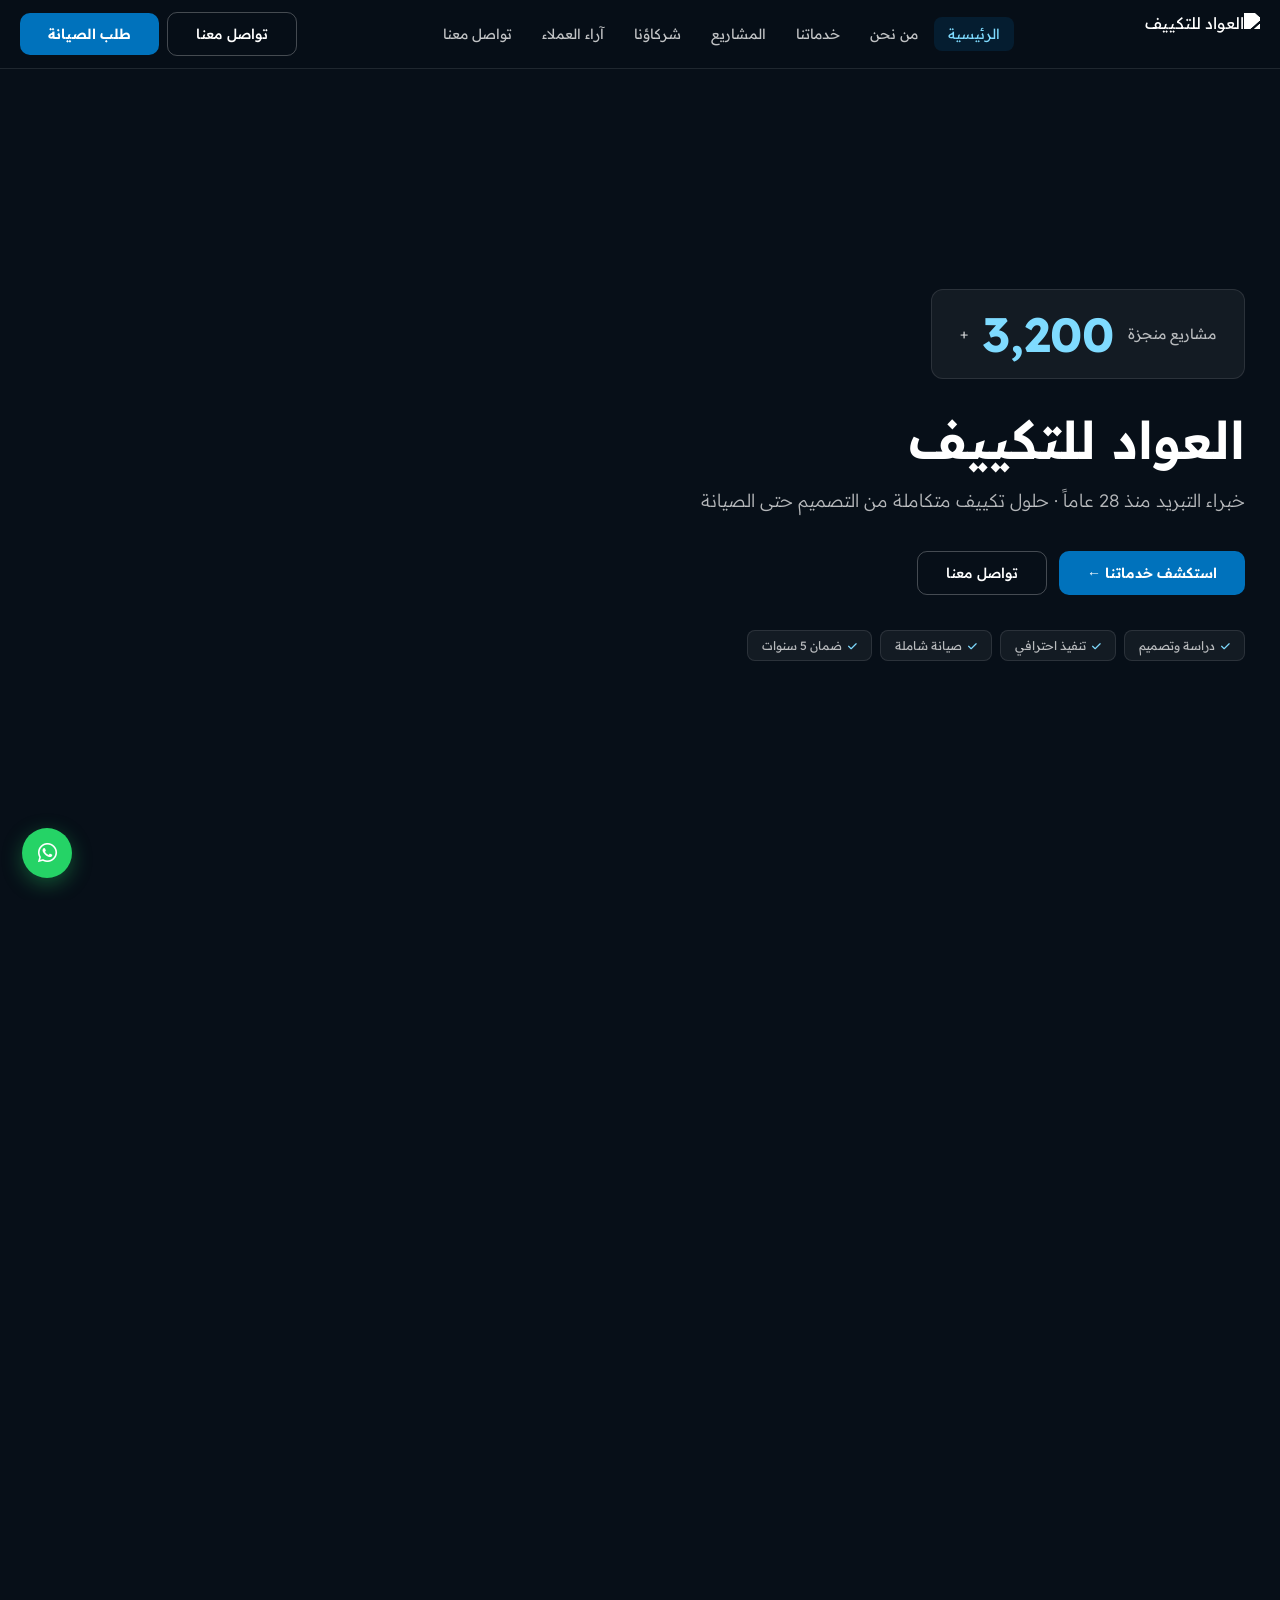
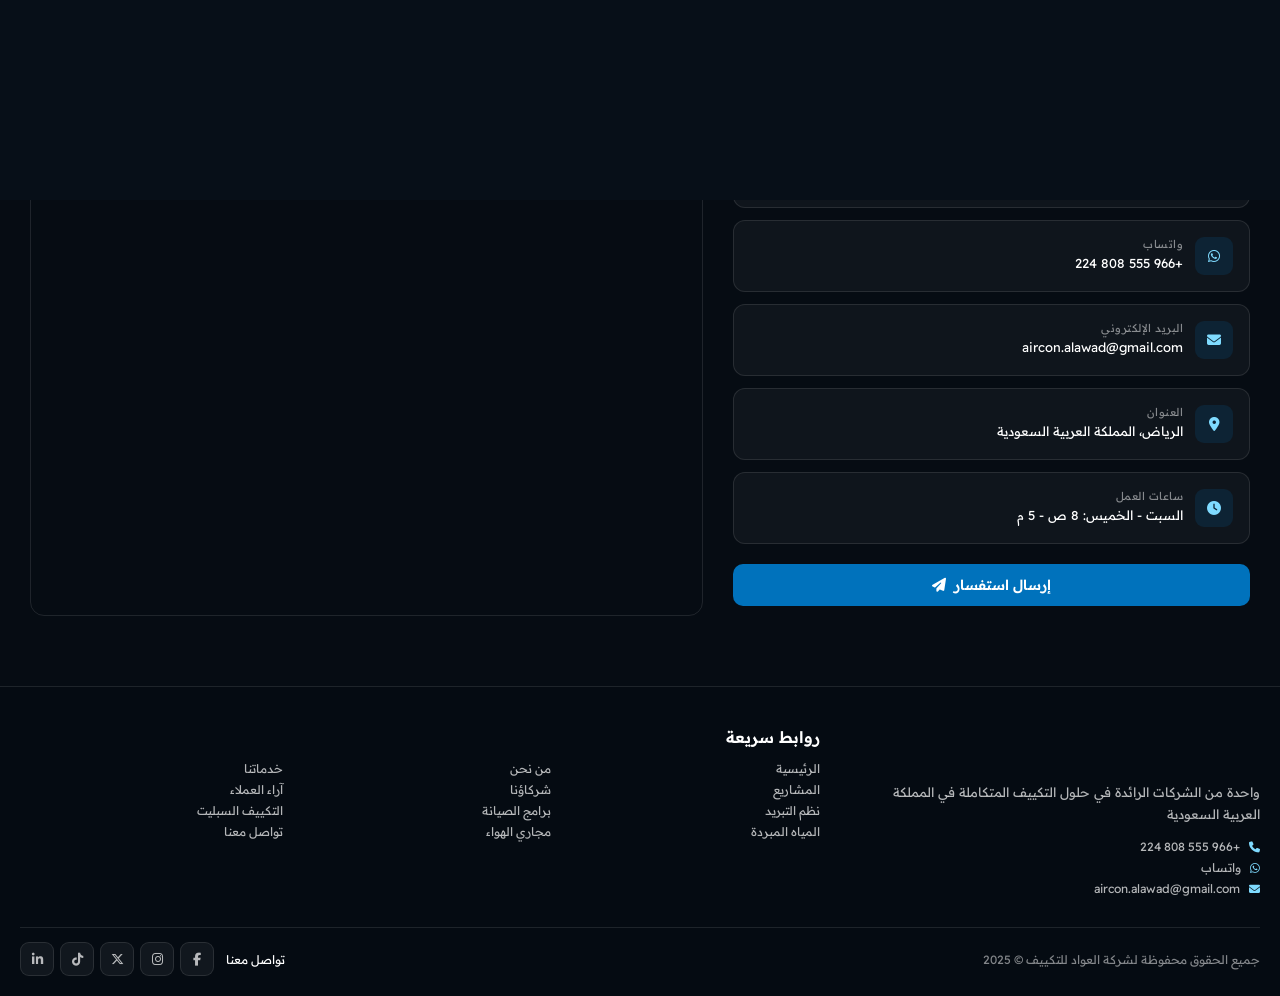
==== index.html @ 92423391 "Add files via upload" ====
<!DOCTYPE html>
<html lang="ar" dir="rtl">
<head>
<meta charset="utf-8">
<meta name="viewport" content="width=device-width, initial-scale=1, shrink-to-fit=no">
<meta name="theme-color" content="#0a2647">
<title>الرئيسية | العواد للتكييف</title>
<link rel="stylesheet" href="https://cdnjs.cloudflare.com/ajax/libs/font-awesome/6.5.0/css/all.min.css">
<link href="https://fonts.googleapis.com/css2?family=Readex+Pro:wght@300;400;500;600;700&display=swap" rel="stylesheet">
<link rel="stylesheet" href="assets/style.css">
</head>
<body>

<!-- HEADER -->
<header class="hdr">
<div class="hc">
<div class="logo"><a href="index.html"><img src="https://alawad-air.com/wp-content/uploads/2024/04/Asset-14.svg" alt="العواد للتكييف"></a></div>
<nav class="mnav"><a href="index.html" class="act">الرئيسية</a><a href="about.html" class="">من نحن</a><a href="services.html" class="">خدماتنا</a><a href="projects.html" class="">المشاريع</a><a href="partners.html" class="">شركاؤنا</a><a href="testimonials.html" class="">آراء العملاء</a><a href="contact.html" class="">تواصل معنا</a></nav>
<div class="hx">
<a href="contact.html" class="btn btn-out">تواصل معنا</a>
<a href="contact.html" class="btn btn-fill">طلب الصيانة</a>
<button class="burg" onclick="openMob()"><span></span><span></span><span></span></button>
</div>
</div>
</header>

<!-- MOBILE MENU -->
<div class="mob" id="mob">
<div class="mob-hd">
<img src="https://alawad-air.com/wp-content/uploads/2024/04/Asset-14.svg" alt="">
<button class="mob-x" onclick="closeMob()">✕</button>
</div>
<div class="mob-body">
<ul><li><a href="index.html" class="act"><i class="fa fa-home"></i>الرئيسية</a></li><li><a href="about.html" class=""><i class="fa fa-info-circle"></i>من نحن</a></li><li><a href="services.html" class=""><i class="fa fa-cogs"></i>خدماتنا</a></li><li><a href="projects.html" class=""><i class="fa fa-briefcase"></i>المشاريع</a></li><li><a href="partners.html" class=""><i class="fa fa-handshake"></i>شركاؤنا</a></li><li><a href="testimonials.html" class=""><i class="fa fa-star"></i>آراء العملاء</a></li><li><a href="contact.html" class=""><i class="fa fa-envelope"></i>تواصل معنا</a></li></ul>
</div>
<div class="mob-ft">
<a href="tel:0555808224" class="btn btn-out"><i class="fa fa-phone"></i> اتصل الآن</a>
<a href="https://wa.me/966555808224" target="_blank" class="btn btn-fill"><i class="fab fa-whatsapp"></i> واتساب</a>
</div>
</div>

<!-- WhatsApp -->
<a href="https://wa.me/966555808224" target="_blank" class="wapf"><i class="fab fa-whatsapp"></i></a>

<main>

<section class="hero">
<div class="hero-video">
<video autoplay muted loop playsinline preload="auto">
<source src="assets/hero.webm" type="video/webm">
<source src="assets/hero.mp4" type="video/mp4">
</video>
</div>
<div class="hero-ov"></div>
<div class="hero-c">
<div class="hcnt">
<span class="lab">مشاريع منجزة</span>
<span class="val" id="cnt">3,200</span>
<span class="unit">+</span>
</div>
<h1>العواد للتكييف</h1>
<p>خبراء التبريد منذ 28 عاماً · حلول تكييف متكاملة من التصميم حتى الصيانة</p>
<div class="hero-cta">
<a href="services.html" class="btn btn-fill">استكشف خدماتنا ←</a>
<a href="contact.html" class="btn btn-out">تواصل معنا</a>
</div>
<div class="hero-pills">
<span class="hpil"><i class="fa fa-check"></i> دراسة وتصميم</span>
<span class="hpil"><i class="fa fa-check"></i> تنفيذ احترافي</span>
<span class="hpil"><i class="fa fa-check"></i> صيانة شاملة</span>
<span class="hpil"><i class="fa fa-check"></i> ضمان 5 سنوات</span>
</div>
</div>
</section>

<section>
<div class="sec">
<div class="sec-head">
<div class="sub-tag">ABOUT US</div>
<h2 class="sec-title">عن العواد للتكييف</h2>
<p class="sec-desc">شركة العواد للتكييف، بخبرة تمتد لأكثر من <strong style="color:var(--sky)">28 عامًا</strong>، تعد واحدة من الشركات الرائدة في حلول التكييف المتكاملة في المملكة العربية السعودية.</p>
</div>
<div class="bgrid">
<img src="https://alawad-air.com/wp-content/uploads/2025/05/Banner_6.jpg" alt="">
<div>
<h3>قصة نجاح تمتد لربع قرن</h3>
<p>نعتز بفريقنا المتخصص من المهندسين والفنيين، ونفخر بتنفيذ أكثر من <strong>3200 مشروع</strong> ناجح في مختلف القطاعات.</p>
<div class="afeat">
<div class="it"><i class="fa fa-check"></i><span>فريق هندسي معتمد</span></div>
<div class="it"><i class="fa fa-check"></i><span>أحدث التقنيات</span></div>
<div class="it"><i class="fa fa-check"></i><span>قطع غيار أصلية</span></div>
<div class="it"><i class="fa fa-check"></i><span>مصنع SMACNA</span></div>
</div>
<div class="nums">
<div class="num-c"><div class="n">3,200+</div><div class="l">مشروع</div></div>
<div class="num-c"><div class="n">28+</div><div class="l">سنة خبرة</div></div>
<div class="num-c"><div class="n">99%</div><div class="l">رضا العملاء</div></div>
<div class="num-c"><div class="n">750+</div><div class="l">عميل</div></div>
</div>
<a href="about.html" class="lnk" style="margin-top:15px">اقرأ المزيد عنا</a>
</div>
</div>
</div>
</section>

<!-- قسم تواصل معنا + الخريطة -->
<section style="background:rgba(0,0,0,0.2)">
<div class="sec">
<div class="sec-head">
<div class="sub-tag">CONTACT US</div>
<h2 class="sec-title">تواصل <span>معنا</span></h2>
<p class="sec-desc">نحن هنا لخدمتكم في أي وقت. تواصلوا معنا عبر وسائل الاتصال التالية أو زورونا في موقعنا</p>
</div>

<div class="ctgrid">
<div class="ctinfo">
<div class="cti">
<div class="cti-i"><i class="fa fa-phone"></i></div>
<div>
<div class="cti-l">رقم الجوال</div>
<div class="cti-v"><a href="tel:0555808224">+966 555 808 224</a></div>
</div>
</div>

<div class="cti">
<div class="cti-i"><i class="fab fa-whatsapp"></i></div>
<div>
<div class="cti-l">واتساب</div>
<div class="cti-v"><a href="https://wa.me/966555808224" target="_blank">+966 555 808 224</a></div>
</div>
</div>

<div class="cti">
<div class="cti-i"><i class="fa fa-envelope"></i></div>
<div>
<div class="cti-l">البريد الإلكتروني</div>
<div class="cti-v"><a href="mailto:aircon.alawad@gmail.com">aircon.alawad@gmail.com</a></div>
</div>
</div>

<div class="cti">
<div class="cti-i"><i class="fa fa-map-marker-alt"></i></div>
<div>
<div class="cti-l">العنوان</div>
<div class="cti-v">الرياض، المملكة العربية السعودية</div>
</div>
</div>

<div class="cti">
<div class="cti-i"><i class="fa fa-clock"></i></div>
<div>
<div class="cti-l">ساعات العمل</div>
<div class="cti-v">السبت - الخميس: 8 ص - 5 م</div>
</div>
</div>

<a href="contact.html" class="btn btn-fill" style="margin-top:8px">إرسال استفسار <i class="fa fa-paper-plane"></i></a>
</div>

<!-- خريطة قوقل ماب -->
<div class="map-box" style="border-radius:14px;overflow:hidden;border:1px solid var(--border);height:480px">
<iframe 
  src="https://www.google.com/maps/embed?pb=!1m14!1m8!1m3!1d3706514.8927316573!2d46.6144332!3d24.8760244!3m2!1i1024!2i768!4f13.1!3m3!1m2!1s0x3e2eefc1e989a491%3A0x5bf58d300075aa2e!2z2KfZhNi52YjYp9ivINmE2YTYqtmD2YrZitmB!5e0!3m2!1sen!2seg!4v1747045990891!5m2!1sen!2seg"
  width="100%" 
  height="100%" 
  style="border:0;filter:invert(0.9) hue-rotate(180deg)" 
  allowfullscreen="" 
  loading="lazy" 
  referrerpolicy="no-referrer-when-downgrade"
  title="موقع شركة العواد للتكييف">
</iframe>
</div>
</div>
</div>
</section>

</main>

<!-- FOOTER -->
<footer class="ft">
<div class="fc">
<div class="fg">
<div>
<div class="fl"><img src="https://alawad-air.com/wp-content/uploads/2024/04/Asset-14.svg" alt=""></div>
<p class="fa-txt">واحدة من الشركات الرائدة في حلول التكييف المتكاملة في المملكة العربية السعودية</p>
<ul class="fct">
<li><a href="tel:0555808224"><i class="fa fa-phone"></i> +966 555 808 224</a></li>
<li><a href="https://wa.me/966555808224"><i class="fab fa-whatsapp"></i> واتساب</a></li>
<li><a href="mailto:aircon.alawad@gmail.com"><i class="fa fa-envelope"></i> aircon.alawad@gmail.com</a></li>
</ul>
</div>
<div>
<h4 class="flt">روابط سريعة</h4>
<div class="flg">
<a href="index.html">الرئيسية</a>
<a href="about.html">من نحن</a>
<a href="services.html">خدماتنا</a>
<a href="projects.html">المشاريع</a>
<a href="partners.html">شركاؤنا</a>
<a href="testimonials.html">آراء العملاء</a>
<a href="services.html">نظم التبريد</a>
<a href="services.html">برامج الصيانة</a>
<a href="services.html">التكييف السبليت</a>
<a href="services.html">المياه المبردة</a>
<a href="services.html">مجاري الهواء</a>
<a href="contact.html">تواصل معنا</a>
</div>
</div>
</div>
<div class="fb">
<div class="fcr">جميع الحقوق محفوظة لشركة العواد للتكييف © 2025</div>
<div class="fso">
<span class="t">تواصل معنا</span>
<a href="https://www.facebook.com/AlawadAirConditioning" target="_blank"><i class="fab fa-facebook-f"></i></a>
<a href="https://www.instagram.com/alawaad2008/" target="_blank"><i class="fab fa-instagram"></i></a>
<a href="https://twitter.com/alawadaircondit" target="_blank"><i class="fab fa-x-twitter"></i></a>
<a href="https://www.tiktok.com/@alawadaircondit" target="_blank"><i class="fab fa-tiktok"></i></a>
<a href="https://www.linkedin.com/company/82084928" target="_blank"><i class="fab fa-linkedin-in"></i></a>
</div>
</div>
</div>
</footer>

<script src="assets/script.js"></script>
</body>
</html>
---- assets/style.css ----
:root{
    --navy:#070f18;
    --navy-2:#0a1828;
    --sky:#0072BC;
    --sky-light:#7fdbff;
    --w:#fff;
    --w-mute:rgba(255,255,255,0.7);
    --w-faint:rgba(255,255,255,0.5);
    --border:rgba(255,255,255,0.1);
}
*{margin:0;padding:0;box-sizing:border-box;-webkit-tap-highlight-color:transparent}
html,body{
    font-family:'Readex Pro',sans-serif;
    background:var(--navy);
    color:var(--w);
    -webkit-font-smoothing:antialiased;
    overflow-x:hidden;
}
img{max-width:100%;display:block}
a{color:inherit;text-decoration:none;cursor:pointer}
button{cursor:pointer;font-family:inherit;border:none;background:none;color:inherit}
ul,ol{list-style:none}

@keyframes pageIn{from{opacity:0;transform:translateY(20px)}to{opacity:1;transform:translateY(0)}}
.page-enter{animation:pageIn .6s ease-out}

#curtain{
    position:fixed;inset:0;z-index:9999;
    background:var(--navy);
    transform:translateY(100%);
    pointer-events:none;
    transition:transform .5s cubic-bezier(0.7, 0, 0.84, 0);
}
#curtain.up{transform:translateY(0);pointer-events:all}

.btn{
    display:inline-flex;align-items:center;justify-content:center;gap:8px;
    padding:12px 28px;border-radius:10px;
    font-weight:500;font-size:14px;
    transition:all .25s ease;cursor:pointer;
}
.btn-fill{background:var(--sky);color:#fff;font-weight:600}
.btn-fill:hover{background:var(--sky-light);color:var(--navy)}
.btn-out{background:transparent;color:var(--w);border:1px solid rgba(255,255,255,0.25)}
.btn-out:hover{background:rgba(255,255,255,0.06);border-color:rgba(255,255,255,0.4)}
.lnk{
    display:inline-flex;align-items:center;gap:6px;
    color:var(--sky-light);font-weight:500;font-size:14px;
    transition:gap .25s;
}
.lnk::after{content:'←'}
.lnk:hover{gap:12px}

.hdr{
    position:fixed;top:0;left:0;right:0;z-index:100;
    padding:12px 0;
    background:rgba(7,15,24,0.95);
    backdrop-filter:blur(10px);
    border-bottom:1px solid var(--border);
}
.hc{
    max-width:1300px;margin:0 auto;padding:0 20px;
    display:flex;align-items:center;justify-content:space-between;gap:15px;
}
.logo img{height:42px;filter:brightness(0) invert(1);cursor:pointer}
.mnav{display:flex;align-items:center;gap:2px}
.mnav a{
    color:rgba(255,255,255,0.75);
    padding:8px 14px;font-size:14px;
    border-radius:8px;transition:all .2s;
    white-space:nowrap;
}
.mnav a:hover{color:var(--w);background:rgba(255,255,255,0.06)}
.mnav a.act{color:var(--sky-light);background:rgba(0,114,188,0.15)}
.hx{display:flex;align-items:center;gap:8px}
.burg{
    display:none;cursor:pointer;
    width:42px;height:42px;border-radius:10px;
    background:rgba(255,255,255,0.06);border:1px solid var(--border);
    align-items:center;justify-content:center;
    flex-direction:column;gap:5px;padding:0;
}
.burg span{display:block;width:20px;height:2px;background:var(--w);border-radius:1px}

.page-hero{
    position:relative;
    min-height:55vh;
    display:flex;align-items:center;
    padding:120px 30px 50px;
    text-align:right;overflow:hidden;
}
.page-hero-bg{
    position:absolute;inset:0;
    background-size:cover;background-position:center;
    opacity:.35;
}
.page-hero-ov{
    position:absolute;inset:0;
    background:linear-gradient(180deg,rgba(7,15,24,0.5) 0%,rgba(7,15,24,0.85) 100%);
}
.page-hero-c{
    position:relative;z-index:2;
    max-width:1300px;width:100%;margin:0 auto;
}
.page-hero h1{font-size:46px;font-weight:600;margin-bottom:12px;line-height:1.2}
.page-hero p{font-size:17px;color:var(--w-mute);max-width:700px;line-height:1.7}

.hero{
    position:relative;width:100%;min-height:100vh;
    display:flex;align-items:center;
    padding:90px 0 40px;overflow:hidden;
}
.hero-bg{
    position:absolute;inset:0;
    background:url('https://alawad-air.com/wp-content/uploads/2025/05/Banner_2.jpg') center/cover no-repeat;
    opacity:.35;
}

/* فيديو خلفية Hero */
.hero-video{
    position:absolute;
    inset:0;
    overflow:hidden;
    z-index:0;
}
.hero-video video{
    width:100%;
    height:100%;
    object-fit:cover;
    object-position:center;
}
.hero-ov{
    position:absolute;inset:0;
    background:linear-gradient(180deg,rgba(7,15,24,0.55) 0%,rgba(7,15,24,0.85) 100%);
    z-index:1;
}
.hero-c{
    position:relative;z-index:2;
    max-width:1300px;width:100%;
    padding:0 35px;text-align:right;margin:0 auto;
}
.hcnt{
    display:inline-flex;align-items:center;gap:14px;
    padding:14px 28px;margin-bottom:30px;
    background:rgba(255,255,255,0.05);
    border:1px solid var(--border);
    border-radius:12px;flex-wrap:wrap;
}
.hcnt .lab{font-size:14px;color:var(--w-mute)}
.hcnt .val{font-size:48px;font-weight:700;color:var(--sky-light)}
.hcnt .unit{font-size:14px;color:var(--w-mute)}
.hero-c h1{font-size:52px;font-weight:600;margin-bottom:15px;line-height:1.2}
.hero-c>p{font-size:18px;color:var(--w-mute);margin-bottom:35px;line-height:1.7;font-weight:300;max-width:700px}
.hero-cta{display:flex;gap:12px;flex-wrap:wrap;margin-bottom:35px}
.hero-pills{display:flex;gap:8px;flex-wrap:wrap}
.hpil{
    padding:7px 14px;border-radius:8px;font-size:12px;
    color:var(--w-mute);background:rgba(255,255,255,0.05);
    border:1px solid var(--border);
    display:inline-flex;align-items:center;gap:6px;
}
.hpil i{color:var(--sky-light);font-size:10px}

.sec{padding:70px 30px;max-width:1300px;margin:0 auto;width:100%}
.sec-head{margin-bottom:35px;text-align:right}
.sub-tag{
    display:inline-block;padding:5px 12px;
    background:rgba(0,114,188,0.15);
    border:1px solid rgba(0,114,188,0.3);
    border-radius:14px;
    color:var(--sky-light);font-size:11px;font-weight:500;
    letter-spacing:1px;margin-bottom:12px;
}
.sec-title{font-size:36px;font-weight:600;color:var(--w);margin-bottom:12px;line-height:1.2}
.sec-title span{color:var(--sky-light)}
.sec-desc{font-size:15px;color:var(--w-mute);line-height:1.8;max-width:700px}

.bgrid{display:grid;grid-template-columns:1fr 1fr;gap:40px;align-items:center}
.bgrid img{width:100%;height:auto;object-fit:contain;border-radius:14px;background:rgba(0,0,0,0.2)}
.bgrid h3{font-size:22px;font-weight:600;margin-bottom:12px}
.bgrid p{font-size:15px;color:var(--w-mute);line-height:1.85;margin-bottom:20px}
.bgrid p strong{color:var(--sky-light)}
.afeat{display:grid;grid-template-columns:1fr 1fr;gap:10px;margin:20px 0}
.afeat .it{display:flex;align-items:center;gap:8px;font-size:13px;color:var(--w-mute)}
.afeat i{
    width:20px;height:20px;border-radius:50%;
    background:rgba(0,114,188,0.2);color:var(--sky-light);
    display:flex;align-items:center;justify-content:center;
    font-size:9px;flex-shrink:0;
}
.nums{display:flex;gap:8px;flex-wrap:wrap;margin-top:15px}
.num-c{
    padding:12px 20px;border-radius:10px;
    background:rgba(255,255,255,0.04);
    border:1px solid var(--border);
    text-align:right;min-width:85px;
}
.num-c .n{font-size:22px;font-weight:600;color:var(--sky-light)}
.num-c .l{font-size:11px;color:var(--w-faint);margin-top:2px}

.svgrid{display:grid;grid-template-columns:repeat(3,1fr);gap:14px}
.svc{
    padding:22px;border-radius:14px;
    background:rgba(255,255,255,0.04);
    border:1px solid var(--border);
    transition:all .3s;
}
.svc:hover{background:rgba(255,255,255,0.06);border-color:rgba(0,114,188,0.4)}
.svc-i{
    width:46px;height:46px;border-radius:10px;
    background:rgba(0,114,188,0.15);
    border:1px solid rgba(0,114,188,0.3);
    display:flex;align-items:center;justify-content:center;
    font-size:18px;color:var(--sky-light);margin-bottom:14px;
}
.svc h4{font-size:15px;font-weight:600;margin-bottom:5px}
.svc .en{font-size:10px;color:var(--w-faint);letter-spacing:0.5px;margin-bottom:10px}
.svc p{font-size:13px;color:var(--w-mute);line-height:1.7}

.pjgrid{display:grid;grid-template-columns:repeat(3,1fr);gap:18px}
.pjcard{
    border-radius:14px;overflow:hidden;
    border:1px solid var(--border);
    background:rgba(255,255,255,0.04);
    transition:all .3s;
}
.pjcard:hover{transform:translateY(-3px);border-color:rgba(0,114,188,0.4)}
.pjcard .pjimg{aspect-ratio:16/10;background-size:contain;background-position:center;background-repeat:no-repeat;background-color:rgba(0,0,0,0.2)}
.pjcard .pjbody{padding:18px}
.pjcard h4{font-size:17px;font-weight:600;margin-bottom:6px}
.pjcard .pjmeta{
    display:flex;gap:10px;margin-bottom:10px;
    font-size:11px;color:var(--sky-light);
}
.pjcard .pjmeta span{
    padding:3px 10px;
    background:rgba(0,114,188,0.15);
    border:1px solid rgba(0,114,188,0.3);
    border-radius:12px;
}
.pjcard p{font-size:13px;color:var(--w-mute);line-height:1.7}

.ptg{display:grid;grid-template-columns:repeat(6,1fr);gap:12px;margin-top:30px}
.ptc{
    padding:16px 12px;border-radius:10px;
    background:rgba(255,255,255,0.04);
    border:1px solid var(--border);
    height:80px;
    display:flex;align-items:center;justify-content:center;
    transition:all .3s;
}
.ptc img{
    max-width:100%;max-height:48px;object-fit:contain;
    filter:brightness(0) invert(1) opacity(0.6);
    transition:all .3s;
}
.ptc:hover{border-color:rgba(0,114,188,0.4)}
.ptc:hover img{filter:brightness(0) invert(1) opacity(1)}
.ptstats{display:grid;grid-template-columns:repeat(4,1fr);gap:12px;margin-top:30px}
.ptst{
    padding:22px 18px;border-radius:12px;
    background:rgba(255,255,255,0.04);
    border:1px solid var(--border);
    text-align:right;
}
.ptst i{font-size:20px;color:var(--sky-light);margin-bottom:8px;display:block}
.ptst .n{font-size:30px;font-weight:600;text-align:right}
.ptst .l{font-size:12px;color:var(--w-mute);margin-top:4px;text-align:right}

.trgrid{display:grid;grid-template-columns:repeat(2,1fr);gap:16px}
.trc{
    padding:22px;border-radius:12px;
    background:rgba(255,255,255,0.04);
    border:1px solid var(--border);
}
.trc .qi{font-size:24px;color:var(--sky-light);opacity:.5;margin-bottom:10px}
.trc p{font-size:13px;color:var(--w-mute);line-height:1.85;margin-bottom:14px}
.trau{display:flex;align-items:center;gap:10px;padding-top:12px;border-top:1px solid var(--border)}
.trav{
    width:40px;height:40px;border-radius:50%;
    background:rgba(0,114,188,0.2);
    color:var(--sky-light);font-weight:600;font-size:15px;
    display:flex;align-items:center;justify-content:center;
    flex-shrink:0;
}
.trnm{font-size:14px;font-weight:500}
.trrl{color:var(--w-mute);font-size:11px;margin-top:2px}
.trst{display:flex;gap:2px;margin-top:5px}
.trst i{color:#fbbf24;font-size:10px}

.ctgrid{display:grid;grid-template-columns:1fr 1.3fr;gap:30px;align-items:start}
.ctinfo{display:flex;flex-direction:column;gap:12px}
.cti{
    display:flex;align-items:flex-start;gap:12px;
    padding:16px;border-radius:12px;
    background:rgba(255,255,255,0.04);
    border:1px solid var(--border);
    transition:all .25s;
}
.cti:hover{background:rgba(255,255,255,0.06);border-color:rgba(0,114,188,0.35)}
.cti-i{
    width:38px;height:38px;border-radius:9px;
    background:rgba(0,114,188,0.15);
    color:var(--sky-light);font-size:14px;
    display:flex;align-items:center;justify-content:center;
    flex-shrink:0;
}
.cti-l{font-size:11px;color:var(--w-faint);margin-bottom:2px;letter-spacing:0.5px}
.cti-v{font-size:13px;line-height:1.6}
.cti-v a:hover{color:var(--sky-light)}
.ctform{
    padding:24px;border-radius:14px;
    background:rgba(255,255,255,0.04);
    border:1px solid var(--border);
}
.ctform h3{font-size:20px;font-weight:600;margin-bottom:6px}
.ctform>p{font-size:13px;color:var(--w-mute);margin-bottom:18px}
.ftrow{display:grid;grid-template-columns:1fr 1fr;gap:10px;margin-bottom:10px}
.fgr{margin-bottom:10px}
.fgr label{display:block;font-size:12px;color:var(--w-mute);margin-bottom:5px}
.fin,.fta,.fsl{
    width:100%;padding:11px 13px;
    background:rgba(255,255,255,0.03);
    border:1px solid var(--border);
    border-radius:8px;color:var(--w);
    font-family:inherit;font-size:13px;transition:all .2s;
}
.fin:focus,.fta:focus,.fsl:focus{
    outline:none;border-color:rgba(0,114,188,0.5);
    background:rgba(0,114,188,0.04);
}
.fta{resize:none;min-height:80px;font-family:inherit}
.fsl option{background:var(--navy-2);color:var(--w)}
.fsub{
    width:100%;padding:13px;
    background:var(--sky);color:#fff;
    border-radius:8px;font-weight:600;font-size:14px;
    display:flex;align-items:center;justify-content:center;gap:6px;
    transition:all .2s;
}
.fsub:hover{background:var(--sky-light);color:var(--navy)}

.ft{
    background:rgba(0,0,0,0.25);
    border-top:1px solid var(--border);
    padding:40px 20px 20px;
}
.fc{max-width:1300px;margin:0 auto}
.fg{display:grid;grid-template-columns:1fr 2fr;gap:40px}
.fl img{height:40px;margin-bottom:14px;filter:brightness(0) invert(1)}
.fa-txt{font-size:13px;line-height:1.7;color:var(--w-mute);margin-bottom:14px}
.fct li{margin-bottom:6px;font-size:12px}
.fct a{color:var(--w-mute);transition:color .2s}
.fct a:hover{color:var(--sky-light)}
.fct i{margin-left:6px;color:var(--sky-light);font-size:11px}
.flt{font-size:16px;font-weight:600;margin-bottom:14px}
.flg{display:grid;grid-template-columns:repeat(3,1fr);gap:6px}
.flg a{color:var(--w-mute);font-size:12px;transition:color .2s}
.flg a:hover{color:var(--sky-light)}
.fb{
    margin-top:25px;padding-top:14px;
    border-top:1px solid var(--border);
    display:flex;justify-content:space-between;align-items:center;
    flex-wrap:wrap;gap:12px;
}
.fcr{font-size:12px;color:var(--w-faint)}
.fso{display:flex;align-items:center;gap:6px;flex-wrap:wrap}
.fso .t{font-size:12px;margin-left:6px}
.fso a{
    width:34px;height:34px;border-radius:9px;
    background:rgba(255,255,255,0.05);
    border:1px solid var(--border);
    display:flex;align-items:center;justify-content:center;
    color:var(--w-mute);font-size:13px;transition:all .25s;
}
.fso a:hover{background:rgba(0,114,188,0.2);color:var(--sky-light)}

.wapf{
    position:fixed;bottom:22px;left:22px;
    width:50px;height:50px;border-radius:50%;
    background:#25d366;color:var(--w);
    display:flex;align-items:center;justify-content:center;
    font-size:22px;z-index:90;
    box-shadow:0 6px 20px rgba(37,211,102,0.35);
    transition:transform .25s;
}
.wapf:hover{transform:scale(1.08)}

@media(max-width:992px){
    /* === الهيدر === */
    .mnav{display:none}
    .burg{display:flex}
    .hx .btn{display:none}
    .logo img{height:34px}
    .hdr{padding:10px 0;height:auto}
    .hc{padding:0 14px;gap:10px}
    
    /* === HERO الرئيسية === */
    .hero{min-height:auto;padding:90px 0 50px}
    .hero-c{padding:0 18px}
    .hcnt{padding:10px 18px;margin-bottom:20px;gap:10px;flex-wrap:wrap;justify-content:center;width:100%}
    .hcnt .lab{font-size:12px}
    .hcnt .val{font-size:32px}
    .hcnt .unit{font-size:12px}
    .hero-c h1{font-size:32px;margin-bottom:12px;line-height:1.3}
    .hero-c>p{font-size:14px;margin-bottom:22px;line-height:1.7}
    .hero-cta{gap:10px;margin-bottom:22px;flex-direction:column}
    .hero-cta .btn{width:100%;padding:14px 24px;font-size:14px}
    .hero-pills{gap:6px}
    .hpil{padding:6px 12px;font-size:11px}
    
    /* === Page Hero === */
    .page-hero{min-height:auto;padding:90px 18px 40px}
    .page-hero h1{font-size:28px;margin-bottom:10px}
    .page-hero p{font-size:13px;line-height:1.7}
    
    /* === الأقسام === */
    .sec{padding:45px 16px}
    .sec-head{margin-bottom:24px}
    .sec-title{font-size:24px;margin-bottom:10px;line-height:1.3}
    .sec-desc{font-size:13.5px;line-height:1.7}
    .sub-tag{font-size:10px;padding:4px 10px;margin-bottom:10px}
    
    /* === About Grid === */
    .bgrid{grid-template-columns:1fr;gap:20px}
    .bgrid img{height:auto;width:100%}
    .bgrid h3{font-size:18px;margin-bottom:10px}
    .bgrid p{font-size:13.5px;line-height:1.75;margin-bottom:14px}
    .afeat{grid-template-columns:1fr;gap:8px;margin:14px 0}
    .afeat .it{font-size:12.5px}
    
    /* === الأرقام === */
    .nums{gap:6px;margin-top:14px}
    .num-c{padding:10px 14px;min-width:75px;flex:1}
    .num-c .n{font-size:18px}
    .num-c .l{font-size:10.5px}
    
    /* === الخدمات === */
    .svgrid{grid-template-columns:1fr;gap:10px}
    .svc{padding:16px}
    .svc-i{width:42px;height:42px;font-size:16px;margin-bottom:10px}
    .svc h4{font-size:14px}
    .svc p{font-size:12.5px;line-height:1.7}
    
    /* === المشاريع === */
    .pjgrid{grid-template-columns:1fr;gap:14px}
    .pjcard h4{font-size:16px}
    .pjcard p{font-size:12.5px}
    
    /* === الشركاء === */
    .ptg{grid-template-columns:repeat(3,1fr);gap:8px;margin-top:22px}
    .ptc{height:60px;padding:8px}
    .ptc img{max-height:36px}
    .ptstats{grid-template-columns:repeat(2,1fr);gap:8px;margin-top:22px}
    .ptst{padding:14px 12px}
    .ptst i{font-size:18px;margin-bottom:6px}
    .ptst .n{font-size:22px}
    .ptst .l{font-size:11px}
    
    /* === آراء العملاء === */
    .trgrid{grid-template-columns:1fr;gap:10px}
    .trc{padding:16px}
    .trc p{font-size:12.5px;line-height:1.8}
    .trav{width:36px;height:36px;font-size:13px}
    .trnm{font-size:13px}
    .trrl{font-size:11px}
    
    /* === التواصل === */
    .ctgrid{grid-template-columns:1fr;gap:16px}
    .ctinfo{gap:8px}
    .cti{padding:14px;gap:10px}
    .cti-i{width:36px;height:36px;font-size:13px}
    .cti-l{font-size:10px}
    .cti-v{font-size:13px}
    
    /* === الفورم === */
    .ctform{padding:18px}
    .ctform h3{font-size:17px}
    .ctform>p{font-size:12.5px;margin-bottom:14px}
    .ftrow{grid-template-columns:1fr;gap:8px;margin-bottom:8px}
    .fgr{margin-bottom:8px}
    .fgr label{font-size:11.5px;margin-bottom:5px}
    .fin,.fta,.fsl{padding:12px 12px;font-size:14px;border-radius:8px}
    .fta{min-height:90px}
    .fsub{padding:14px;font-size:14px}
    
    /* === الخريطة === */
    .map-box{height:300px !important}
    section iframe{height:300px !important}
    section [style*="height:540px"]{height:300px !important}
    
    /* === الفوتر === */
    .ft{padding:30px 14px 18px}
    .fl img{height:36px;margin-bottom:12px}
    .fa-txt{font-size:12.5px;line-height:1.75}
    .fct li{font-size:12.5px}
    .flt{font-size:15px;margin-bottom:12px}
    .fg{grid-template-columns:1fr;gap:24px}
    .flg{grid-template-columns:repeat(2,1fr);gap:6px}
    .flg a{font-size:11.5px}
    .fb{flex-direction:column;text-align:right;align-items:flex-start;gap:14px}
    .fcr{font-size:11.5px}
    .fso{flex-wrap:wrap;justify-content:flex-start}
    .fso a{width:32px;height:32px;font-size:12px}
    
    /* === واتساب === */
    .wapf{bottom:18px;left:18px;width:48px;height:48px;font-size:20px}
}

/* === للجوال الصغير === */
@media(max-width:480px){
    .logo img{height:30px}
    
    .hero{padding:80px 0 40px}
    .hero-c{padding:0 14px}
    .hero-c h1{font-size:26px;line-height:1.3}
    .hcnt{padding:8px 14px}
    .hcnt .val{font-size:26px}
    .hcnt .lab,.hcnt .unit{font-size:11px}
    .hero-c>p{font-size:13.5px}
    .hpil{padding:5px 10px;font-size:10.5px}
    
    .page-hero{padding:80px 14px 35px}
    .page-hero h1{font-size:24px}
    
    .sec{padding:40px 14px}
    .sec-title{font-size:21px}
    .sec-desc{font-size:13px}
    
    .bgrid h3{font-size:16px}
    .bgrid p{font-size:13px}
    
    .ptg{grid-template-columns:repeat(2,1fr)}
    .ptc{height:65px}
    .ptc img{max-height:40px}
    
    .ptst .n{font-size:20px}
    
    .ctform{padding:14px}
    .ctform h3{font-size:16px}
    
    /* الخريطة أصغر للموبايل الصغير */
    .map-box{height:260px !important}
    section iframe{height:260px !important}
    section [style*="height:540px"]{height:260px !important}
    
    .wapf{bottom:14px;left:14px;width:46px;height:46px;font-size:19px}
}

.mob{
    position:fixed;inset:0;z-index:2000;display:none;
    background:var(--navy);overflow-y:auto;
}
.mob.open{display:flex;flex-direction:column}
.mob-hd{
    display:flex;justify-content:space-between;align-items:center;
    padding:18px 20px;border-bottom:1px solid var(--border);
}
.mob-hd img{height:36px;filter:brightness(0) invert(1)}
.mob-x{
    font-size:24px;
    width:40px;height:40px;border-radius:9px;
    background:rgba(255,255,255,0.05);
    border:1px solid var(--border);
    display:flex;align-items:center;justify-content:center;
}
.mob-body{flex:1;padding:20px}
.mob li{margin-bottom:5px}
.mob a{
    display:flex;align-items:center;gap:10px;
    padding:14px 16px;font-size:15px;
    border-radius:10px;background:rgba(255,255,255,0.03);
    border:1px solid var(--border);transition:all .2s;
}
.mob a:hover,.mob a.act{background:rgba(0,114,188,0.15);color:var(--sky-light)}
.mob a i{width:20px;color:var(--sky-light);font-size:13px}
.mob-ft{padding:18px;border-top:1px solid var(--border);display:flex;flex-direction:column;gap:10px}
.mob-ft .btn{width:100%}
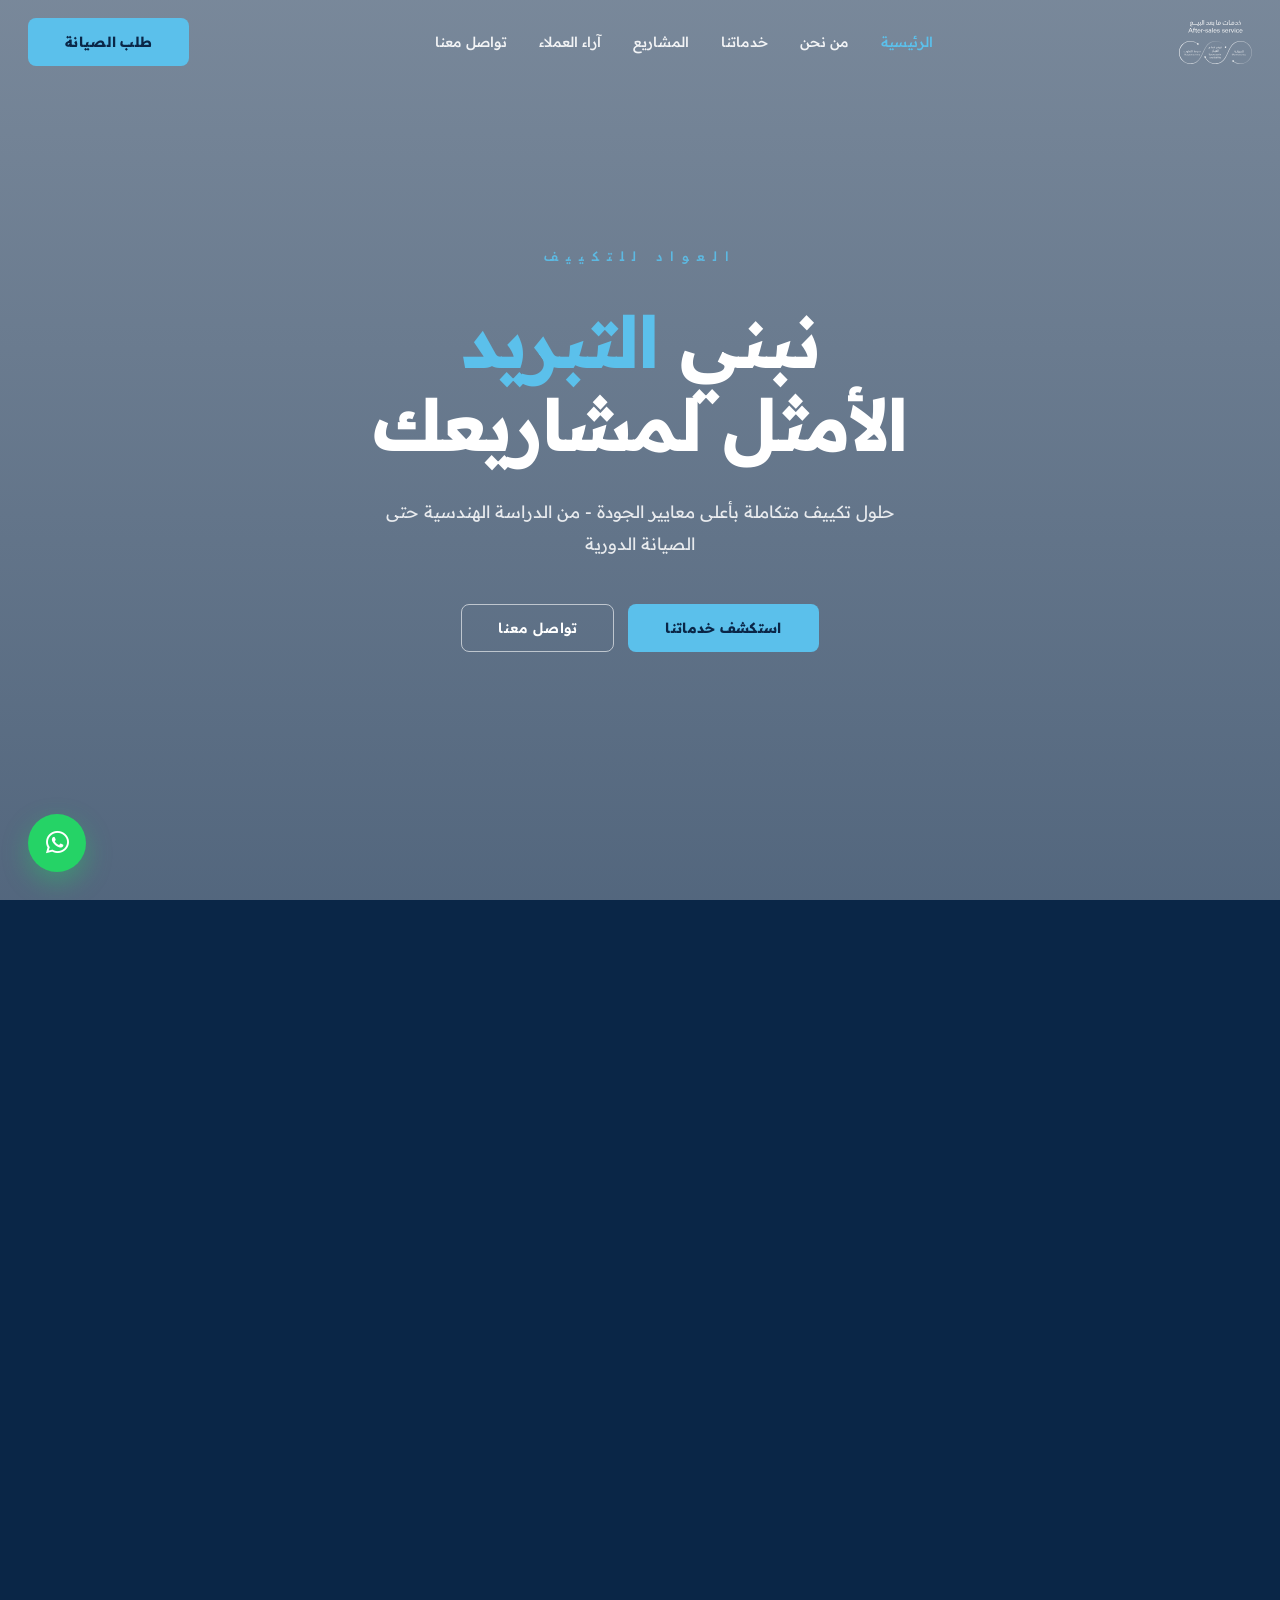
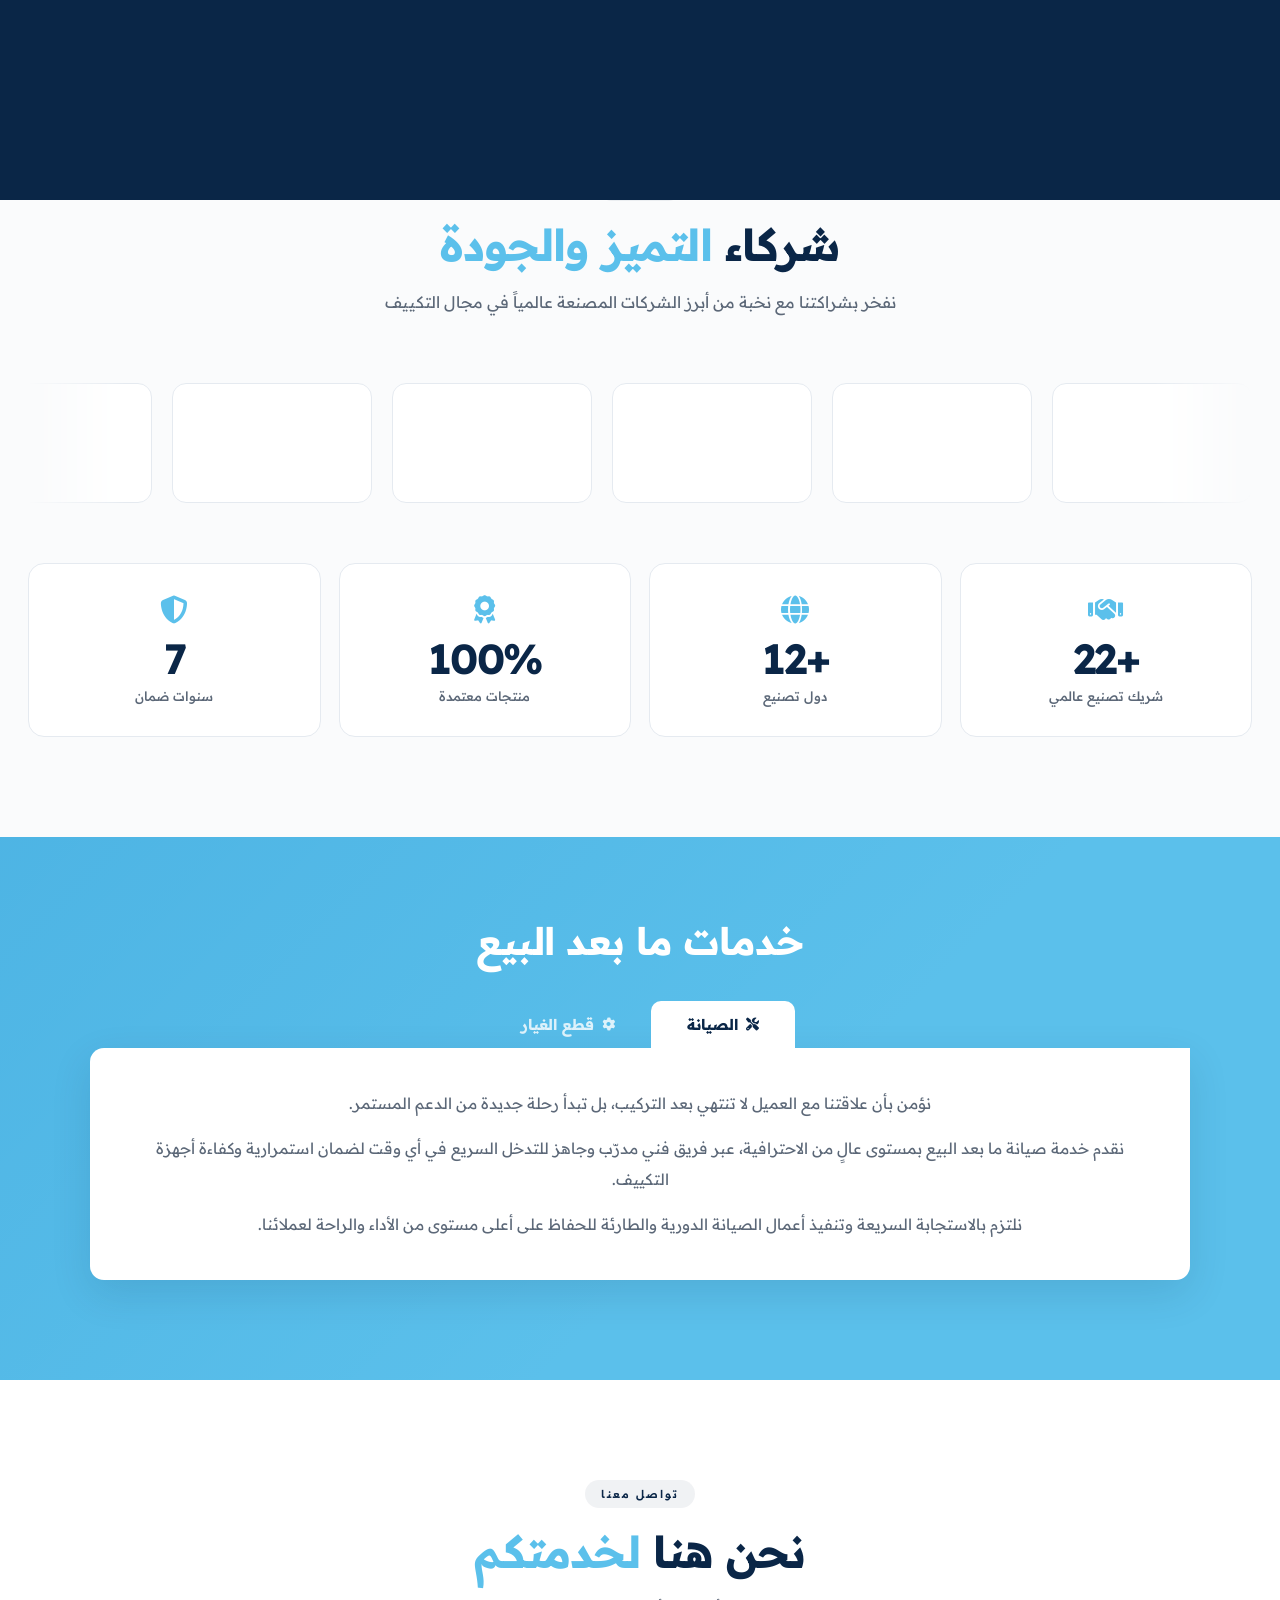
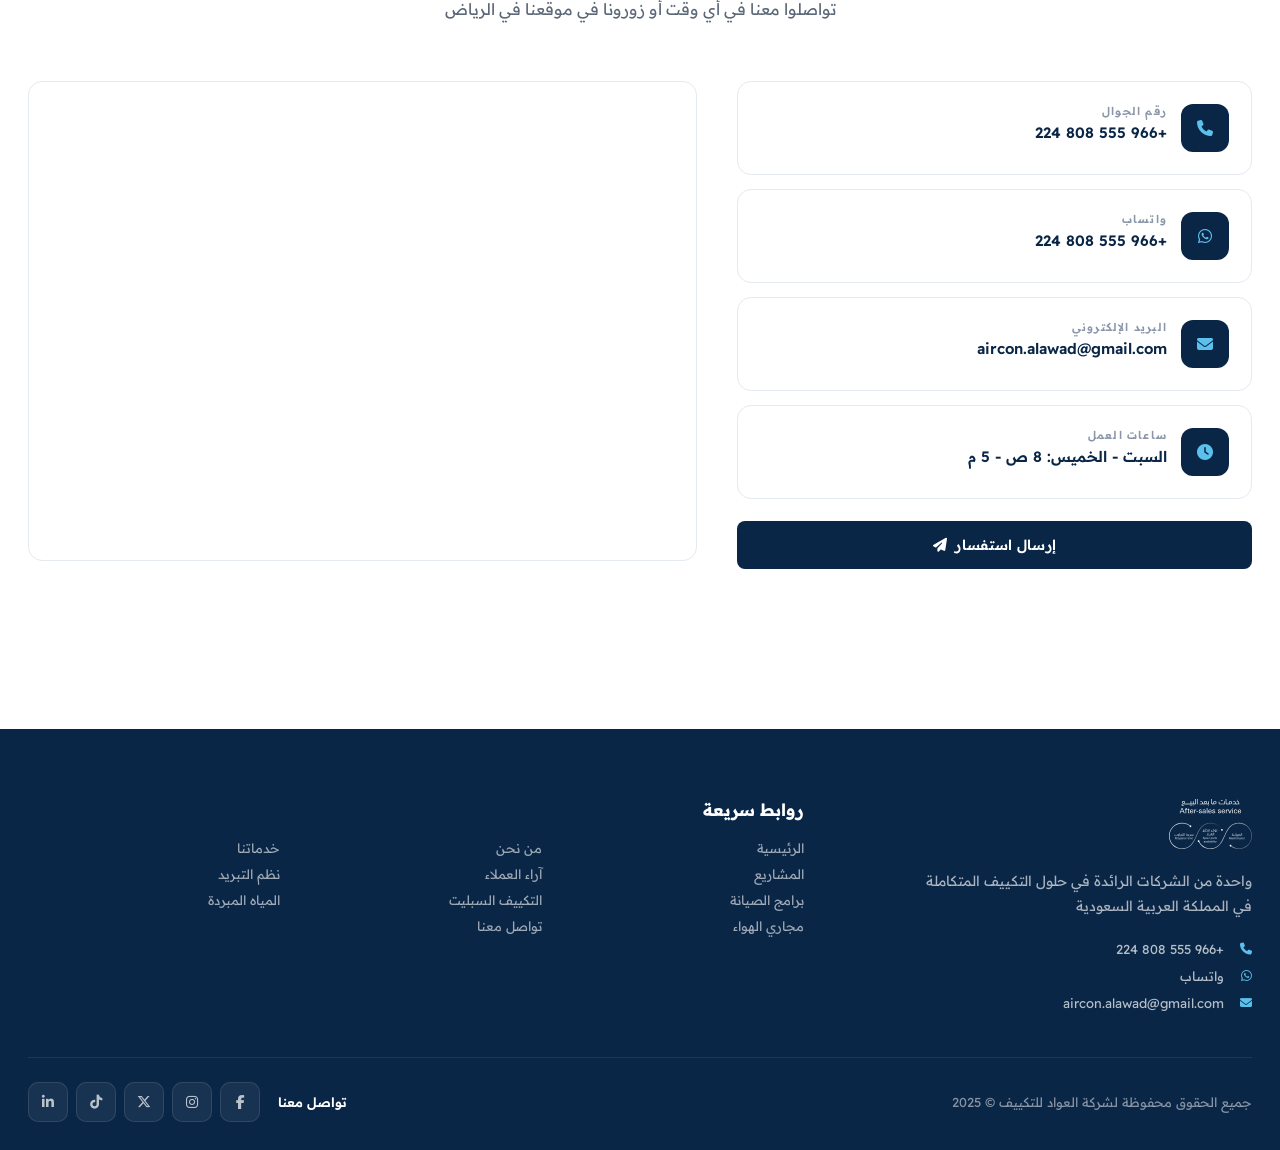
==== commit 20713733: "Add files via upload" ====
--- a/index.html
+++ b/index.html
@@ -9,37 +9,38 @@
 <link href="https://fonts.googleapis.com/css2?family=Readex+Pro:wght@300;400;500;600;700&display=swap" rel="stylesheet">
 <link rel="stylesheet" href="assets/style.css">
 </head>
-<body>
-
-<!-- HEADER -->
+<body class="">
+
+<div id="loader">
+    <div class="loader-spinner"></div>
+    <div class="loader-text">العواد للتكييف</div>
+</div>
+
 <header class="hdr">
 <div class="hc">
-<div class="logo"><a href="index.html"><img src="https://alawad-air.com/wp-content/uploads/2024/04/Asset-14.svg" alt="العواد للتكييف"></a></div>
-<nav class="mnav"><a href="index.html" class="act">الرئيسية</a><a href="about.html" class="">من نحن</a><a href="services.html" class="">خدماتنا</a><a href="projects.html" class="">المشاريع</a><a href="partners.html" class="">شركاؤنا</a><a href="testimonials.html" class="">آراء العملاء</a><a href="contact.html" class="">تواصل معنا</a></nav>
+<div class="logo"><a href="index.html"><img src="assets/logo.svg" alt="العواد للتكييف"></a></div>
+<nav class="mnav"><a href="index.html" class="act">الرئيسية</a><a href="about.html" class="">من نحن</a><a href="services.html" class="">خدماتنا</a><a href="projects.html" class="">المشاريع</a><a href="testimonials.html" class="">آراء العملاء</a><a href="contact.html" class="">تواصل معنا</a></nav>
 <div class="hx">
-<a href="contact.html" class="btn btn-out">تواصل معنا</a>
-<a href="contact.html" class="btn btn-fill">طلب الصيانة</a>
+<a href="contact.html" class="btn btn-sky">طلب الصيانة</a>
 <button class="burg" onclick="openMob()"><span></span><span></span><span></span></button>
 </div>
 </div>
 </header>
 
-<!-- MOBILE MENU -->
 <div class="mob" id="mob">
 <div class="mob-hd">
-<img src="https://alawad-air.com/wp-content/uploads/2024/04/Asset-14.svg" alt="">
+<img src="assets/logo.svg" alt="">
 <button class="mob-x" onclick="closeMob()">✕</button>
 </div>
 <div class="mob-body">
-<ul><li><a href="index.html" class="act"><i class="fa fa-home"></i>الرئيسية</a></li><li><a href="about.html" class=""><i class="fa fa-info-circle"></i>من نحن</a></li><li><a href="services.html" class=""><i class="fa fa-cogs"></i>خدماتنا</a></li><li><a href="projects.html" class=""><i class="fa fa-briefcase"></i>المشاريع</a></li><li><a href="partners.html" class=""><i class="fa fa-handshake"></i>شركاؤنا</a></li><li><a href="testimonials.html" class=""><i class="fa fa-star"></i>آراء العملاء</a></li><li><a href="contact.html" class=""><i class="fa fa-envelope"></i>تواصل معنا</a></li></ul>
+<ul><li><a href="index.html" class="act"><i class="fa fa-home"></i>الرئيسية</a></li><li><a href="about.html" class=""><i class="fa fa-info-circle"></i>من نحن</a></li><li><a href="services.html" class=""><i class="fa fa-cogs"></i>خدماتنا</a></li><li><a href="projects.html" class=""><i class="fa fa-briefcase"></i>المشاريع</a></li><li><a href="testimonials.html" class=""><i class="fa fa-star"></i>آراء العملاء</a></li><li><a href="contact.html" class=""><i class="fa fa-envelope"></i>تواصل معنا</a></li></ul>
 </div>
 <div class="mob-ft">
-<a href="tel:0555808224" class="btn btn-out"><i class="fa fa-phone"></i> اتصل الآن</a>
+<a href="tel:0555808224" class="btn btn-ghost"><i class="fa fa-phone"></i> اتصل الآن</a>
 <a href="https://wa.me/966555808224" target="_blank" class="btn btn-fill"><i class="fab fa-whatsapp"></i> واتساب</a>
 </div>
 </div>
 
-<!-- WhatsApp -->
 <a href="https://wa.me/966555808224" target="_blank" class="wapf"><i class="fab fa-whatsapp"></i></a>
 
 <main>
@@ -47,44 +48,34 @@
 <section class="hero">
 <div class="hero-video">
 <video autoplay muted loop playsinline preload="auto">
-<source src="assets/hero.webm" type="video/webm">
 <source src="assets/hero.mp4" type="video/mp4">
 </video>
 </div>
 <div class="hero-ov"></div>
 <div class="hero-c">
-<div class="hcnt">
-<span class="lab">مشاريع منجزة</span>
-<span class="val" id="cnt">3,200</span>
-<span class="unit">+</span>
-</div>
-<h1>العواد للتكييف</h1>
-<p>خبراء التبريد منذ 28 عاماً · حلول تكييف متكاملة من التصميم حتى الصيانة</p>
+<div class="hero-pretitle">العواد للتكييف</div>
+<h1>نبني <span>التبريد</span><br>الأمثل لمشاريعك</h1>
+<p>حلول تكييف متكاملة بأعلى معايير الجودة - من الدراسة الهندسية حتى الصيانة الدورية</p>
 <div class="hero-cta">
-<a href="services.html" class="btn btn-fill">استكشف خدماتنا ←</a>
+<a href="services.html" class="btn btn-sky">استكشف خدماتنا</a>
 <a href="contact.html" class="btn btn-out">تواصل معنا</a>
 </div>
-<div class="hero-pills">
-<span class="hpil"><i class="fa fa-check"></i> دراسة وتصميم</span>
-<span class="hpil"><i class="fa fa-check"></i> تنفيذ احترافي</span>
-<span class="hpil"><i class="fa fa-check"></i> صيانة شاملة</span>
-<span class="hpil"><i class="fa fa-check"></i> ضمان 5 سنوات</span>
-</div>
-</div>
-</section>
-
-<section>
+</div>
+</section>
+
+<section class="sec-light">
 <div class="sec">
 <div class="sec-head">
-<div class="sub-tag">ABOUT US</div>
-<h2 class="sec-title">عن العواد للتكييف</h2>
-<p class="sec-desc">شركة العواد للتكييف، بخبرة تمتد لأكثر من <strong style="color:var(--sky)">28 عامًا</strong>، تعد واحدة من الشركات الرائدة في حلول التكييف المتكاملة في المملكة العربية السعودية.</p>
-</div>
+<div class="sub-tag">من نحن</div>
+<h2 class="sec-title">شركة <span>العواد للتكييف</span></h2>
+<p class="sec-desc">واحدة من الشركات الرائدة في حلول التكييف المتكاملة في المملكة العربية السعودية</p>
+</div>
+
 <div class="bgrid">
 <img src="https://alawad-air.com/wp-content/uploads/2025/05/Banner_6.jpg" alt="">
 <div>
-<h3>قصة نجاح تمتد لربع قرن</h3>
-<p>نعتز بفريقنا المتخصص من المهندسين والفنيين، ونفخر بتنفيذ أكثر من <strong>3200 مشروع</strong> ناجح في مختلف القطاعات.</p>
+<h3>خبرة 28 عاماً في التبريد</h3>
+<p>نقدم حلول تكييف متكاملة تشمل الدراسة، التصميم، التنفيذ، والصيانة. فريقنا من المهندسين والفنيين المتخصصين نفذ أكثر من <strong>3200 مشروع</strong> في مختلف القطاعات.</p>
 <div class="afeat">
 <div class="it"><i class="fa fa-check"></i><span>فريق هندسي معتمد</span></div>
 <div class="it"><i class="fa fa-check"></i><span>أحدث التقنيات</span></div>
@@ -97,19 +88,89 @@
 <div class="num-c"><div class="n">99%</div><div class="l">رضا العملاء</div></div>
 <div class="num-c"><div class="n">750+</div><div class="l">عميل</div></div>
 </div>
-<a href="about.html" class="lnk" style="margin-top:15px">اقرأ المزيد عنا</a>
-</div>
-</div>
-</div>
-</section>
-
-<!-- قسم تواصل معنا + الخريطة -->
-<section style="background:rgba(0,0,0,0.2)">
+<a href="about.html" class="lnk" style="margin-top:20px">اقرأ المزيد عنا</a>
+</div>
+</div>
+</div>
+</section>
+
+<section class="sec-light">
 <div class="sec">
 <div class="sec-head">
-<div class="sub-tag">CONTACT US</div>
-<h2 class="sec-title">تواصل <span>معنا</span></h2>
-<p class="sec-desc">نحن هنا لخدمتكم في أي وقت. تواصلوا معنا عبر وسائل الاتصال التالية أو زورونا في موقعنا</p>
+<div class="sub-tag">شركاؤنا</div>
+<h2 class="sec-title">شركاء <span>التميز والجودة</span></h2>
+<p class="sec-desc">نفخر بشراكتنا مع نخبة من أبرز الشركات المصنعة عالمياً في مجال التكييف</p>
+</div>
+
+<div class="partners-slider">
+<div class="partners-track">
+<div class="ps-item"><img src="https://alawad-air.com/wp-content/uploads/2025/05/1-1.png" alt=""></div>
+<div class="ps-item"><img src="https://alawad-air.com/wp-content/uploads/2025/05/2-1.png" alt=""></div>
+<div class="ps-item"><img src="https://alawad-air.com/wp-content/uploads/2025/05/3-1.png" alt=""></div>
+<div class="ps-item"><img src="https://alawad-air.com/wp-content/uploads/2025/05/4-1.png" alt=""></div>
+<div class="ps-item"><img src="https://alawad-air.com/wp-content/uploads/2025/05/5-1.png" alt=""></div>
+<div class="ps-item"><img src="https://alawad-air.com/wp-content/uploads/2025/05/6-1.png" alt=""></div>
+<div class="ps-item"><img src="https://alawad-air.com/wp-content/uploads/2025/05/7-1.png" alt=""></div>
+<div class="ps-item"><img src="https://alawad-air.com/wp-content/uploads/2025/05/8.png" alt=""></div>
+<div class="ps-item"><img src="https://alawad-air.com/wp-content/uploads/2025/05/9.png" alt=""></div>
+<div class="ps-item"><img src="https://alawad-air.com/wp-content/uploads/2025/05/10.png" alt=""></div>
+<div class="ps-item"><img src="https://alawad-air.com/wp-content/uploads/2025/05/12.png" alt=""></div>
+<div class="ps-item"><img src="https://alawad-air.com/wp-content/uploads/2025/05/13.png" alt=""></div>
+<!-- نسخة مكررة للحركة المستمرة -->
+<div class="ps-item"><img src="https://alawad-air.com/wp-content/uploads/2025/05/1-1.png" alt=""></div>
+<div class="ps-item"><img src="https://alawad-air.com/wp-content/uploads/2025/05/2-1.png" alt=""></div>
+<div class="ps-item"><img src="https://alawad-air.com/wp-content/uploads/2025/05/3-1.png" alt=""></div>
+<div class="ps-item"><img src="https://alawad-air.com/wp-content/uploads/2025/05/4-1.png" alt=""></div>
+<div class="ps-item"><img src="https://alawad-air.com/wp-content/uploads/2025/05/5-1.png" alt=""></div>
+<div class="ps-item"><img src="https://alawad-air.com/wp-content/uploads/2025/05/6-1.png" alt=""></div>
+<div class="ps-item"><img src="https://alawad-air.com/wp-content/uploads/2025/05/7-1.png" alt=""></div>
+<div class="ps-item"><img src="https://alawad-air.com/wp-content/uploads/2025/05/8.png" alt=""></div>
+<div class="ps-item"><img src="https://alawad-air.com/wp-content/uploads/2025/05/9.png" alt=""></div>
+<div class="ps-item"><img src="https://alawad-air.com/wp-content/uploads/2025/05/10.png" alt=""></div>
+<div class="ps-item"><img src="https://alawad-air.com/wp-content/uploads/2025/05/12.png" alt=""></div>
+<div class="ps-item"><img src="https://alawad-air.com/wp-content/uploads/2025/05/13.png" alt=""></div>
+</div>
+</div>
+
+<div class="ptstats" style="margin-top:50px">
+<div class="ptst"><i class="fa fa-handshake"></i><div class="n">+22</div><div class="l">شريك تصنيع عالمي</div></div>
+<div class="ptst"><i class="fa fa-globe"></i><div class="n">+12</div><div class="l">دول تصنيع</div></div>
+<div class="ptst"><i class="fa fa-award"></i><div class="n">100%</div><div class="l">منتجات معتمدة</div></div>
+<div class="ptst"><i class="fa fa-shield-alt"></i><div class="n">7</div><div class="l">سنوات ضمان</div></div>
+</div>
+</div>
+</section>
+
+<!-- ============ قسم خدمات ما بعد البيع ============ -->
+<section class="aftersales">
+<div class="aftersales-c">
+<h2 class="as-title">خدمات ما بعد البيع</h2>
+
+<div class="as-tabs">
+<button class="as-tab active" data-tab="maintenance"><i class="fa fa-tools"></i> الصيانة</button>
+<button class="as-tab" data-tab="parts"><i class="fa fa-cog"></i> قطع الغيار</button>
+</div>
+
+<div class="as-panel active" id="as-maintenance">
+<p>نؤمن بأن علاقتنا مع العميل لا تنتهي بعد التركيب، بل تبدأ رحلة جديدة من الدعم المستمر.</p>
+<p>نقدم خدمة صيانة ما بعد البيع بمستوى عالٍ من الاحترافية، عبر فريق فني مدرّب وجاهز للتدخل السريع في أي وقت لضمان استمرارية وكفاءة أجهزة التكييف.</p>
+<p>نلتزم بالاستجابة السريعة وتنفيذ أعمال الصيانة الدورية والطارئة للحفاظ على أعلى مستوى من الأداء والراحة لعملائنا.</p>
+</div>
+
+<div class="as-panel" id="as-parts">
+<p>نحرص في <strong>شركة العواد</strong> على توفير قطع غيار أصلية ومعتمدة لجميع أجهزة التكييف التي نوفرها.</p>
+<p>نضمن للعميل توفر القطع الأساسية في أسرع وقت ممكن وبأسعار مناسبة، مما يساهم في إطالة عمر الأجهزة وتقليل الأعطال.</p>
+<p>كما نقدم ضمانًا على قطع الغيار واستبدالها عند الحاجة، مما يضمن راحة البال والثقة الكاملة بخدماتنا.</p>
+</div>
+</div>
+</section>
+
+<section>
+<div class="sec">
+<div class="sec-head">
+<div class="sub-tag">تواصل معنا</div>
+<h2 class="sec-title">نحن هنا <span>لخدمتكم</span></h2>
+<p class="sec-desc">تواصلوا معنا في أي وقت أو زورونا في موقعنا في الرياض</p>
 </div>
 
 <div class="ctgrid">
@@ -121,7 +182,6 @@
 <div class="cti-v"><a href="tel:0555808224">+966 555 808 224</a></div>
 </div>
 </div>
-
 <div class="cti">
 <div class="cti-i"><i class="fab fa-whatsapp"></i></div>
 <div>
@@ -129,7 +189,6 @@
 <div class="cti-v"><a href="https://wa.me/966555808224" target="_blank">+966 555 808 224</a></div>
 </div>
 </div>
-
 <div class="cti">
 <div class="cti-i"><i class="fa fa-envelope"></i></div>
 <div>
@@ -137,15 +196,6 @@
 <div class="cti-v"><a href="mailto:aircon.alawad@gmail.com">aircon.alawad@gmail.com</a></div>
 </div>
 </div>
-
-<div class="cti">
-<div class="cti-i"><i class="fa fa-map-marker-alt"></i></div>
-<div>
-<div class="cti-l">العنوان</div>
-<div class="cti-v">الرياض، المملكة العربية السعودية</div>
-</div>
-</div>
-
 <div class="cti">
 <div class="cti-i"><i class="fa fa-clock"></i></div>
 <div>
@@ -153,19 +203,14 @@
 <div class="cti-v">السبت - الخميس: 8 ص - 5 م</div>
 </div>
 </div>
-
 <a href="contact.html" class="btn btn-fill" style="margin-top:8px">إرسال استفسار <i class="fa fa-paper-plane"></i></a>
 </div>
 
-<!-- خريطة قوقل ماب -->
 <div class="map-box" style="border-radius:14px;overflow:hidden;border:1px solid var(--border);height:480px">
 <iframe 
   src="https://www.google.com/maps/embed?pb=!1m14!1m8!1m3!1d3706514.8927316573!2d46.6144332!3d24.8760244!3m2!1i1024!2i768!4f13.1!3m3!1m2!1s0x3e2eefc1e989a491%3A0x5bf58d300075aa2e!2z2KfZhNi52YjYp9ivINmE2YTYqtmD2YrZitmB!5e0!3m2!1sen!2seg!4v1747045990891!5m2!1sen!2seg"
-  width="100%" 
-  height="100%" 
-  style="border:0;filter:invert(0.9) hue-rotate(180deg)" 
-  allowfullscreen="" 
-  loading="lazy" 
+  width="100%" height="100%" style="border:0" 
+  allowfullscreen="" loading="lazy" 
   referrerpolicy="no-referrer-when-downgrade"
   title="موقع شركة العواد للتكييف">
 </iframe>
@@ -176,12 +221,11 @@
 
 </main>
 
-<!-- FOOTER -->
 <footer class="ft">
 <div class="fc">
 <div class="fg">
 <div>
-<div class="fl"><img src="https://alawad-air.com/wp-content/uploads/2024/04/Asset-14.svg" alt=""></div>
+<div class="fl"><img src="assets/logo.svg" alt=""></div>
 <p class="fa-txt">واحدة من الشركات الرائدة في حلول التكييف المتكاملة في المملكة العربية السعودية</p>
 <ul class="fct">
 <li><a href="tel:0555808224"><i class="fa fa-phone"></i> +966 555 808 224</a></li>
@@ -196,7 +240,6 @@
 <a href="about.html">من نحن</a>
 <a href="services.html">خدماتنا</a>
 <a href="projects.html">المشاريع</a>
-<a href="partners.html">شركاؤنا</a>
 <a href="testimonials.html">آراء العملاء</a>
 <a href="services.html">نظم التبريد</a>
 <a href="services.html">برامج الصيانة</a>
--- a/assets/style.css
+++ b/assets/style.css
@@ -1,18 +1,22 @@
 :root{
-    --navy:#070f18;
-    --navy-2:#0a1828;
-    --sky:#0072BC;
-    --sky-light:#7fdbff;
+    --navy:#0a2647;
+    --navy-light:#143a6b;
+    --sky:#5BC0EB;
+    --sky-light:#7DD3F0;
     --w:#fff;
-    --w-mute:rgba(255,255,255,0.7);
-    --w-faint:rgba(255,255,255,0.5);
-    --border:rgba(255,255,255,0.1);
+    --bg:#f8f9fb;
+    --bg-soft:#fafbfc;
+    --txt:#1a2332;
+    --txt-mute:#5c6878;
+    --txt-faint:#8a96a8;
+    --border:#e5eaf0;
+    --border-soft:#eef1f5;
 }
 *{margin:0;padding:0;box-sizing:border-box;-webkit-tap-highlight-color:transparent}
 html,body{
     font-family:'Readex Pro',sans-serif;
-    background:var(--navy);
-    color:var(--w);
+    background:var(--w);
+    color:var(--txt);
     -webkit-font-smoothing:antialiased;
     overflow-x:hidden;
 }
@@ -21,9 +25,32 @@
 button{cursor:pointer;font-family:inherit;border:none;background:none;color:inherit}
 ul,ol{list-style:none}
 
-@keyframes pageIn{from{opacity:0;transform:translateY(20px)}to{opacity:1;transform:translateY(0)}}
-.page-enter{animation:pageIn .6s ease-out}
-
+@keyframes fadeIn{from{opacity:0;transform:translateY(15px)}to{opacity:1;transform:translateY(0)}}
+.page-enter{animation:fadeIn .5s ease-out}
+
+/* ========== شاشة التحميل ========== */
+#loader{
+    position:fixed;inset:0;z-index:99999;
+    background:var(--navy);
+    display:flex;align-items:center;justify-content:center;
+    flex-direction:column;gap:24px;
+    transition:opacity .4s ease,visibility .4s ease;
+}
+#loader.hidden{opacity:0;visibility:hidden;pointer-events:none}
+.loader-spinner{
+    width:48px;height:48px;
+    border:3px solid rgba(91,192,235,0.2);
+    border-top-color:var(--sky);
+    border-radius:50%;
+    animation:spin .8s linear infinite;
+}
+@keyframes spin{to{transform:rotate(360deg)}}
+.loader-text{
+    color:var(--w);font-size:14px;
+    letter-spacing:3px;font-weight:500;opacity:.85;
+}
+
+/* ========== ستار الانتقال ========== */
 #curtain{
     position:fixed;inset:0;z-index:9999;
     background:var(--navy);
@@ -33,546 +60,650 @@
 }
 #curtain.up{transform:translateY(0);pointer-events:all}
 
+/* ========== أزرار - بسيطة ========== */
 .btn{
     display:inline-flex;align-items:center;justify-content:center;gap:8px;
-    padding:12px 28px;border-radius:10px;
-    font-weight:500;font-size:14px;
-    transition:all .25s ease;cursor:pointer;
-}
-.btn-fill{background:var(--sky);color:#fff;font-weight:600}
-.btn-fill:hover{background:var(--sky-light);color:var(--navy)}
-.btn-out{background:transparent;color:var(--w);border:1px solid rgba(255,255,255,0.25)}
-.btn-out:hover{background:rgba(255,255,255,0.06);border-color:rgba(255,255,255,0.4)}
+    padding:14px 36px;border-radius:8px;
+    font-weight:600;font-size:14px;
+    transition:all .3s ease;cursor:pointer;
+    letter-spacing:.3px;border:1.5px solid transparent;
+}
+.btn-fill{background:var(--navy);color:#fff}
+.btn-fill:hover{background:var(--navy-light);transform:translateY(-1px);box-shadow:0 8px 18px rgba(10,38,71,0.2)}
+.btn-out{background:transparent;color:var(--w);border-color:rgba(255,255,255,0.6)}
+.btn-out:hover{background:#fff;color:var(--navy);border-color:#fff}
+.btn-ghost{background:transparent;color:var(--navy);border-color:var(--navy)}
+.btn-ghost:hover{background:var(--navy);color:#fff}
+.btn-sky{background:var(--sky);color:var(--navy);font-weight:700}
+.btn-sky:hover{background:var(--sky-light);transform:translateY(-1px)}
+
 .lnk{
     display:inline-flex;align-items:center;gap:6px;
-    color:var(--sky-light);font-weight:500;font-size:14px;
+    color:var(--navy);font-weight:600;font-size:13.5px;
     transition:gap .25s;
 }
-.lnk::after{content:'←'}
-.lnk:hover{gap:12px}
-
+.lnk::after{content:'←';font-size:14px}
+.lnk:hover{gap:12px;color:var(--sky)}
+
+/* ========== هيدر ========== */
 .hdr{
     position:fixed;top:0;left:0;right:0;z-index:100;
+    padding:18px 0;background:transparent;
+    transition:all .35s ease;
+}
+.hdr.sc{
+    background:rgba(255,255,255,0.97);
+    backdrop-filter:blur(20px);
+    border-bottom:1px solid var(--border-soft);
     padding:12px 0;
-    background:rgba(7,15,24,0.95);
-    backdrop-filter:blur(10px);
-    border-bottom:1px solid var(--border);
+    box-shadow:0 1px 14px rgba(0,0,0,0.04);
 }
 .hc{
-    max-width:1300px;margin:0 auto;padding:0 20px;
+    max-width:1300px;margin:0 auto;padding:0 28px;
     display:flex;align-items:center;justify-content:space-between;gap:15px;
 }
-.logo img{height:42px;filter:brightness(0) invert(1);cursor:pointer}
-.mnav{display:flex;align-items:center;gap:2px}
+.logo img{height:44px;filter:brightness(0) invert(1);transition:filter .3s}
+.hdr.sc .logo img{filter:none}
+
+body.inner-page .hdr{
+    background:rgba(255,255,255,0.97);
+    backdrop-filter:blur(20px);
+    border-bottom:1px solid var(--border-soft);
+}
+body.inner-page .logo img{filter:none}
+body.inner-page .mnav a{color:var(--txt-mute)}
+body.inner-page .mnav a:hover,body.inner-page .mnav a.act{color:var(--navy)}
+body.inner-page .burg span{background:var(--navy)}
+body.inner-page .burg{background:rgba(10,38,71,0.05);border-color:var(--border)}
+
+.mnav{display:flex;align-items:center;gap:0}
 .mnav a{
-    color:rgba(255,255,255,0.75);
-    padding:8px 14px;font-size:14px;
-    border-radius:8px;transition:all .2s;
-    white-space:nowrap;
-}
-.mnav a:hover{color:var(--w);background:rgba(255,255,255,0.06)}
-.mnav a.act{color:var(--sky-light);background:rgba(0,114,188,0.15)}
-.hx{display:flex;align-items:center;gap:8px}
+    color:rgba(255,255,255,0.9);
+    padding:8px 16px;font-size:14px;font-weight:500;
+    border-radius:6px;transition:all .2s;white-space:nowrap;
+}
+.mnav a:hover{color:#fff}
+.mnav a.act{color:var(--sky)}
+.hdr.sc .mnav a{color:var(--txt-mute)}
+.hdr.sc .mnav a:hover,.hdr.sc .mnav a.act{color:var(--navy)}
+.hx{display:flex;align-items:center;gap:10px}
 .burg{
     display:none;cursor:pointer;
-    width:42px;height:42px;border-radius:10px;
-    background:rgba(255,255,255,0.06);border:1px solid var(--border);
+    width:42px;height:42px;border-radius:8px;
+    background:rgba(255,255,255,0.15);
+    border:1px solid rgba(255,255,255,0.25);
     align-items:center;justify-content:center;
     flex-direction:column;gap:5px;padding:0;
 }
-.burg span{display:block;width:20px;height:2px;background:var(--w);border-radius:1px}
-
+.burg span{display:block;width:20px;height:2px;background:#fff;border-radius:1px;transition:background .3s}
+.hdr.sc .burg{background:rgba(10,38,71,0.05);border-color:var(--border)}
+.hdr.sc .burg span{background:var(--navy)}
+
+/* ========== HERO الرئيسية - زي واجهات العقارية ========== */
+.hero{
+    position:relative;width:100%;height:100vh;min-height:620px;
+    display:flex;align-items:center;justify-content:center;
+    overflow:hidden;color:#fff;text-align:center;
+}
+.hero-video{position:absolute;inset:0;overflow:hidden;z-index:0}
+.hero-video video{width:100%;height:100%;object-fit:cover;object-position:center}
+.hero-ov{
+    position:absolute;inset:0;z-index:1;
+    background:linear-gradient(180deg,rgba(10,38,71,0.55) 0%,rgba(10,38,71,0.7) 100%);
+}
+.hero-c{
+    position:relative;z-index:2;
+    max-width:900px;width:100%;
+    padding:0 28px;margin:0 auto;
+}
+.hero-pretitle{
+    color:var(--sky);
+    font-size:13px;letter-spacing:8px;font-weight:500;
+    margin-bottom:36px;text-transform:uppercase;
+    opacity:.9;
+}
+.hero-c h1{
+    font-size:72px;font-weight:700;color:#fff;
+    margin-bottom:30px;line-height:1.15;
+    letter-spacing:-1.5px;
+}
+.hero-c h1 span{color:var(--sky)}
+.hero-c>p{
+    font-size:17px;color:rgba(255,255,255,0.85);
+    margin-bottom:44px;line-height:1.9;font-weight:400;
+    max-width:560px;margin-left:auto;margin-right:auto;
+}
+.hero-cta{display:flex;gap:14px;flex-wrap:wrap;justify-content:center}
+
+/* ========== HERO الصفحات الفرعية ========== */
 .page-hero{
     position:relative;
-    min-height:55vh;
-    display:flex;align-items:center;
-    padding:120px 30px 50px;
-    text-align:right;overflow:hidden;
-}
-.page-hero-bg{
-    position:absolute;inset:0;
-    background-size:cover;background-position:center;
-    opacity:.35;
-}
-.page-hero-ov{
-    position:absolute;inset:0;
-    background:linear-gradient(180deg,rgba(7,15,24,0.5) 0%,rgba(7,15,24,0.85) 100%);
-}
-.page-hero-c{
-    position:relative;z-index:2;
-    max-width:1300px;width:100%;margin:0 auto;
-}
-.page-hero h1{font-size:46px;font-weight:600;margin-bottom:12px;line-height:1.2}
-.page-hero p{font-size:17px;color:var(--w-mute);max-width:700px;line-height:1.7}
-
-.hero{
-    position:relative;width:100%;min-height:100vh;
-    display:flex;align-items:center;
-    padding:90px 0 40px;overflow:hidden;
-}
-.hero-bg{
-    position:absolute;inset:0;
-    background:url('https://alawad-air.com/wp-content/uploads/2025/05/Banner_2.jpg') center/cover no-repeat;
-    opacity:.35;
-}
-
-/* فيديو خلفية Hero */
-.hero-video{
+    padding:160px 28px 70px;
+    background:var(--navy);
+    color:#fff;text-align:center;overflow:hidden;
+}
+.page-hero::before{
+    content:'';position:absolute;inset:0;
+    background:radial-gradient(ellipse at center,rgba(91,192,235,0.12),transparent 70%);
+}
+.page-hero-c{position:relative;z-index:2;max-width:900px;margin:0 auto}
+.page-hero .sub-tag{
+    background:rgba(91,192,235,0.15);
+    color:var(--sky);
+    border:1px solid rgba(91,192,235,0.3);
+}
+.page-hero h1{
+    font-size:48px;font-weight:700;color:#fff;
+    margin-bottom:16px;line-height:1.2;letter-spacing:-.8px;
+}
+.page-hero h1 span{color:var(--sky)}
+.page-hero p{
+    font-size:16px;color:rgba(255,255,255,0.8);
+    max-width:640px;line-height:1.8;
+    margin:0 auto;
+}
+
+/* ========== الأقسام ========== */
+.sec{padding:100px 28px;max-width:1300px;margin:0 auto;width:100%}
+.sec-head{margin-bottom:56px;text-align:center}
+.sub-tag{
+    display:inline-block;padding:7px 16px;
+    background:rgba(10,38,71,0.06);
+    color:var(--navy);font-size:11px;font-weight:600;
+    letter-spacing:2px;margin-bottom:18px;
+    border-radius:100px;text-transform:uppercase;
+}
+.sec-title{
+    font-size:44px;font-weight:700;
+    color:var(--navy);margin-bottom:16px;
+    line-height:1.2;letter-spacing:-.8px;
+}
+.sec-title span{color:var(--sky)}
+.sec-desc{
+    font-size:16px;color:var(--txt-mute);
+    line-height:1.85;max-width:680px;
+    margin:0 auto;
+}
+.sec-light{background:var(--bg-soft)}
+
+/* ========== ABOUT - بسيط ومرتب ========== */
+.bgrid{display:grid;grid-template-columns:1fr 1fr;gap:60px;align-items:center}
+.bgrid img{width:100%;height:auto;object-fit:cover;border-radius:18px;box-shadow:0 14px 40px rgba(10,38,71,0.1)}
+.bgrid h3{font-size:30px;font-weight:700;margin-bottom:16px;color:var(--navy);letter-spacing:-.5px}
+.bgrid p{font-size:15.5px;color:var(--txt-mute);line-height:1.9;margin-bottom:20px}
+.bgrid p strong{color:var(--navy);font-weight:600}
+.afeat{display:grid;grid-template-columns:1fr 1fr;gap:14px;margin:28px 0}
+.afeat .it{display:flex;align-items:center;gap:10px;font-size:14px;color:var(--txt);font-weight:500}
+.afeat i{
+    width:24px;height:24px;border-radius:50%;
+    background:var(--sky);color:var(--navy);
+    display:flex;align-items:center;justify-content:center;
+    font-size:10px;flex-shrink:0;font-weight:700;
+}
+
+.nums{display:grid;grid-template-columns:repeat(4,1fr);gap:14px;margin-top:30px}
+.num-c{
+    padding:22px 18px;border-radius:14px;
+    background:#fff;border:1px solid var(--border);
+    text-align:center;transition:all .3s;
+}
+.num-c:hover{border-color:var(--sky);transform:translateY(-3px);box-shadow:0 10px 24px rgba(10,38,71,0.08)}
+.num-c .n{font-size:32px;font-weight:700;color:var(--navy);letter-spacing:-1px;line-height:1}
+.num-c .l{font-size:11.5px;color:var(--txt-faint);margin-top:8px;font-weight:500}
+
+/* ========== الخدمات ========== */
+.svgrid{display:grid;grid-template-columns:repeat(3,1fr);gap:22px}
+.svc{
+    padding:32px 28px;border-radius:16px;
+    background:#fff;border:1px solid var(--border);
+    transition:all .3s;text-align:center;
+}
+.svc:hover{border-color:var(--sky);transform:translateY(-5px);box-shadow:0 14px 36px rgba(10,38,71,0.1)}
+.svc-i{
+    width:64px;height:64px;border-radius:14px;
+    background:var(--navy);color:var(--sky);
+    display:flex;align-items:center;justify-content:center;
+    font-size:24px;margin:0 auto 22px;
+    transition:all .3s;
+}
+.svc:hover .svc-i{background:var(--sky);color:var(--navy);transform:scale(1.05)}
+.svc h4{font-size:18px;font-weight:700;margin-bottom:8px;color:var(--navy)}
+.svc .en{font-size:10px;color:var(--txt-faint);letter-spacing:1.8px;margin-bottom:14px;font-weight:600;text-transform:uppercase}
+.svc p{font-size:14px;color:var(--txt-mute);line-height:1.75}
+
+/* ========== المشاريع ========== */
+.pjgrid{display:grid;grid-template-columns:repeat(3,1fr);gap:24px}
+.pjcard{
+    border-radius:16px;overflow:hidden;
+    border:1px solid var(--border);background:#fff;transition:all .3s;
+}
+.pjcard:hover{transform:translateY(-5px);border-color:var(--sky);box-shadow:0 14px 36px rgba(10,38,71,0.1)}
+.pjcard .pjimg{aspect-ratio:16/10;background-size:cover;background-position:center;background-color:var(--bg)}
+.pjcard .pjbody{padding:26px}
+.pjcard h4{font-size:19px;font-weight:700;margin-bottom:12px;color:var(--navy)}
+.pjcard .pjmeta{display:flex;gap:8px;margin-bottom:14px;flex-wrap:wrap}
+.pjcard .pjmeta span{
+    padding:5px 14px;border-radius:14px;
+    background:rgba(10,38,71,0.06);color:var(--navy);
+    font-size:11px;font-weight:600;
+}
+.pjcard p{font-size:14px;color:var(--txt-mute);line-height:1.75}
+
+/* ========== قسم خدمات ما بعد البيع ========== */
+.aftersales{
+    background:var(--sky);
+    padding:80px 28px 100px;
+    position:relative;
+    overflow:hidden;
+}
+.aftersales::before{
+    content:'';
     position:absolute;
     inset:0;
+    background:linear-gradient(135deg,rgba(0,114,188,0.15) 0%,rgba(91,192,235,0) 60%);
+    pointer-events:none;
+}
+.aftersales-c{
+    max-width:1100px;
+    margin:0 auto;
+    position:relative;
+    z-index:2;
+}
+.as-title{
+    text-align:center;
+    color:#fff;
+    font-size:38px;
+    font-weight:700;
+    margin-bottom:36px;
+    letter-spacing:-.5px;
+}
+.as-tabs{
+    display:flex;
+    gap:0;
+    justify-content:center;
+    margin-bottom:0;
+    position:relative;
+    z-index:3;
+}
+.as-tab{
+    padding:14px 36px;
+    font-size:15px;font-weight:700;
+    color:rgba(255,255,255,0.8);
+    background:transparent;
+    border:none;
+    cursor:pointer;
+    transition:all .3s;
+    border-radius:10px 10px 0 0;
+    display:inline-flex;
+    align-items:center;
+    gap:8px;
+    font-family:inherit;
+}
+.as-tab i{font-size:13px}
+.as-tab:hover{color:#fff}
+.as-tab.active{
+    background:#fff;
+    color:var(--navy);
+}
+.as-panel{
+    display:none;
+    background:#fff;
+    padding:40px 50px;
+    border-radius:14px;
+    border-top-right-radius:0;
+    box-shadow:0 14px 40px rgba(10,38,71,0.12);
+    text-align:center;
+}
+.as-panel.active{
+    display:block;
+    animation:fadeInPanel .4s ease-out;
+}
+@keyframes fadeInPanel{
+    from{opacity:0;transform:translateY(10px)}
+    to{opacity:1;transform:translateY(0)}
+}
+.as-panel p{
+    font-size:15.5px;
+    color:var(--txt-mute);
+    line-height:2;
+    margin-bottom:14px;
+}
+.as-panel p:last-child{margin-bottom:0}
+.as-panel p strong{color:var(--navy);font-weight:700}
+
+/* Mobile */
+@media(max-width:992px){
+    .aftersales{padding:60px 20px 80px}
+    .as-title{font-size:28px;margin-bottom:28px}
+    .as-tab{padding:12px 24px;font-size:13.5px}
+    .as-panel{padding:28px 22px;border-radius:12px;border-top-right-radius:0}
+    .as-panel p{font-size:14px;line-height:1.9}
+}
+@media(max-width:480px){
+    .as-title{font-size:24px}
+    .as-tab{padding:11px 18px;font-size:13px}
+    .as-tab i{font-size:12px}
+    .as-panel{padding:22px 18px}
+    .as-panel p{font-size:13.5px}
+}
+
+/* ========== سلايدر الشركاء المتحرك ========== */
+.partners-slider{
     overflow:hidden;
-    z-index:0;
-}
-.hero-video video{
-    width:100%;
-    height:100%;
-    object-fit:cover;
-    object-position:center;
-}
-.hero-ov{
-    position:absolute;inset:0;
-    background:linear-gradient(180deg,rgba(7,15,24,0.55) 0%,rgba(7,15,24,0.85) 100%);
-    z-index:1;
-}
-.hero-c{
-    position:relative;z-index:2;
-    max-width:1300px;width:100%;
-    padding:0 35px;text-align:right;margin:0 auto;
-}
-.hcnt{
-    display:inline-flex;align-items:center;gap:14px;
-    padding:14px 28px;margin-bottom:30px;
-    background:rgba(255,255,255,0.05);
+    position:relative;
+    margin-top:40px;
+    padding:10px 0;
+    -webkit-mask-image:linear-gradient(to right,transparent 0%,#000 8%,#000 92%,transparent 100%);
+    mask-image:linear-gradient(to right,transparent 0%,#000 8%,#000 92%,transparent 100%);
+}
+.partners-track{
+    display:flex;
+    gap:20px;
+    width:max-content;
+    animation:scrollPartners 35s linear infinite;
+}
+.ps-item{
+    flex-shrink:0;
+    width:200px;height:120px;
+    background:#fff;
     border:1px solid var(--border);
-    border-radius:12px;flex-wrap:wrap;
-}
-.hcnt .lab{font-size:14px;color:var(--w-mute)}
-.hcnt .val{font-size:48px;font-weight:700;color:var(--sky-light)}
-.hcnt .unit{font-size:14px;color:var(--w-mute)}
-.hero-c h1{font-size:52px;font-weight:600;margin-bottom:15px;line-height:1.2}
-.hero-c>p{font-size:18px;color:var(--w-mute);margin-bottom:35px;line-height:1.7;font-weight:300;max-width:700px}
-.hero-cta{display:flex;gap:12px;flex-wrap:wrap;margin-bottom:35px}
-.hero-pills{display:flex;gap:8px;flex-wrap:wrap}
-.hpil{
-    padding:7px 14px;border-radius:8px;font-size:12px;
-    color:var(--w-mute);background:rgba(255,255,255,0.05);
-    border:1px solid var(--border);
-    display:inline-flex;align-items:center;gap:6px;
-}
-.hpil i{color:var(--sky-light);font-size:10px}
-
-.sec{padding:70px 30px;max-width:1300px;margin:0 auto;width:100%}
-.sec-head{margin-bottom:35px;text-align:right}
-.sub-tag{
-    display:inline-block;padding:5px 12px;
-    background:rgba(0,114,188,0.15);
-    border:1px solid rgba(0,114,188,0.3);
     border-radius:14px;
-    color:var(--sky-light);font-size:11px;font-weight:500;
-    letter-spacing:1px;margin-bottom:12px;
-}
-.sec-title{font-size:36px;font-weight:600;color:var(--w);margin-bottom:12px;line-height:1.2}
-.sec-title span{color:var(--sky-light)}
-.sec-desc{font-size:15px;color:var(--w-mute);line-height:1.8;max-width:700px}
-
-.bgrid{display:grid;grid-template-columns:1fr 1fr;gap:40px;align-items:center}
-.bgrid img{width:100%;height:auto;object-fit:contain;border-radius:14px;background:rgba(0,0,0,0.2)}
-.bgrid h3{font-size:22px;font-weight:600;margin-bottom:12px}
-.bgrid p{font-size:15px;color:var(--w-mute);line-height:1.85;margin-bottom:20px}
-.bgrid p strong{color:var(--sky-light)}
-.afeat{display:grid;grid-template-columns:1fr 1fr;gap:10px;margin:20px 0}
-.afeat .it{display:flex;align-items:center;gap:8px;font-size:13px;color:var(--w-mute)}
-.afeat i{
-    width:20px;height:20px;border-radius:50%;
-    background:rgba(0,114,188,0.2);color:var(--sky-light);
     display:flex;align-items:center;justify-content:center;
-    font-size:9px;flex-shrink:0;
-}
-.nums{display:flex;gap:8px;flex-wrap:wrap;margin-top:15px}
-.num-c{
-    padding:12px 20px;border-radius:10px;
-    background:rgba(255,255,255,0.04);
-    border:1px solid var(--border);
-    text-align:right;min-width:85px;
-}
-.num-c .n{font-size:22px;font-weight:600;color:var(--sky-light)}
-.num-c .l{font-size:11px;color:var(--w-faint);margin-top:2px}
-
-.svgrid{display:grid;grid-template-columns:repeat(3,1fr);gap:14px}
-.svc{
+    padding:24px 20px;
+    transition:all .3s;
+}
+.ps-item:hover{border-color:var(--sky);box-shadow:0 8px 20px rgba(10,38,71,0.06)}
+.ps-item img{
+    max-width:100%;max-height:70px;
+    object-fit:contain;
+    transition:all .3s;
+}
+.partners-slider:hover .partners-track{
+    animation-play-state:paused;
+}
+@keyframes scrollPartners{
+    0%{transform:translateX(0)}
+    100%{transform:translateX(50%)}
+}
+
+@media(max-width:992px){
+    .ps-item{width:160px;height:100px;padding:18px 14px}
+    .ps-item img{max-height:55px}
+    .partners-track{gap:14px}
+}
+@media(max-width:480px){
+    .ps-item{width:140px;height:90px;padding:14px}
+    .ps-item img{max-height:50px}
+}
+
+/* ========== الشركاء ========== */
+.ptg{display:grid;grid-template-columns:repeat(6,1fr);gap:16px;margin-top:50px}
+.ptc{
+    padding:22px 18px;border-radius:14px;
+    background:#fff;border:1px solid var(--border);
+    height:110px;
+    display:flex;align-items:center;justify-content:center;transition:all .3s;
+}
+.ptc img{
+    max-width:100%;max-height:65px;object-fit:contain;
+    transition:all .3s;opacity:.65;filter:grayscale(50%);
+}
+.ptc:hover{border-color:var(--sky);box-shadow:0 10px 24px rgba(10,38,71,0.08);transform:translateY(-3px)}
+.ptc:hover img{opacity:1;filter:grayscale(0%)}
+
+.ptstats{display:grid;grid-template-columns:repeat(4,1fr);gap:18px;margin-top:50px}
+.ptst{
+    padding:32px 24px;border-radius:16px;
+    background:#fff;border:1px solid var(--border);
+    text-align:center;transition:all .3s;
+}
+.ptst:hover{border-color:var(--sky);transform:translateY(-5px);box-shadow:0 12px 30px rgba(10,38,71,0.08)}
+.ptst i{font-size:28px;color:var(--sky);margin-bottom:14px;display:block}
+.ptst .n{font-size:42px;font-weight:700;color:var(--navy);letter-spacing:-1.5px;line-height:1}
+.ptst .l{font-size:13px;color:var(--txt-mute);margin-top:8px;font-weight:500}
+
+/* ========== آراء العملاء ========== */
+.trgrid{display:grid;grid-template-columns:repeat(2,1fr);gap:24px}
+.trc{
+    padding:32px;border-radius:16px;
+    background:#fff;border:1px solid var(--border);transition:all .3s;
+}
+.trc:hover{border-color:var(--sky);box-shadow:0 12px 30px rgba(10,38,71,0.08)}
+.trc .qi{font-size:32px;color:var(--sky);opacity:.4;margin-bottom:16px}
+.trc p{font-size:14.5px;color:var(--txt-mute);line-height:1.9;margin-bottom:20px}
+.trau{display:flex;align-items:center;gap:14px;padding-top:18px;border-top:1px solid var(--border-soft)}
+.trav{
+    width:48px;height:48px;border-radius:50%;
+    background:var(--navy);color:var(--sky);
+    font-weight:700;font-size:18px;
+    display:flex;align-items:center;justify-content:center;flex-shrink:0;
+}
+.trnm{font-size:15px;font-weight:600;color:var(--navy)}
+.trrl{color:var(--txt-faint);font-size:12.5px;margin-top:2px}
+.trst{display:flex;gap:2px;margin-top:6px}
+.trst i{color:#fbbf24;font-size:11px}
+
+/* ========== التواصل ========== */
+.ctgrid{display:grid;grid-template-columns:1fr 1.3fr;gap:40px;align-items:start}
+.ctinfo{display:flex;flex-direction:column;gap:14px}
+.cti{
+    display:flex;align-items:flex-start;gap:14px;
     padding:22px;border-radius:14px;
-    background:rgba(255,255,255,0.04);
-    border:1px solid var(--border);
-    transition:all .3s;
-}
-.svc:hover{background:rgba(255,255,255,0.06);border-color:rgba(0,114,188,0.4)}
-.svc-i{
-    width:46px;height:46px;border-radius:10px;
-    background:rgba(0,114,188,0.15);
-    border:1px solid rgba(0,114,188,0.3);
+    background:#fff;border:1px solid var(--border);transition:all .25s;
+}
+.cti:hover{border-color:var(--sky);transform:translateX(-4px);box-shadow:0 8px 20px rgba(10,38,71,0.06)}
+.cti-i{
+    width:48px;height:48px;border-radius:12px;
+    background:var(--navy);color:var(--sky);font-size:16px;
+    display:flex;align-items:center;justify-content:center;flex-shrink:0;
+}
+.cti-l{font-size:11px;color:var(--txt-faint);margin-bottom:4px;letter-spacing:1.2px;font-weight:600;text-transform:uppercase}
+.cti-v{font-size:15px;font-weight:600;color:var(--navy);line-height:1.5}
+.cti-v a:hover{color:var(--sky)}
+
+.ctform{
+    padding:36px;border-radius:16px;
+    background:#fff;border:1px solid var(--border);
+    box-shadow:0 4px 30px rgba(10,38,71,0.04);
+}
+.ctform h3{font-size:24px;font-weight:700;margin-bottom:10px;color:var(--navy)}
+.ctform>p{font-size:14px;color:var(--txt-mute);margin-bottom:24px}
+.ftrow{display:grid;grid-template-columns:1fr 1fr;gap:14px;margin-bottom:14px}
+.fgr{margin-bottom:14px}
+.fgr label{display:block;font-size:13px;color:var(--txt-mute);margin-bottom:8px;font-weight:600}
+.fin,.fta,.fsl{
+    width:100%;padding:14px 16px;
+    background:var(--bg-soft);border:1px solid var(--border);
+    border-radius:10px;color:var(--txt);
+    font-family:inherit;font-size:14px;transition:all .2s;
+}
+.fin:focus,.fta:focus,.fsl:focus{
+    outline:none;border-color:var(--sky);background:#fff;
+    box-shadow:0 0 0 3px rgba(91,192,235,0.15);
+}
+.fta{resize:none;min-height:110px}
+.fsl option{background:#fff;color:var(--txt)}
+.fsub{
+    width:100%;padding:16px;
+    background:var(--navy);color:#fff;
+    border-radius:10px;font-weight:700;font-size:14.5px;
+    display:flex;align-items:center;justify-content:center;gap:8px;transition:all .25s;
+}
+.fsub:hover{background:var(--navy-light);transform:translateY(-1px);box-shadow:0 8px 20px rgba(10,38,71,0.2)}
+
+/* ========== الفوتر ========== */
+.ft{
+    background:var(--navy);
+    color:rgba(255,255,255,0.7);
+    padding:70px 28px 28px;margin-top:60px;
+}
+.fc{max-width:1300px;margin:0 auto}
+.fg{display:grid;grid-template-columns:1fr 2fr;gap:60px;margin-bottom:36px}
+.fl img{height:50px;margin-bottom:20px;filter:brightness(0) invert(1)}
+.fa-txt{font-size:14px;line-height:1.85;color:rgba(255,255,255,0.65);margin-bottom:20px;max-width:340px}
+.fct li{margin-bottom:10px;font-size:13px}
+.fct a{color:rgba(255,255,255,0.7);transition:color .25s;display:inline-flex;align-items:center;gap:10px}
+.fct a:hover{color:var(--sky)}
+.fct i{color:var(--sky);font-size:12px;width:18px}
+.flt{font-size:17px;font-weight:700;margin-bottom:20px;color:#fff}
+.flg{display:grid;grid-template-columns:repeat(3,1fr);gap:10px}
+.flg a{color:rgba(255,255,255,0.6);font-size:13px;transition:color .25s}
+.flg a:hover{color:var(--sky)}
+.fb{
+    margin-top:36px;padding-top:24px;
+    border-top:1px solid rgba(255,255,255,0.08);
+    display:flex;justify-content:space-between;align-items:center;
+    flex-wrap:wrap;gap:18px;
+}
+.fcr{font-size:13px;color:rgba(255,255,255,0.5)}
+.fso{display:flex;align-items:center;gap:8px;flex-wrap:wrap}
+.fso .t{font-size:13px;margin-left:10px;color:#fff;font-weight:600}
+.fso a{
+    width:40px;height:40px;border-radius:10px;
+    background:rgba(255,255,255,0.06);
+    border:1px solid rgba(255,255,255,0.1);
     display:flex;align-items:center;justify-content:center;
-    font-size:18px;color:var(--sky-light);margin-bottom:14px;
-}
-.svc h4{font-size:15px;font-weight:600;margin-bottom:5px}
-.svc .en{font-size:10px;color:var(--w-faint);letter-spacing:0.5px;margin-bottom:10px}
-.svc p{font-size:13px;color:var(--w-mute);line-height:1.7}
-
-.pjgrid{display:grid;grid-template-columns:repeat(3,1fr);gap:18px}
-.pjcard{
-    border-radius:14px;overflow:hidden;
-    border:1px solid var(--border);
-    background:rgba(255,255,255,0.04);
-    transition:all .3s;
-}
-.pjcard:hover{transform:translateY(-3px);border-color:rgba(0,114,188,0.4)}
-.pjcard .pjimg{aspect-ratio:16/10;background-size:contain;background-position:center;background-repeat:no-repeat;background-color:rgba(0,0,0,0.2)}
-.pjcard .pjbody{padding:18px}
-.pjcard h4{font-size:17px;font-weight:600;margin-bottom:6px}
-.pjcard .pjmeta{
-    display:flex;gap:10px;margin-bottom:10px;
-    font-size:11px;color:var(--sky-light);
-}
-.pjcard .pjmeta span{
-    padding:3px 10px;
-    background:rgba(0,114,188,0.15);
-    border:1px solid rgba(0,114,188,0.3);
-    border-radius:12px;
-}
-.pjcard p{font-size:13px;color:var(--w-mute);line-height:1.7}
-
-.ptg{display:grid;grid-template-columns:repeat(6,1fr);gap:12px;margin-top:30px}
-.ptc{
-    padding:16px 12px;border-radius:10px;
-    background:rgba(255,255,255,0.04);
-    border:1px solid var(--border);
-    height:80px;
+    color:rgba(255,255,255,0.7);font-size:14px;transition:all .25s;
+}
+.fso a:hover{background:var(--sky);color:var(--navy);border-color:var(--sky)}
+
+/* ========== WhatsApp ========== */
+.wapf{
+    position:fixed;bottom:28px;left:28px;
+    width:58px;height:58px;border-radius:50%;
+    background:#25d366;color:#fff;
     display:flex;align-items:center;justify-content:center;
-    transition:all .3s;
-}
-.ptc img{
-    max-width:100%;max-height:48px;object-fit:contain;
-    filter:brightness(0) invert(1) opacity(0.6);
-    transition:all .3s;
-}
-.ptc:hover{border-color:rgba(0,114,188,0.4)}
-.ptc:hover img{filter:brightness(0) invert(1) opacity(1)}
-.ptstats{display:grid;grid-template-columns:repeat(4,1fr);gap:12px;margin-top:30px}
-.ptst{
-    padding:22px 18px;border-radius:12px;
-    background:rgba(255,255,255,0.04);
-    border:1px solid var(--border);
-    text-align:right;
-}
-.ptst i{font-size:20px;color:var(--sky-light);margin-bottom:8px;display:block}
-.ptst .n{font-size:30px;font-weight:600;text-align:right}
-.ptst .l{font-size:12px;color:var(--w-mute);margin-top:4px;text-align:right}
-
-.trgrid{display:grid;grid-template-columns:repeat(2,1fr);gap:16px}
-.trc{
-    padding:22px;border-radius:12px;
-    background:rgba(255,255,255,0.04);
-    border:1px solid var(--border);
-}
-.trc .qi{font-size:24px;color:var(--sky-light);opacity:.5;margin-bottom:10px}
-.trc p{font-size:13px;color:var(--w-mute);line-height:1.85;margin-bottom:14px}
-.trau{display:flex;align-items:center;gap:10px;padding-top:12px;border-top:1px solid var(--border)}
-.trav{
-    width:40px;height:40px;border-radius:50%;
-    background:rgba(0,114,188,0.2);
-    color:var(--sky-light);font-weight:600;font-size:15px;
-    display:flex;align-items:center;justify-content:center;
-    flex-shrink:0;
-}
-.trnm{font-size:14px;font-weight:500}
-.trrl{color:var(--w-mute);font-size:11px;margin-top:2px}
-.trst{display:flex;gap:2px;margin-top:5px}
-.trst i{color:#fbbf24;font-size:10px}
-
-.ctgrid{display:grid;grid-template-columns:1fr 1.3fr;gap:30px;align-items:start}
-.ctinfo{display:flex;flex-direction:column;gap:12px}
-.cti{
-    display:flex;align-items:flex-start;gap:12px;
-    padding:16px;border-radius:12px;
-    background:rgba(255,255,255,0.04);
-    border:1px solid var(--border);
-    transition:all .25s;
-}
-.cti:hover{background:rgba(255,255,255,0.06);border-color:rgba(0,114,188,0.35)}
-.cti-i{
-    width:38px;height:38px;border-radius:9px;
-    background:rgba(0,114,188,0.15);
-    color:var(--sky-light);font-size:14px;
-    display:flex;align-items:center;justify-content:center;
-    flex-shrink:0;
-}
-.cti-l{font-size:11px;color:var(--w-faint);margin-bottom:2px;letter-spacing:0.5px}
-.cti-v{font-size:13px;line-height:1.6}
-.cti-v a:hover{color:var(--sky-light)}
-.ctform{
-    padding:24px;border-radius:14px;
-    background:rgba(255,255,255,0.04);
-    border:1px solid var(--border);
-}
-.ctform h3{font-size:20px;font-weight:600;margin-bottom:6px}
-.ctform>p{font-size:13px;color:var(--w-mute);margin-bottom:18px}
-.ftrow{display:grid;grid-template-columns:1fr 1fr;gap:10px;margin-bottom:10px}
-.fgr{margin-bottom:10px}
-.fgr label{display:block;font-size:12px;color:var(--w-mute);margin-bottom:5px}
-.fin,.fta,.fsl{
-    width:100%;padding:11px 13px;
-    background:rgba(255,255,255,0.03);
-    border:1px solid var(--border);
-    border-radius:8px;color:var(--w);
-    font-family:inherit;font-size:13px;transition:all .2s;
-}
-.fin:focus,.fta:focus,.fsl:focus{
-    outline:none;border-color:rgba(0,114,188,0.5);
-    background:rgba(0,114,188,0.04);
-}
-.fta{resize:none;min-height:80px;font-family:inherit}
-.fsl option{background:var(--navy-2);color:var(--w)}
-.fsub{
-    width:100%;padding:13px;
-    background:var(--sky);color:#fff;
-    border-radius:8px;font-weight:600;font-size:14px;
-    display:flex;align-items:center;justify-content:center;gap:6px;
-    transition:all .2s;
-}
-.fsub:hover{background:var(--sky-light);color:var(--navy)}
-
-.ft{
-    background:rgba(0,0,0,0.25);
-    border-top:1px solid var(--border);
-    padding:40px 20px 20px;
-}
-.fc{max-width:1300px;margin:0 auto}
-.fg{display:grid;grid-template-columns:1fr 2fr;gap:40px}
-.fl img{height:40px;margin-bottom:14px;filter:brightness(0) invert(1)}
-.fa-txt{font-size:13px;line-height:1.7;color:var(--w-mute);margin-bottom:14px}
-.fct li{margin-bottom:6px;font-size:12px}
-.fct a{color:var(--w-mute);transition:color .2s}
-.fct a:hover{color:var(--sky-light)}
-.fct i{margin-left:6px;color:var(--sky-light);font-size:11px}
-.flt{font-size:16px;font-weight:600;margin-bottom:14px}
-.flg{display:grid;grid-template-columns:repeat(3,1fr);gap:6px}
-.flg a{color:var(--w-mute);font-size:12px;transition:color .2s}
-.flg a:hover{color:var(--sky-light)}
-.fb{
-    margin-top:25px;padding-top:14px;
-    border-top:1px solid var(--border);
-    display:flex;justify-content:space-between;align-items:center;
-    flex-wrap:wrap;gap:12px;
-}
-.fcr{font-size:12px;color:var(--w-faint)}
-.fso{display:flex;align-items:center;gap:6px;flex-wrap:wrap}
-.fso .t{font-size:12px;margin-left:6px}
-.fso a{
-    width:34px;height:34px;border-radius:9px;
-    background:rgba(255,255,255,0.05);
-    border:1px solid var(--border);
-    display:flex;align-items:center;justify-content:center;
-    color:var(--w-mute);font-size:13px;transition:all .25s;
-}
-.fso a:hover{background:rgba(0,114,188,0.2);color:var(--sky-light)}
-
-.wapf{
-    position:fixed;bottom:22px;left:22px;
-    width:50px;height:50px;border-radius:50%;
-    background:#25d366;color:var(--w);
-    display:flex;align-items:center;justify-content:center;
-    font-size:22px;z-index:90;
-    box-shadow:0 6px 20px rgba(37,211,102,0.35);
+    font-size:26px;z-index:90;
+    box-shadow:0 10px 26px rgba(37,211,102,0.4);
     transition:transform .25s;
 }
 .wapf:hover{transform:scale(1.08)}
 
+/* ========== Mobile ========== */
 @media(max-width:992px){
-    /* === الهيدر === */
     .mnav{display:none}
     .burg{display:flex}
     .hx .btn{display:none}
+    .logo img{height:38px}
+    .hdr{padding:14px 0}
+    .hc{padding:0 18px}
+    
+    .hero{height:auto;min-height:580px;padding:120px 0 60px}
+    .hero-c{padding:0 24px}
+    .hero-pretitle{font-size:11px;letter-spacing:5px;margin-bottom:24px}
+    .hero-c h1{font-size:42px;line-height:1.2;margin-bottom:22px;letter-spacing:-.8px}
+    .hero-c>p{font-size:14.5px;margin-bottom:32px;line-height:1.8}
+    .hero-cta{flex-direction:column;width:100%;max-width:320px;margin:0 auto;gap:10px}
+    .hero-cta .btn{width:100%;padding:14px}
+    
+    .page-hero{padding:120px 22px 50px}
+    .page-hero h1{font-size:32px;margin-bottom:12px}
+    .page-hero p{font-size:14.5px}
+    
+    .sec{padding:60px 18px}
+    .sec-head{margin-bottom:36px}
+    .sec-title{font-size:28px;margin-bottom:12px}
+    .sec-desc{font-size:14.5px}
+    
+    .bgrid{grid-template-columns:1fr;gap:32px}
+    .bgrid h3{font-size:22px}
+    .bgrid p{font-size:14px}
+    .afeat{grid-template-columns:1fr;gap:10px}
+    
+    .nums{grid-template-columns:repeat(2,1fr);gap:10px;margin-top:22px}
+    .num-c{padding:18px 14px}
+    .num-c .n{font-size:24px}
+    
+    .svgrid{grid-template-columns:1fr;gap:14px}
+    .svc{padding:24px}
+    .svc-i{width:54px;height:54px;font-size:20px;margin-bottom:18px}
+    .svc h4{font-size:16px}
+    
+    .pjgrid{grid-template-columns:1fr;gap:16px}
+    
+    .ptg{grid-template-columns:repeat(3,1fr);gap:10px;margin-top:34px}
+    .ptc{height:80px;padding:14px}
+    .ptc img{max-height:48px}
+    .ptstats{grid-template-columns:repeat(2,1fr);gap:12px;margin-top:34px}
+    .ptst{padding:22px 16px}
+    .ptst .n{font-size:30px}
+    
+    .trgrid{grid-template-columns:1fr;gap:14px}
+    .trc{padding:24px}
+    
+    .ctgrid{grid-template-columns:1fr;gap:24px}
+    .ctform{padding:24px}
+    .ftrow{grid-template-columns:1fr;gap:10px;margin-bottom:10px}
+    
+    .map-box{height:320px !important}
+    section iframe{height:320px !important}
+    section [style*="height:480px"]{height:320px !important}
+    
+    .ft{padding:50px 18px 24px;margin-top:40px}
+    .fg{grid-template-columns:1fr;gap:32px;margin-bottom:28px}
+    .fl img{height:44px}
+    .flg{grid-template-columns:repeat(2,1fr)}
+    .fb{flex-direction:column;text-align:center;align-items:center;gap:18px}
+    .fso{flex-wrap:wrap;justify-content:center}
+    
+    .wapf{bottom:20px;left:20px;width:52px;height:52px;font-size:23px}
+}
+
+@media(max-width:480px){
     .logo img{height:34px}
-    .hdr{padding:10px 0;height:auto}
-    .hc{padding:0 14px;gap:10px}
-    
-    /* === HERO الرئيسية === */
-    .hero{min-height:auto;padding:90px 0 50px}
-    .hero-c{padding:0 18px}
-    .hcnt{padding:10px 18px;margin-bottom:20px;gap:10px;flex-wrap:wrap;justify-content:center;width:100%}
-    .hcnt .lab{font-size:12px}
-    .hcnt .val{font-size:32px}
-    .hcnt .unit{font-size:12px}
-    .hero-c h1{font-size:32px;margin-bottom:12px;line-height:1.3}
-    .hero-c>p{font-size:14px;margin-bottom:22px;line-height:1.7}
-    .hero-cta{gap:10px;margin-bottom:22px;flex-direction:column}
-    .hero-cta .btn{width:100%;padding:14px 24px;font-size:14px}
-    .hero-pills{gap:6px}
-    .hpil{padding:6px 12px;font-size:11px}
-    
-    /* === Page Hero === */
-    .page-hero{min-height:auto;padding:90px 18px 40px}
-    .page-hero h1{font-size:28px;margin-bottom:10px}
-    .page-hero p{font-size:13px;line-height:1.7}
-    
-    /* === الأقسام === */
-    .sec{padding:45px 16px}
-    .sec-head{margin-bottom:24px}
-    .sec-title{font-size:24px;margin-bottom:10px;line-height:1.3}
-    .sec-desc{font-size:13.5px;line-height:1.7}
-    .sub-tag{font-size:10px;padding:4px 10px;margin-bottom:10px}
-    
-    /* === About Grid === */
-    .bgrid{grid-template-columns:1fr;gap:20px}
-    .bgrid img{height:auto;width:100%}
-    .bgrid h3{font-size:18px;margin-bottom:10px}
-    .bgrid p{font-size:13.5px;line-height:1.75;margin-bottom:14px}
-    .afeat{grid-template-columns:1fr;gap:8px;margin:14px 0}
-    .afeat .it{font-size:12.5px}
-    
-    /* === الأرقام === */
-    .nums{gap:6px;margin-top:14px}
-    .num-c{padding:10px 14px;min-width:75px;flex:1}
-    .num-c .n{font-size:18px}
-    .num-c .l{font-size:10.5px}
-    
-    /* === الخدمات === */
-    .svgrid{grid-template-columns:1fr;gap:10px}
-    .svc{padding:16px}
-    .svc-i{width:42px;height:42px;font-size:16px;margin-bottom:10px}
-    .svc h4{font-size:14px}
-    .svc p{font-size:12.5px;line-height:1.7}
-    
-    /* === المشاريع === */
-    .pjgrid{grid-template-columns:1fr;gap:14px}
-    .pjcard h4{font-size:16px}
-    .pjcard p{font-size:12.5px}
-    
-    /* === الشركاء === */
-    .ptg{grid-template-columns:repeat(3,1fr);gap:8px;margin-top:22px}
-    .ptc{height:60px;padding:8px}
-    .ptc img{max-height:36px}
-    .ptstats{grid-template-columns:repeat(2,1fr);gap:8px;margin-top:22px}
-    .ptst{padding:14px 12px}
-    .ptst i{font-size:18px;margin-bottom:6px}
-    .ptst .n{font-size:22px}
-    .ptst .l{font-size:11px}
-    
-    /* === آراء العملاء === */
-    .trgrid{grid-template-columns:1fr;gap:10px}
-    .trc{padding:16px}
-    .trc p{font-size:12.5px;line-height:1.8}
-    .trav{width:36px;height:36px;font-size:13px}
-    .trnm{font-size:13px}
-    .trrl{font-size:11px}
-    
-    /* === التواصل === */
-    .ctgrid{grid-template-columns:1fr;gap:16px}
-    .ctinfo{gap:8px}
-    .cti{padding:14px;gap:10px}
-    .cti-i{width:36px;height:36px;font-size:13px}
-    .cti-l{font-size:10px}
-    .cti-v{font-size:13px}
-    
-    /* === الفورم === */
-    .ctform{padding:18px}
-    .ctform h3{font-size:17px}
-    .ctform>p{font-size:12.5px;margin-bottom:14px}
-    .ftrow{grid-template-columns:1fr;gap:8px;margin-bottom:8px}
-    .fgr{margin-bottom:8px}
-    .fgr label{font-size:11.5px;margin-bottom:5px}
-    .fin,.fta,.fsl{padding:12px 12px;font-size:14px;border-radius:8px}
-    .fta{min-height:90px}
-    .fsub{padding:14px;font-size:14px}
-    
-    /* === الخريطة === */
-    .map-box{height:300px !important}
-    section iframe{height:300px !important}
-    section [style*="height:540px"]{height:300px !important}
-    
-    /* === الفوتر === */
-    .ft{padding:30px 14px 18px}
-    .fl img{height:36px;margin-bottom:12px}
-    .fa-txt{font-size:12.5px;line-height:1.75}
-    .fct li{font-size:12.5px}
-    .flt{font-size:15px;margin-bottom:12px}
-    .fg{grid-template-columns:1fr;gap:24px}
-    .flg{grid-template-columns:repeat(2,1fr);gap:6px}
-    .flg a{font-size:11.5px}
-    .fb{flex-direction:column;text-align:right;align-items:flex-start;gap:14px}
-    .fcr{font-size:11.5px}
-    .fso{flex-wrap:wrap;justify-content:flex-start}
-    .fso a{width:32px;height:32px;font-size:12px}
-    
-    /* === واتساب === */
-    .wapf{bottom:18px;left:18px;width:48px;height:48px;font-size:20px}
-}
-
-/* === للجوال الصغير === */
-@media(max-width:480px){
-    .logo img{height:30px}
-    
-    .hero{padding:80px 0 40px}
-    .hero-c{padding:0 14px}
-    .hero-c h1{font-size:26px;line-height:1.3}
-    .hcnt{padding:8px 14px}
-    .hcnt .val{font-size:26px}
-    .hcnt .lab,.hcnt .unit{font-size:11px}
-    .hero-c>p{font-size:13.5px}
-    .hpil{padding:5px 10px;font-size:10.5px}
-    
-    .page-hero{padding:80px 14px 35px}
-    .page-hero h1{font-size:24px}
-    
-    .sec{padding:40px 14px}
-    .sec-title{font-size:21px}
-    .sec-desc{font-size:13px}
-    
-    .bgrid h3{font-size:16px}
-    .bgrid p{font-size:13px}
+    
+    .hero{min-height:560px;padding:110px 0 50px}
+    .hero-c{padding:0 20px}
+    .hero-c h1{font-size:34px;line-height:1.25}
+    .hero-c>p{font-size:14px;margin-bottom:28px}
+    .hero-pretitle{font-size:10.5px;letter-spacing:4px;margin-bottom:20px}
+    
+    .page-hero{padding:110px 18px 45px}
+    .page-hero h1{font-size:26px}
+    .page-hero p{font-size:13.5px}
+    
+    .sec{padding:50px 16px}
+    .sec-title{font-size:24px}
+    .sec-desc{font-size:14px}
     
     .ptg{grid-template-columns:repeat(2,1fr)}
-    .ptc{height:65px}
-    .ptc img{max-height:40px}
-    
-    .ptst .n{font-size:20px}
-    
-    .ctform{padding:14px}
-    .ctform h3{font-size:16px}
-    
-    /* الخريطة أصغر للموبايل الصغير */
-    .map-box{height:260px !important}
-    section iframe{height:260px !important}
-    section [style*="height:540px"]{height:260px !important}
-    
-    .wapf{bottom:14px;left:14px;width:46px;height:46px;font-size:19px}
-}
-
+    .ptc{height:85px}
+    .ptc img{max-height:54px}
+    
+    .map-box{height:280px !important}
+    section iframe{height:280px !important}
+    
+    .wapf{bottom:16px;left:16px;width:50px;height:50px;font-size:22px}
+}
+
+/* ========== قائمة الموبايل ========== */
 .mob{
     position:fixed;inset:0;z-index:2000;display:none;
-    background:var(--navy);overflow-y:auto;
+    background:#fff;overflow-y:auto;
 }
 .mob.open{display:flex;flex-direction:column}
 .mob-hd{
     display:flex;justify-content:space-between;align-items:center;
-    padding:18px 20px;border-bottom:1px solid var(--border);
-}
-.mob-hd img{height:36px;filter:brightness(0) invert(1)}
+    padding:20px 22px;border-bottom:1px solid var(--border-soft);
+}
+.mob-hd img{height:38px}
 .mob-x{
-    font-size:24px;
-    width:40px;height:40px;border-radius:9px;
-    background:rgba(255,255,255,0.05);
-    border:1px solid var(--border);
+    font-size:24px;color:var(--navy);
+    width:42px;height:42px;border-radius:9px;
+    background:var(--bg);border:1px solid var(--border);
     display:flex;align-items:center;justify-content:center;
 }
-.mob-body{flex:1;padding:20px}
-.mob li{margin-bottom:5px}
+.mob-body{flex:1;padding:28px 20px}
+.mob li{margin-bottom:8px}
 .mob a{
-    display:flex;align-items:center;gap:10px;
-    padding:14px 16px;font-size:15px;
-    border-radius:10px;background:rgba(255,255,255,0.03);
+    display:flex;align-items:center;gap:14px;
+    color:var(--txt);
+    padding:16px 20px;font-size:15px;font-weight:500;
+    border-radius:10px;background:var(--bg);
     border:1px solid var(--border);transition:all .2s;
 }
-.mob a:hover,.mob a.act{background:rgba(0,114,188,0.15);color:var(--sky-light)}
-.mob a i{width:20px;color:var(--sky-light);font-size:13px}
-.mob-ft{padding:18px;border-top:1px solid var(--border);display:flex;flex-direction:column;gap:10px}
+.mob a:hover,.mob a.act{background:var(--navy);color:#fff;border-color:var(--navy)}
+.mob a:hover i,.mob a.act i{color:var(--sky)}
+.mob a i{width:22px;color:var(--navy);font-size:14px;transition:color .2s}
+.mob-ft{padding:20px;border-top:1px solid var(--border-soft);display:flex;flex-direction:column;gap:10px}
 .mob-ft .btn{width:100%}
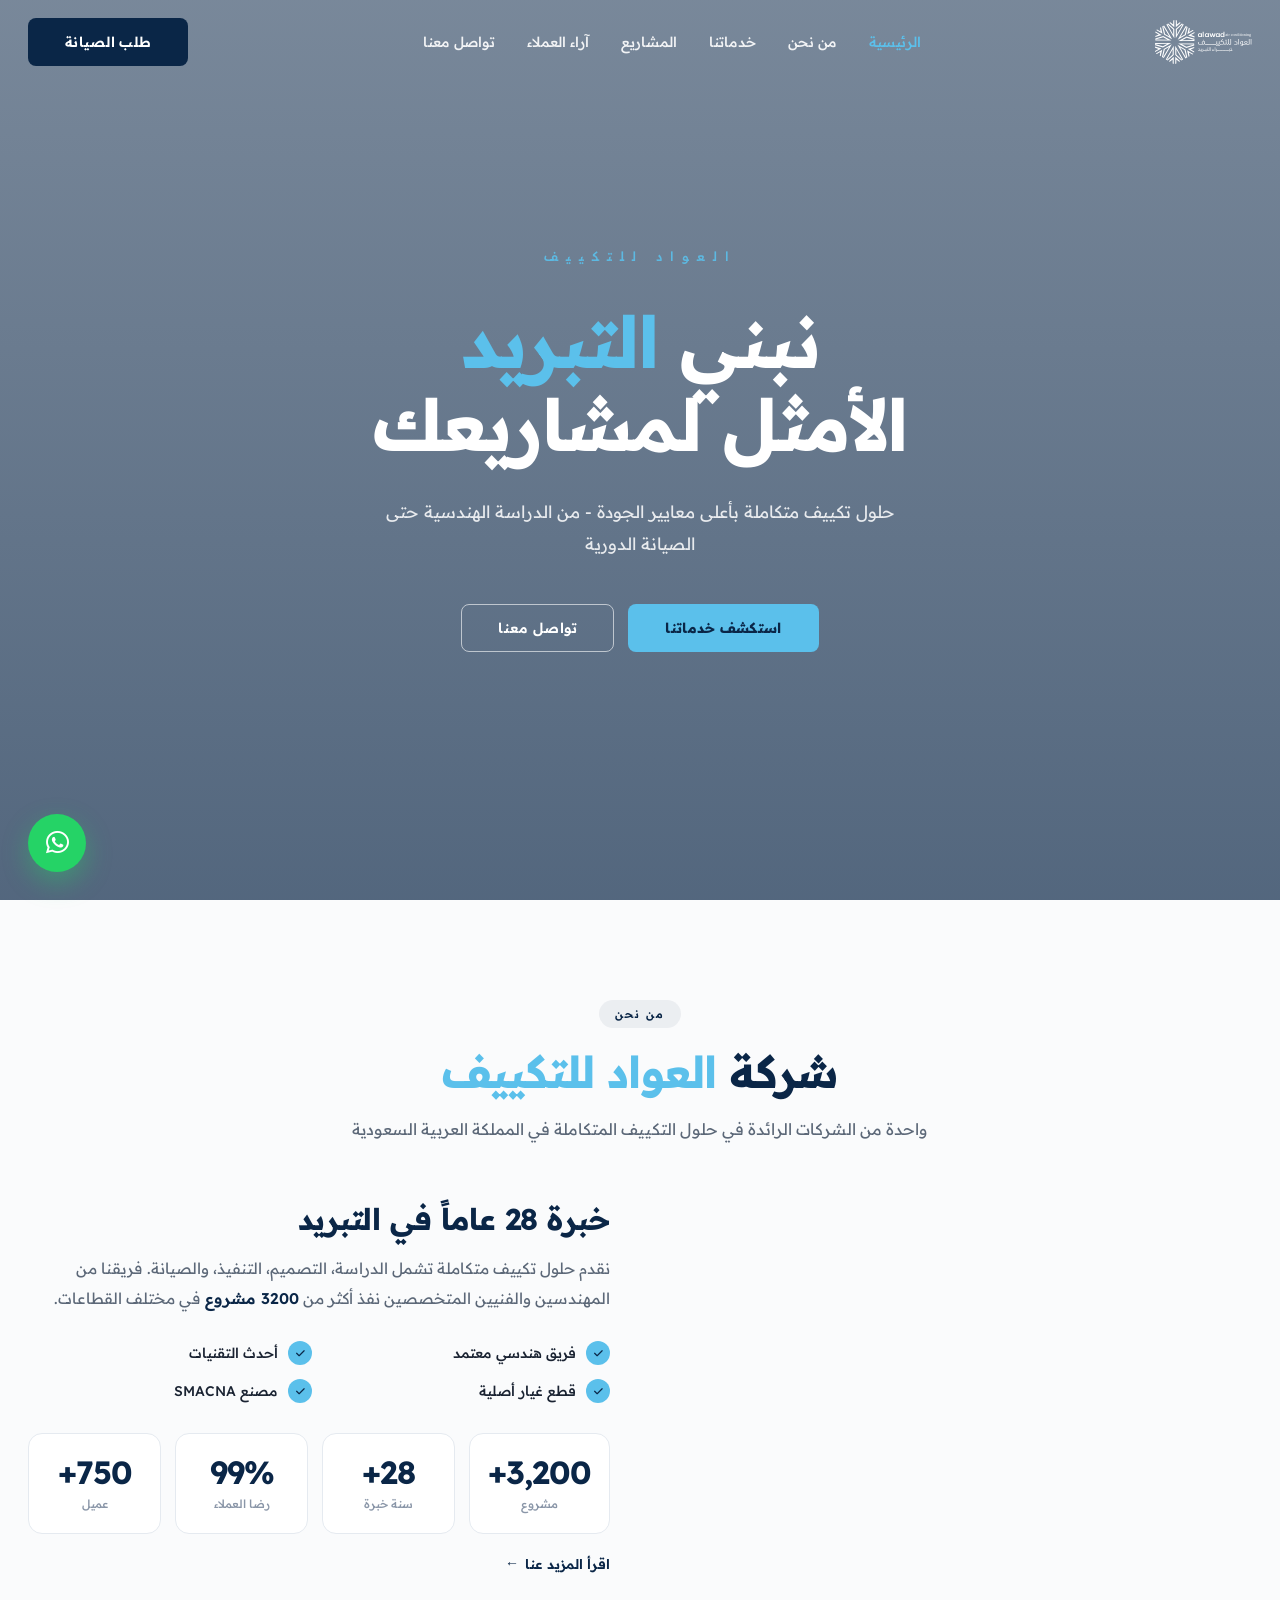
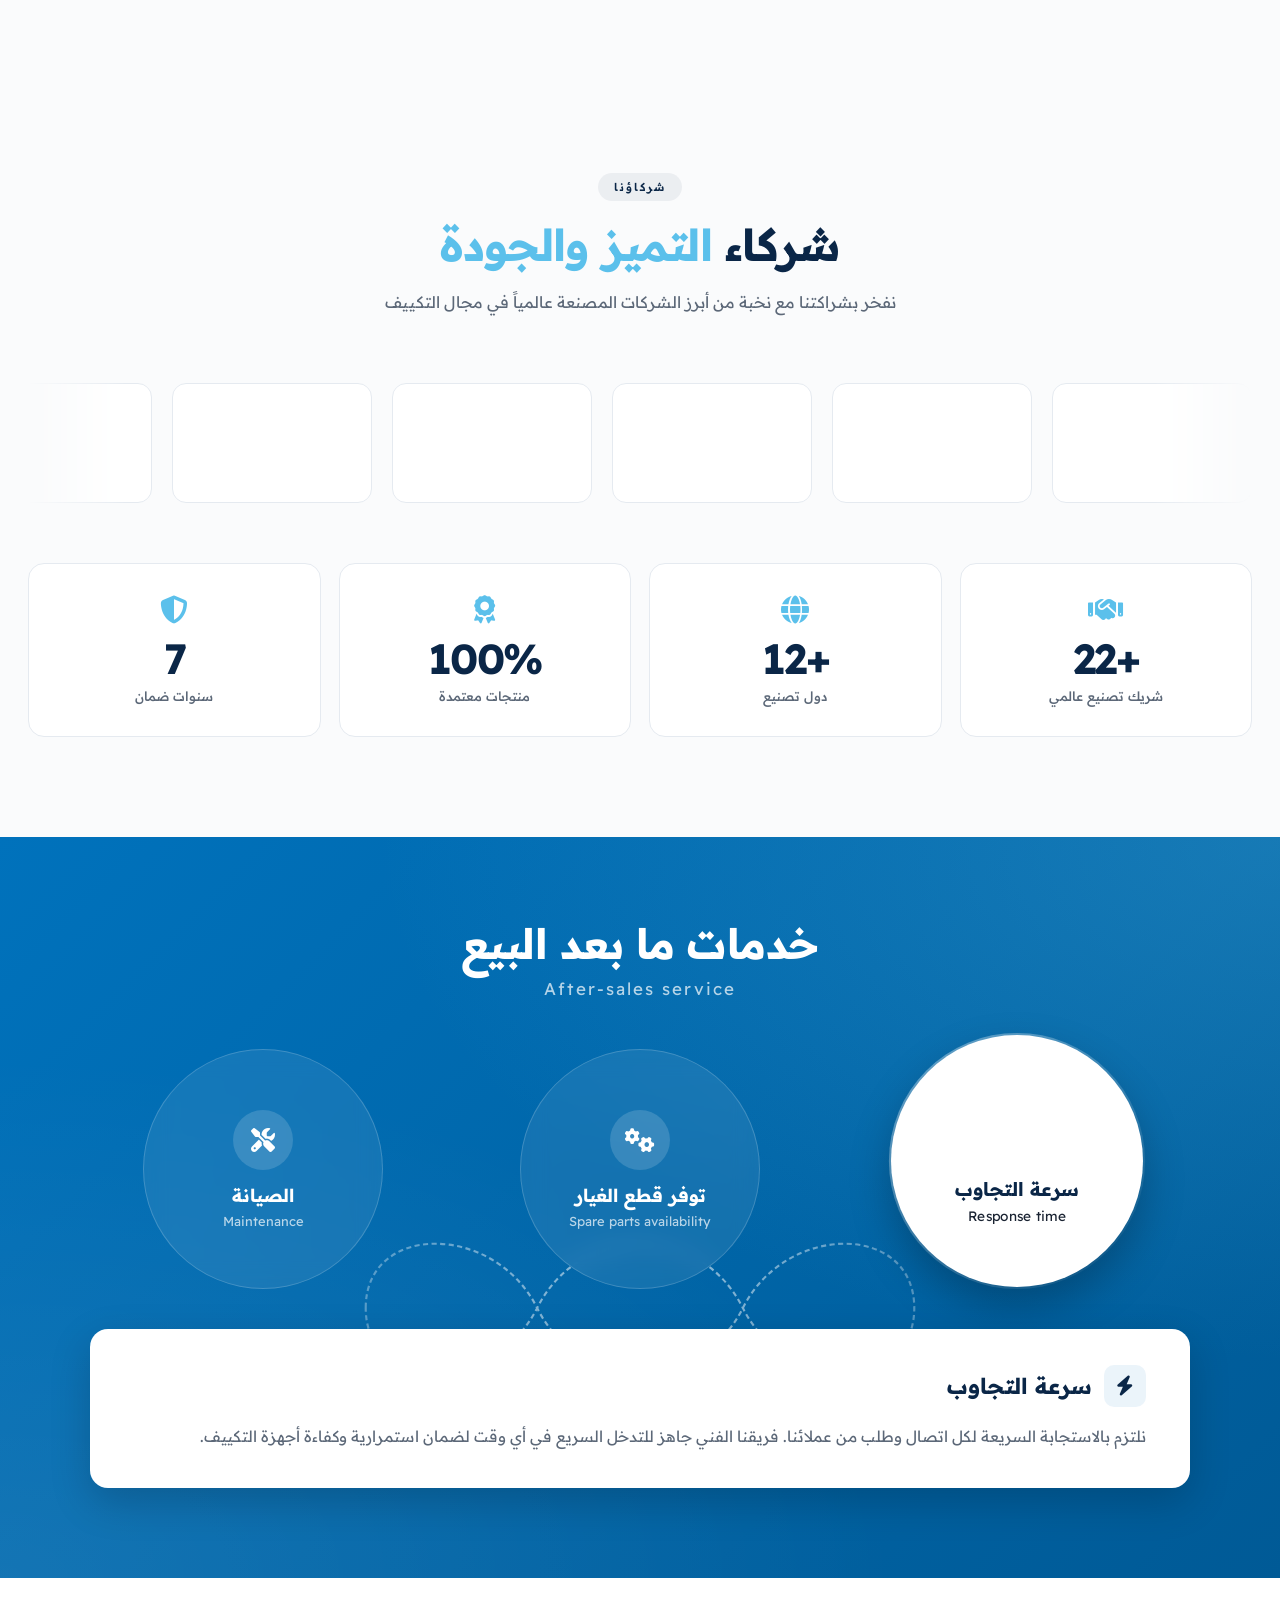
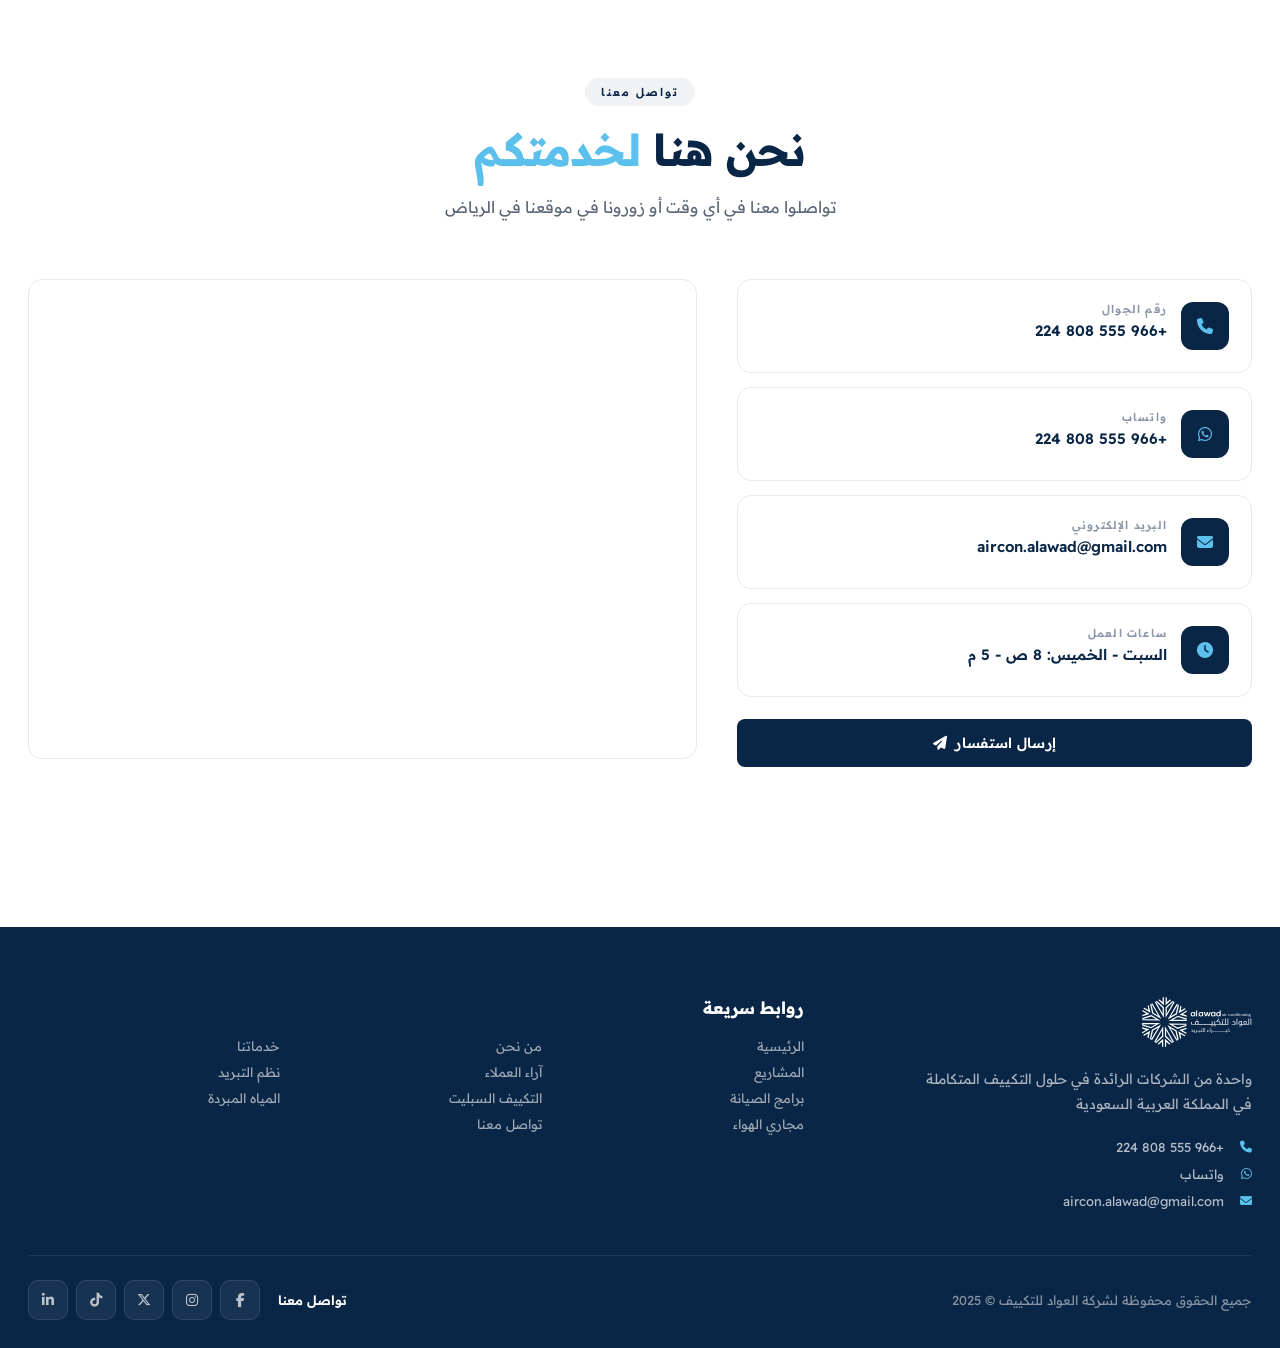
==== commit d1044e00: "Add files via upload" ====
--- a/index.html
+++ b/index.html
@@ -12,8 +12,7 @@
 <body class="">
 
 <div id="loader">
-    <div class="loader-spinner"></div>
-    <div class="loader-text">العواد للتكييف</div>
+    <img src="assets/transition.gif" alt="جاري التحميل...">
 </div>
 
 <header class="hdr">
@@ -21,7 +20,7 @@
 <div class="logo"><a href="index.html"><img src="assets/logo.svg" alt="العواد للتكييف"></a></div>
 <nav class="mnav"><a href="index.html" class="act">الرئيسية</a><a href="about.html" class="">من نحن</a><a href="services.html" class="">خدماتنا</a><a href="projects.html" class="">المشاريع</a><a href="testimonials.html" class="">آراء العملاء</a><a href="contact.html" class="">تواصل معنا</a></nav>
 <div class="hx">
-<a href="contact.html" class="btn btn-sky">طلب الصيانة</a>
+<a href="contact.html" class="btn btn-fill">طلب الصيانة</a>
 <button class="burg" onclick="openMob()"><span></span><span></span><span></span></button>
 </div>
 </div>
@@ -144,23 +143,68 @@
 <!-- ============ قسم خدمات ما بعد البيع ============ -->
 <section class="aftersales">
 <div class="aftersales-c">
+<div class="as-header">
 <h2 class="as-title">خدمات ما بعد البيع</h2>
-
-<div class="as-tabs">
-<button class="as-tab active" data-tab="maintenance"><i class="fa fa-tools"></i> الصيانة</button>
-<button class="as-tab" data-tab="parts"><i class="fa fa-cog"></i> قطع الغيار</button>
-</div>
-
-<div class="as-panel active" id="as-maintenance">
-<p>نؤمن بأن علاقتنا مع العميل لا تنتهي بعد التركيب، بل تبدأ رحلة جديدة من الدعم المستمر.</p>
-<p>نقدم خدمة صيانة ما بعد البيع بمستوى عالٍ من الاحترافية، عبر فريق فني مدرّب وجاهز للتدخل السريع في أي وقت لضمان استمرارية وكفاءة أجهزة التكييف.</p>
-<p>نلتزم بالاستجابة السريعة وتنفيذ أعمال الصيانة الدورية والطارئة للحفاظ على أعلى مستوى من الأداء والراحة لعملائنا.</p>
-</div>
-
-<div class="as-panel" id="as-parts">
-<p>نحرص في <strong>شركة العواد</strong> على توفير قطع غيار أصلية ومعتمدة لجميع أجهزة التكييف التي نوفرها.</p>
-<p>نضمن للعميل توفر القطع الأساسية في أسرع وقت ممكن وبأسعار مناسبة، مما يساهم في إطالة عمر الأجهزة وتقليل الأعطال.</p>
-<p>كما نقدم ضمانًا على قطع الغيار واستبدالها عند الحاجة، مما يضمن راحة البال والثقة الكاملة بخدماتنا.</p>
+<p class="as-subtitle">After-sales service</p>
+</div>
+
+<!-- شكل اللانهاية بـ SVG -->
+<div class="as-infinity">
+<svg viewBox="0 0 800 280" xmlns="http://www.w3.org/2000/svg" preserveAspectRatio="xMidYMid meet">
+<defs>
+<linearGradient id="infGrad" x1="0%" y1="0%" x2="100%" y2="0%">
+<stop offset="0%" stop-color="rgba(255,255,255,0.5)"/>
+<stop offset="50%" stop-color="rgba(255,255,255,0.9)"/>
+<stop offset="100%" stop-color="rgba(255,255,255,0.5)"/>
+</linearGradient>
+</defs>
+<path d="M 80,140 C 80,40 230,40 280,140 C 330,240 470,240 520,140 C 570,40 720,40 720,140 C 720,240 570,240 520,140 C 470,40 330,40 280,140 C 230,240 80,240 80,140 Z" 
+      fill="none" stroke="url(#infGrad)" stroke-width="2.5" class="inf-path"/>
+</svg>
+</div>
+
+<div class="as-cards">
+<div class="as-card active" data-card="response">
+<div class="as-card-icon">
+<i class="fa fa-bolt"></i>
+</div>
+<h3>سرعة التجاوب</h3>
+<p class="as-en">Response time</p>
+</div>
+
+<div class="as-card" data-card="parts">
+<div class="as-card-icon">
+<i class="fa fa-cogs"></i>
+</div>
+<h3>توفر قطع الغيار</h3>
+<p class="as-en">Spare parts availability</p>
+</div>
+
+<div class="as-card" data-card="maintenance">
+<div class="as-card-icon">
+<i class="fa fa-tools"></i>
+</div>
+<h3>الصيانة</h3>
+<p class="as-en">Maintenance</p>
+</div>
+</div>
+
+<!-- محتوى تفصيلي يظهر تحت -->
+<div class="as-details">
+<div class="as-detail active" id="as-response">
+<h4><i class="fa fa-bolt"></i> سرعة التجاوب</h4>
+<p>نلتزم بالاستجابة السريعة لكل اتصال وطلب من عملائنا. فريقنا الفني جاهز للتدخل السريع في أي وقت لضمان استمرارية وكفاءة أجهزة التكييف.</p>
+</div>
+
+<div class="as-detail" id="as-parts">
+<h4><i class="fa fa-cogs"></i> توفر قطع الغيار</h4>
+<p>نحرص في <strong>شركة العواد</strong> على توفير قطع غيار أصلية ومعتمدة لجميع أجهزة التكييف التي نوفرها. نضمن للعميل توفر القطع الأساسية في أسرع وقت ممكن وبأسعار مناسبة، مما يساهم في إطالة عمر الأجهزة وتقليل الأعطال. كما نقدم ضمانًا على قطع الغيار واستبدالها عند الحاجة، مما يضمن راحة البال والثقة الكاملة بخدماتنا.</p>
+</div>
+
+<div class="as-detail" id="as-maintenance">
+<h4><i class="fa fa-tools"></i> الصيانة</h4>
+<p>نؤمن بأن علاقتنا مع العميل لا تنتهي بعد التركيب، بل تبدأ رحلة جديدة من الدعم المستمر. نقدم خدمة صيانة ما بعد البيع بمستوى عالٍ من الاحترافية، عبر فريق فني مدرّب وجاهز للتدخل السريع في أي وقت لضمان استمرارية وكفاءة أجهزة التكييف. نلتزم بالاستجابة السريعة وتنفيذ أعمال الصيانة الدورية والطارئة للحفاظ على أعلى مستوى من الأداء والراحة لعملائنا.</p>
+</div>
 </div>
 </div>
 </section>
--- a/assets/style.css
+++ b/assets/style.css
@@ -33,32 +33,37 @@
     position:fixed;inset:0;z-index:99999;
     background:var(--navy);
     display:flex;align-items:center;justify-content:center;
-    flex-direction:column;gap:24px;
     transition:opacity .4s ease,visibility .4s ease;
 }
 #loader.hidden{opacity:0;visibility:hidden;pointer-events:none}
-.loader-spinner{
-    width:48px;height:48px;
-    border:3px solid rgba(91,192,235,0.2);
-    border-top-color:var(--sky);
-    border-radius:50%;
-    animation:spin .8s linear infinite;
-}
-@keyframes spin{to{transform:rotate(360deg)}}
-.loader-text{
-    color:var(--w);font-size:14px;
-    letter-spacing:3px;font-weight:500;opacity:.85;
-}
-
-/* ========== ستار الانتقال ========== */
+#loader img{
+    max-width:280px;
+    width:60%;
+    height:auto;
+}
+
+/* ========== ستار الانتقال - GIF ========== */
 #curtain{
     position:fixed;inset:0;z-index:9999;
     background:var(--navy);
-    transform:translateY(100%);
+    display:flex;align-items:center;justify-content:center;
+    opacity:0;visibility:hidden;
     pointer-events:none;
-    transition:transform .5s cubic-bezier(0.7, 0, 0.84, 0);
-}
-#curtain.up{transform:translateY(0);pointer-events:all}
+    transition:opacity .3s ease,visibility .3s ease;
+}
+#curtain.up{
+    opacity:1;visibility:visible;
+    pointer-events:all;
+}
+#curtain img{
+    max-width:280px;
+    width:60%;
+    height:auto;
+}
+
+@media(max-width:480px){
+    #loader img,#curtain img{max-width:200px;width:70%}
+}
 
 /* ========== أزرار - بسيطة ========== */
 .btn{
@@ -291,8 +296,8 @@
 
 /* ========== قسم خدمات ما بعد البيع ========== */
 .aftersales{
-    background:var(--sky);
-    padding:80px 28px 100px;
+    background:linear-gradient(135deg,#0072BC 0%,#005a96 100%);
+    padding:80px 28px 90px;
     position:relative;
     overflow:hidden;
 }
@@ -300,7 +305,9 @@
     content:'';
     position:absolute;
     inset:0;
-    background:linear-gradient(135deg,rgba(0,114,188,0.15) 0%,rgba(91,192,235,0) 60%);
+    background:
+        radial-gradient(ellipse at top right,rgba(91,192,235,0.25),transparent 50%),
+        radial-gradient(ellipse at bottom left,rgba(255,255,255,0.08),transparent 50%);
     pointer-events:none;
 }
 .aftersales-c{
@@ -309,82 +316,218 @@
     position:relative;
     z-index:2;
 }
+.as-header{text-align:center;margin-bottom:50px}
 .as-title{
+    color:#fff;
+    font-size:42px;
+    font-weight:700;
+    margin-bottom:8px;
+    letter-spacing:-.5px;
+}
+.as-subtitle{
+    color:rgba(255,255,255,0.7);
+    font-size:17px;
+    font-weight:400;
+    letter-spacing:2px;
+}
+
+/* شكل اللانهاية */
+.as-infinity{
+    position:absolute;
+    inset:auto 0 60px 0;
+    z-index:1;
+    width:100%;
+    height:240px;
+    pointer-events:none;
+    opacity:.65;
+}
+.as-infinity svg{
+    width:100%;
+    height:100%;
+}
+.inf-path{
+    stroke-dasharray:6 4;
+    animation:dashFlow 30s linear infinite;
+}
+@keyframes dashFlow{
+    to{stroke-dashoffset:-300}
+}
+
+/* البطاقات الثلاث */
+.as-cards{
+    display:grid;
+    grid-template-columns:repeat(3,1fr);
+    gap:30px;
+    position:relative;
+    z-index:2;
+    margin-bottom:40px;
+}
+.as-card{
+    background:rgba(255,255,255,0.08);
+    backdrop-filter:blur(12px);
+    border:1px solid rgba(255,255,255,0.18);
+    border-radius:50%;
+    aspect-ratio:1;
+    max-width:240px;
+    margin:0 auto;
+    width:100%;
+    display:flex;
+    flex-direction:column;
+    align-items:center;
+    justify-content:center;
     text-align:center;
+    padding:30px 20px;
+    cursor:pointer;
+    transition:all .35s cubic-bezier(0.34, 1.56, 0.64, 1);
+    position:relative;
+}
+.as-card::before{
+    content:'';
+    position:absolute;
+    inset:-3px;
+    border-radius:50%;
+    background:linear-gradient(135deg,rgba(255,255,255,0.4),rgba(255,255,255,0));
+    opacity:0;
+    transition:opacity .3s;
+    z-index:-1;
+}
+.as-card:hover,
+.as-card.active{
+    background:#fff;
+    transform:translateY(-8px) scale(1.05);
+    box-shadow:0 18px 40px rgba(0,0,0,0.25);
+}
+.as-card:hover::before,
+.as-card.active::before{opacity:1}
+
+.as-card-icon{
+    width:60px;height:60px;border-radius:50%;
+    background:rgba(255,255,255,0.15);
     color:#fff;
-    font-size:38px;
+    display:flex;align-items:center;justify-content:center;
+    font-size:24px;
+    margin-bottom:14px;
+    transition:all .3s;
+}
+.as-card:hover .as-card-icon,
+.as-card.active .as-card-icon{
+    background:var(--brand);
+    color:#fff;
+}
+.as-card h3{
+    color:#fff;
+    font-size:18px;
     font-weight:700;
-    margin-bottom:36px;
-    letter-spacing:-.5px;
-}
-.as-tabs{
+    margin-bottom:6px;
+    transition:color .3s;
+}
+.as-card.active h3,
+.as-card:hover h3{color:var(--navy)}
+.as-card .as-en{
+    color:rgba(255,255,255,0.7);
+    font-size:13px;
+    font-weight:400;
+    transition:color .3s;
+}
+.as-card.active .as-en,
+.as-card:hover .as-en{color:var(--brand)}
+
+/* تفاصيل الخدمة */
+.as-details{
+    background:#fff;
+    border-radius:18px;
+    padding:36px 44px;
+    box-shadow:0 14px 40px rgba(0,0,0,0.18);
+    position:relative;
+    z-index:2;
+}
+.as-detail{
+    display:none;
+}
+.as-detail.active{
+    display:block;
+    animation:fadeInDetail .4s ease-out;
+}
+@keyframes fadeInDetail{
+    from{opacity:0;transform:translateY(8px)}
+    to{opacity:1;transform:translateY(0)}
+}
+.as-detail h4{
+    color:var(--navy);
+    font-size:22px;
+    font-weight:700;
+    margin-bottom:14px;
     display:flex;
-    gap:0;
-    justify-content:center;
-    margin-bottom:0;
-    position:relative;
-    z-index:3;
-}
-.as-tab{
-    padding:14px 36px;
-    font-size:15px;font-weight:700;
-    color:rgba(255,255,255,0.8);
-    background:transparent;
-    border:none;
-    cursor:pointer;
-    transition:all .3s;
-    border-radius:10px 10px 0 0;
+    align-items:center;
+    gap:12px;
+}
+.as-detail h4 i{
+    color:var(--brand);
+    font-size:20px;
+    background:rgba(0,114,188,0.08);
+    width:42px;height:42px;
+    border-radius:10px;
     display:inline-flex;
     align-items:center;
-    gap:8px;
-    font-family:inherit;
-}
-.as-tab i{font-size:13px}
-.as-tab:hover{color:#fff}
-.as-tab.active{
-    background:#fff;
-    color:var(--navy);
-}
-.as-panel{
-    display:none;
-    background:#fff;
-    padding:40px 50px;
-    border-radius:14px;
-    border-top-right-radius:0;
-    box-shadow:0 14px 40px rgba(10,38,71,0.12);
-    text-align:center;
-}
-.as-panel.active{
-    display:block;
-    animation:fadeInPanel .4s ease-out;
-}
-@keyframes fadeInPanel{
-    from{opacity:0;transform:translateY(10px)}
-    to{opacity:1;transform:translateY(0)}
-}
-.as-panel p{
+    justify-content:center;
+}
+.as-detail p{
+    color:var(--txt-mute);
     font-size:15.5px;
-    color:var(--txt-mute);
     line-height:2;
-    margin-bottom:14px;
-}
-.as-panel p:last-child{margin-bottom:0}
-.as-panel p strong{color:var(--navy);font-weight:700}
+    text-align:right;
+}
+.as-detail p strong{color:var(--navy);font-weight:700}
 
 /* Mobile */
 @media(max-width:992px){
-    .aftersales{padding:60px 20px 80px}
-    .as-title{font-size:28px;margin-bottom:28px}
-    .as-tab{padding:12px 24px;font-size:13.5px}
-    .as-panel{padding:28px 22px;border-radius:12px;border-top-right-radius:0}
-    .as-panel p{font-size:14px;line-height:1.9}
+    .aftersales{padding:60px 18px 70px}
+    .as-title{font-size:30px}
+    .as-subtitle{font-size:14px;letter-spacing:1.5px}
+    .as-header{margin-bottom:36px}
+    
+    .as-cards{
+        grid-template-columns:1fr;
+        gap:20px;
+        max-width:280px;
+        margin-left:auto;
+        margin-right:auto;
+        margin-bottom:30px;
+    }
+    .as-card{
+        max-width:100%;
+        aspect-ratio:auto;
+        border-radius:16px;
+        flex-direction:row;
+        text-align:right;
+        padding:18px 22px;
+        gap:16px;
+        justify-content:flex-start;
+    }
+    .as-card-icon{
+        width:48px;height:48px;font-size:20px;
+        margin-bottom:0;flex-shrink:0;
+    }
+    .as-card h3{font-size:16px;margin-bottom:2px}
+    .as-card .as-en{font-size:12px}
+    .as-card:hover,
+    .as-card.active{transform:translateY(-3px) scale(1.02)}
+    
+    /* إخفاء شكل اللانهاية في الجوال */
+    .as-infinity{display:none}
+    
+    .as-details{padding:24px 20px;border-radius:14px}
+    .as-detail h4{font-size:18px;margin-bottom:12px}
+    .as-detail h4 i{width:36px;height:36px;font-size:16px}
+    .as-detail p{font-size:14px;line-height:1.9}
 }
 @media(max-width:480px){
     .as-title{font-size:24px}
-    .as-tab{padding:11px 18px;font-size:13px}
-    .as-tab i{font-size:12px}
-    .as-panel{padding:22px 18px}
-    .as-panel p{font-size:13.5px}
+    .as-subtitle{font-size:13px}
+    .as-card{padding:16px 18px;gap:12px}
+    .as-card-icon{width:42px;height:42px;font-size:18px}
+    .as-card h3{font-size:15px}
+    .as-detail p{font-size:13.5px}
 }
 
 /* ========== سلايدر الشركاء المتحرك ========== */
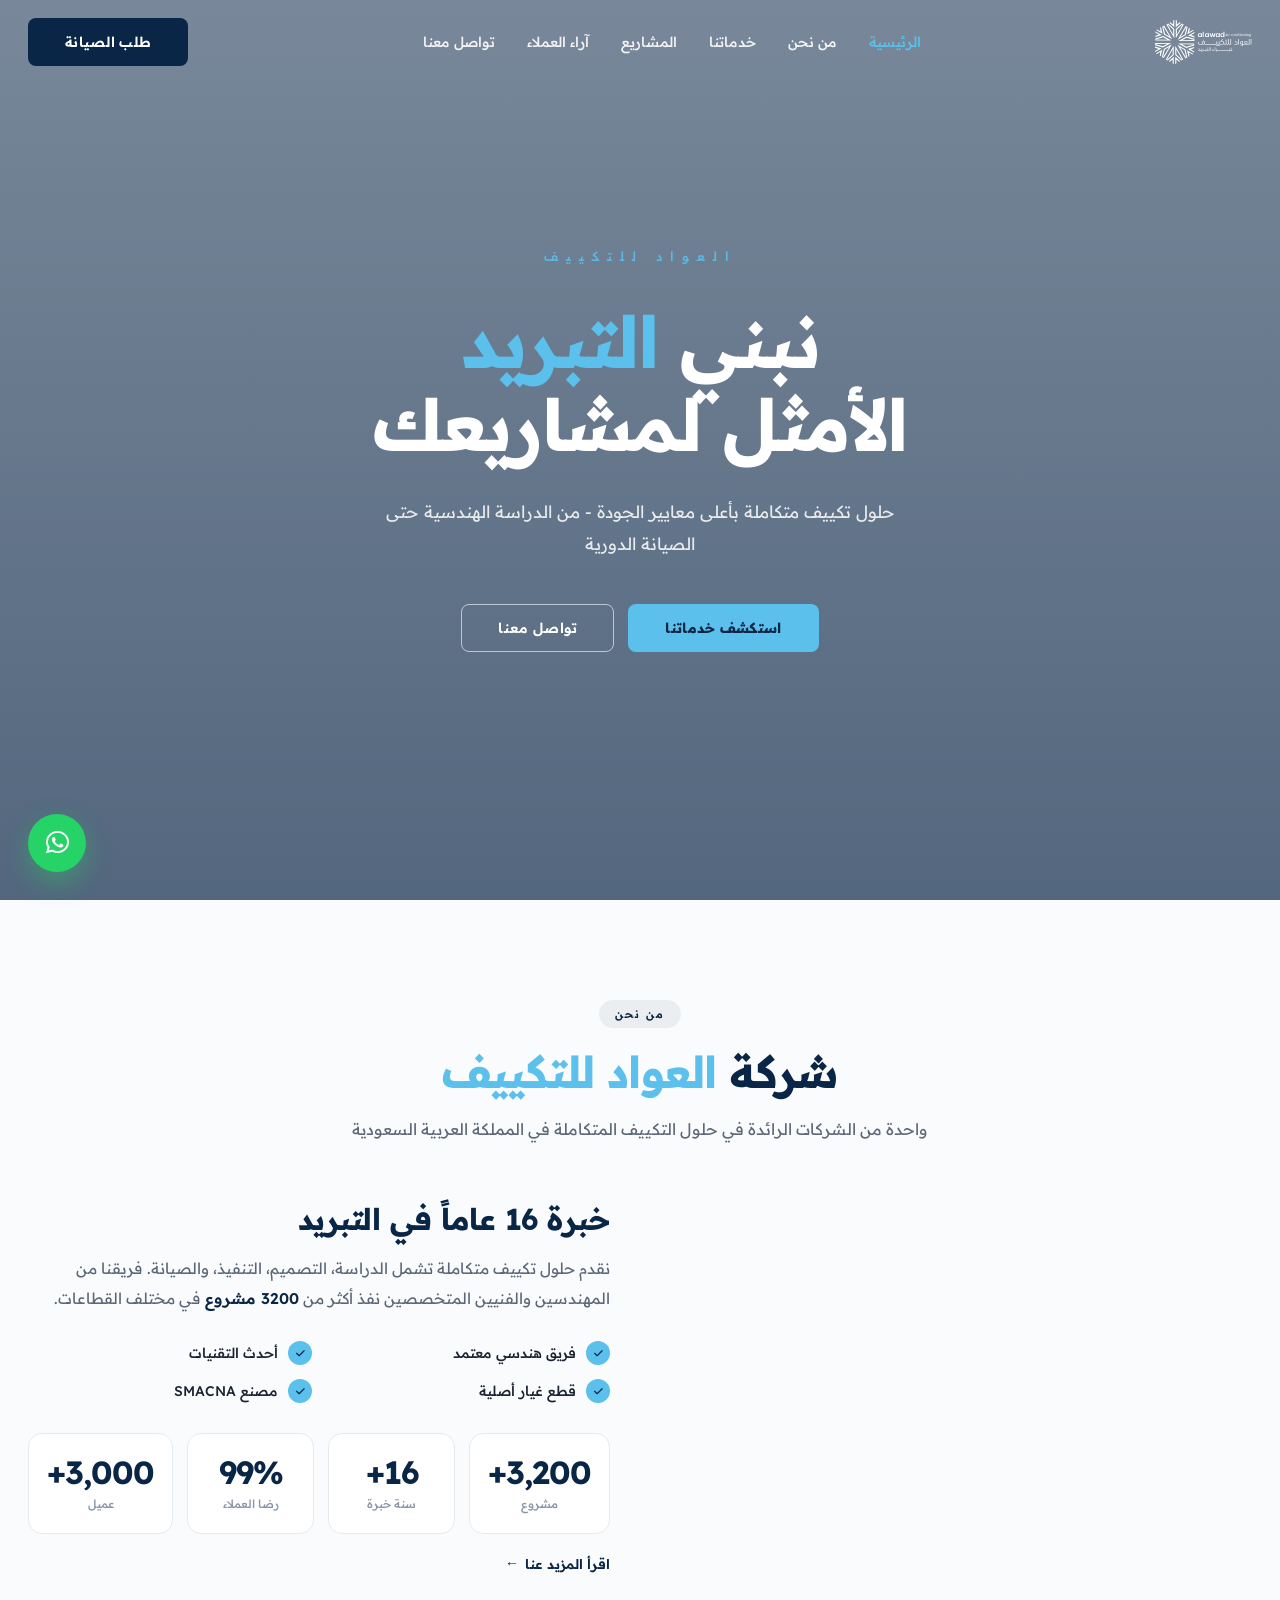
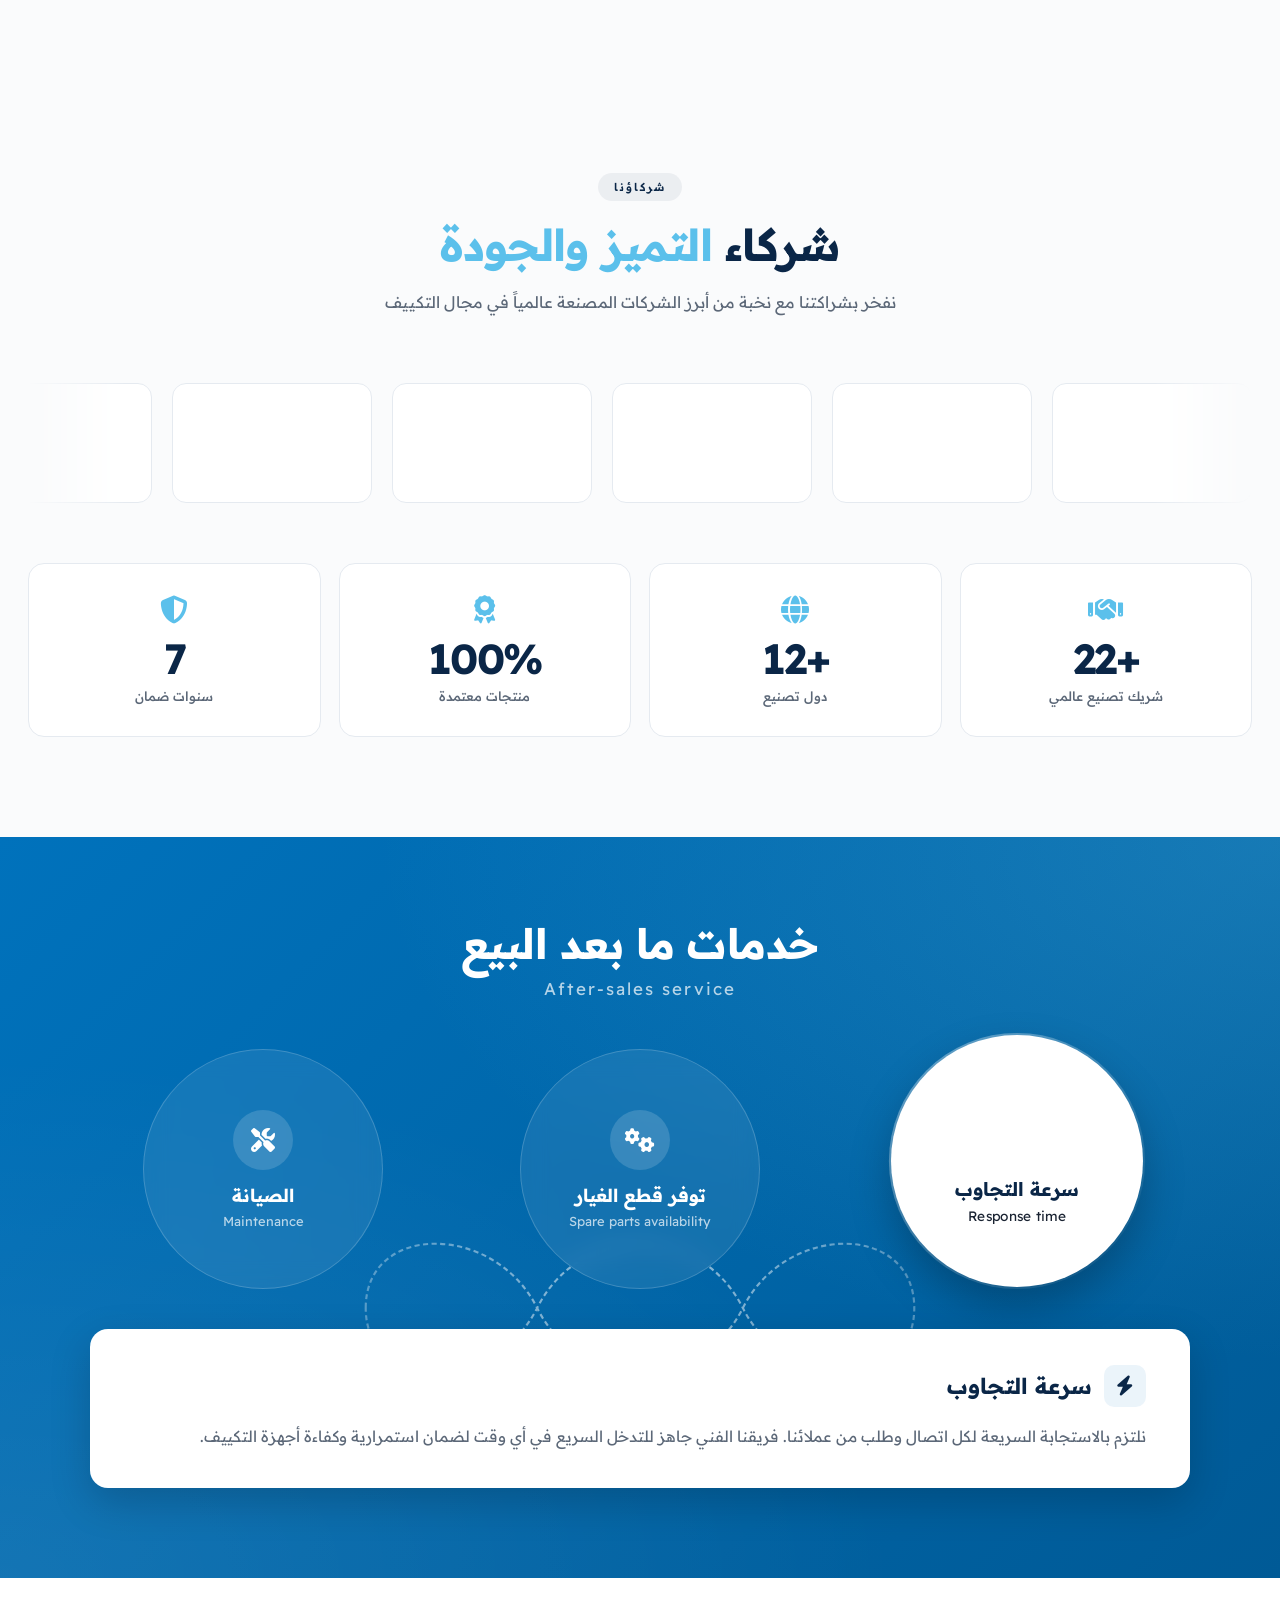
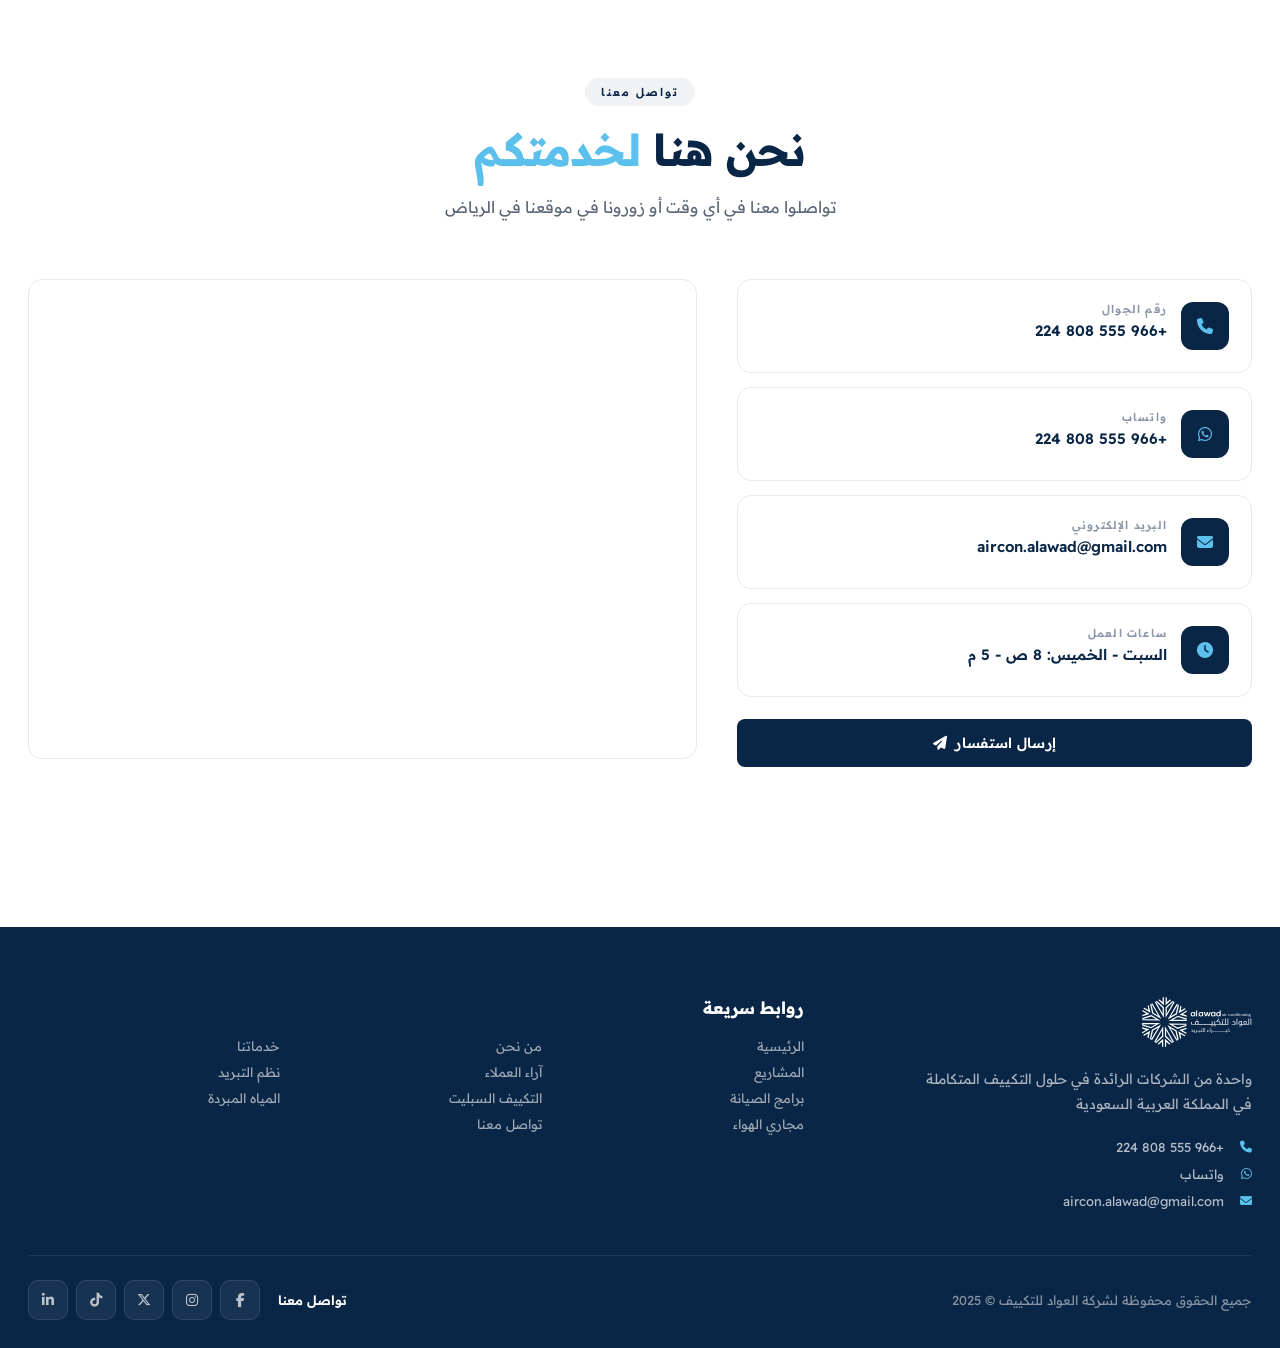
==== commit 3c52e1ea: "Add files via upload" ====
--- a/index.html
+++ b/index.html
@@ -73,7 +73,7 @@
 <div class="bgrid">
 <img src="https://alawad-air.com/wp-content/uploads/2025/05/Banner_6.jpg" alt="">
 <div>
-<h3>خبرة 28 عاماً في التبريد</h3>
+<h3>خبرة 16 عاماً في التبريد</h3>
 <p>نقدم حلول تكييف متكاملة تشمل الدراسة، التصميم، التنفيذ، والصيانة. فريقنا من المهندسين والفنيين المتخصصين نفذ أكثر من <strong>3200 مشروع</strong> في مختلف القطاعات.</p>
 <div class="afeat">
 <div class="it"><i class="fa fa-check"></i><span>فريق هندسي معتمد</span></div>
@@ -83,9 +83,9 @@
 </div>
 <div class="nums">
 <div class="num-c"><div class="n">3,200+</div><div class="l">مشروع</div></div>
-<div class="num-c"><div class="n">28+</div><div class="l">سنة خبرة</div></div>
+<div class="num-c"><div class="n">16+</div><div class="l">سنة خبرة</div></div>
 <div class="num-c"><div class="n">99%</div><div class="l">رضا العملاء</div></div>
-<div class="num-c"><div class="n">750+</div><div class="l">عميل</div></div>
+<div class="num-c"><div class="n">3,000+</div><div class="l">عميل</div></div>
 </div>
 <a href="about.html" class="lnk" style="margin-top:20px">اقرأ المزيد عنا</a>
 </div>
--- a/assets/style.css
+++ b/assets/style.css
@@ -654,6 +654,12 @@
 .ftrow{display:grid;grid-template-columns:1fr 1fr;gap:14px;margin-bottom:14px}
 .fgr{margin-bottom:14px}
 .fgr label{display:block;font-size:13px;color:var(--txt-mute);margin-bottom:8px;font-weight:600}
+.fgr label .opt{
+    color:var(--txt-faint);
+    font-size:11px;
+    font-weight:400;
+    margin-right:4px;
+}
 .fin,.fta,.fsl{
     width:100%;padding:14px 16px;
     background:var(--bg-soft);border:1px solid var(--border);
@@ -673,6 +679,37 @@
     display:flex;align-items:center;justify-content:center;gap:8px;transition:all .25s;
 }
 .fsub:hover{background:var(--navy-light);transform:translateY(-1px);box-shadow:0 8px 20px rgba(10,38,71,0.2)}
+.fsub:disabled{opacity:.7;cursor:not-allowed;transform:none}
+
+/* رسائل الفورم */
+.form-msg{
+    margin-top:14px;
+    padding:0 16px;
+    border-radius:10px;
+    font-size:13.5px;font-weight:500;
+    text-align:center;
+    max-height:0;
+    overflow:hidden;
+    opacity:0;
+    transition:all .3s ease;
+}
+.form-msg.success,.form-msg.error{
+    padding:14px 16px;
+    max-height:100px;
+    opacity:1;
+    margin-top:14px;
+}
+.form-msg.success{
+    background:rgba(34,197,94,0.1);
+    color:#16a34a;
+    border:1px solid rgba(34,197,94,0.3);
+}
+.form-msg.error{
+    background:rgba(239,68,68,0.1);
+    color:#dc2626;
+    border:1px solid rgba(239,68,68,0.3);
+}
+.form-msg i{margin-left:6px}
 
 /* ========== الفوتر ========== */
 .ft{
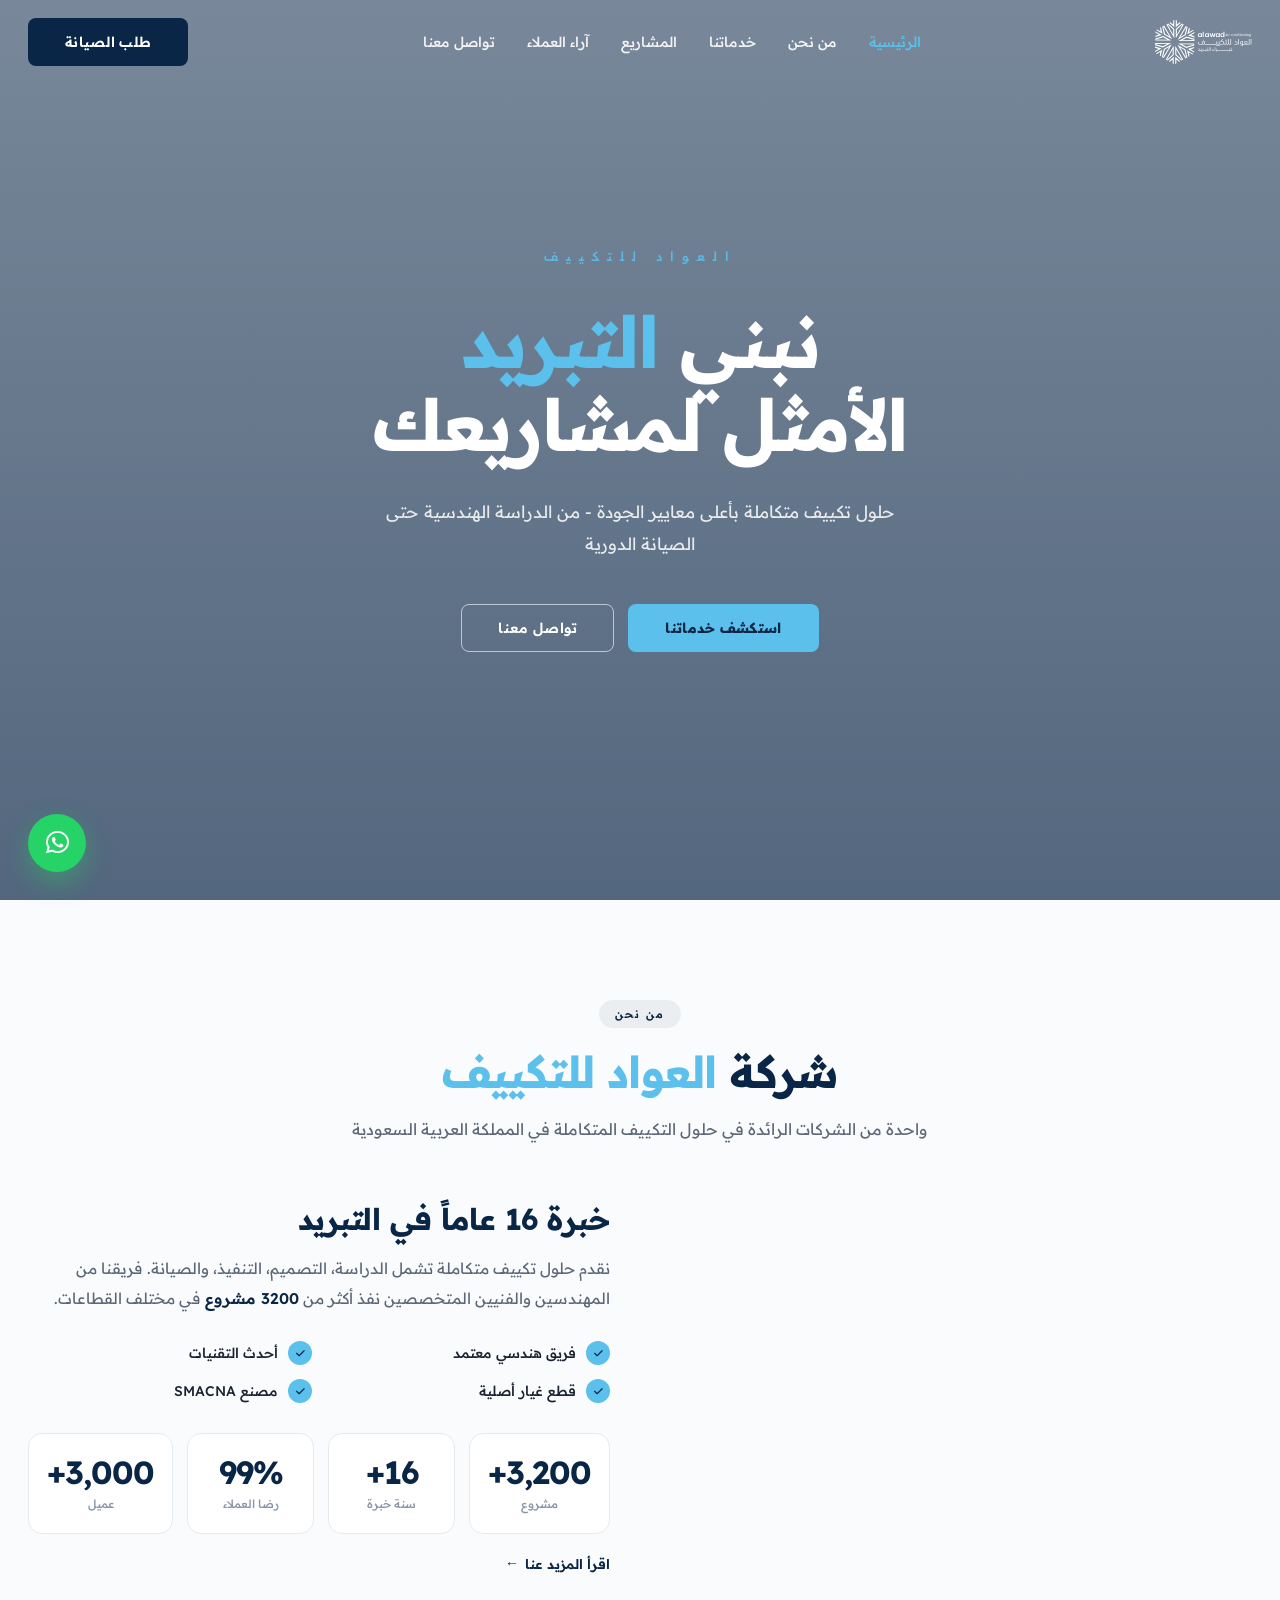
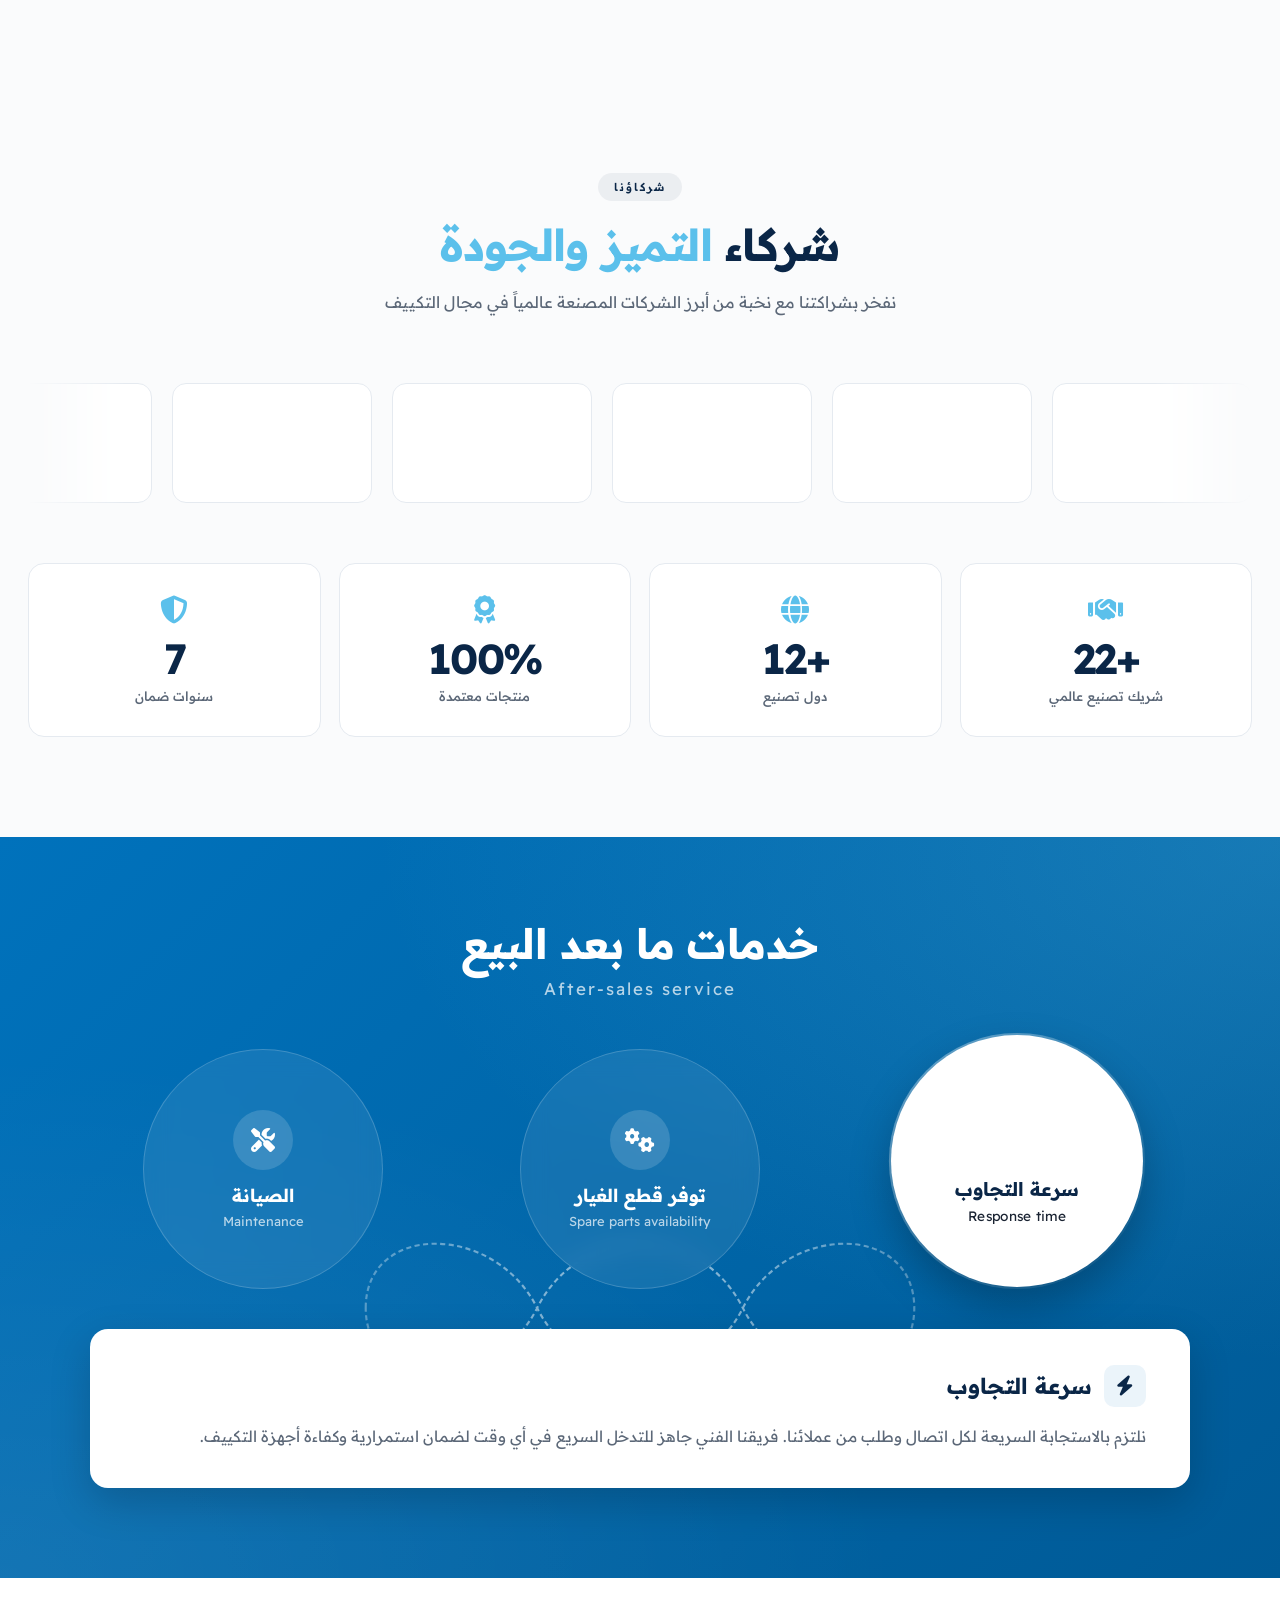
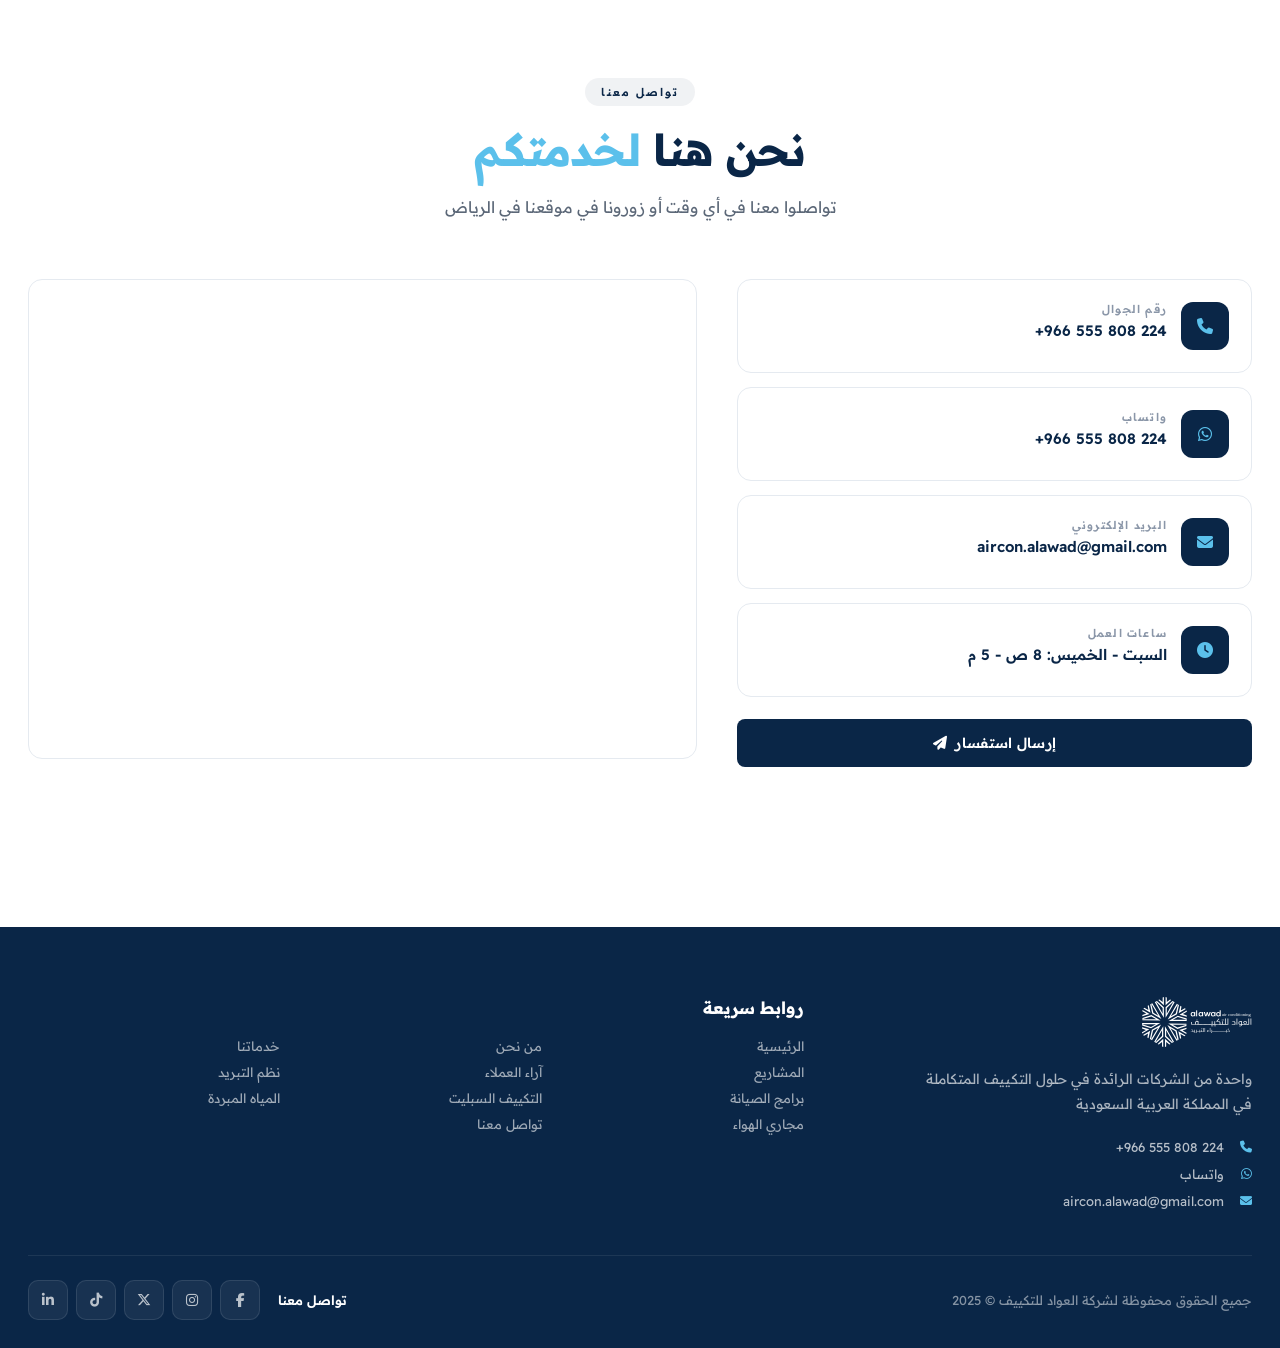
==== commit 41e495dd: "Add files via upload" ====
--- a/index.html
+++ b/index.html
@@ -272,7 +272,7 @@
 <div class="fl"><img src="assets/logo.svg" alt=""></div>
 <p class="fa-txt">واحدة من الشركات الرائدة في حلول التكييف المتكاملة في المملكة العربية السعودية</p>
 <ul class="fct">
-<li><a href="tel:0555808224"><i class="fa fa-phone"></i> +966 555 808 224</a></li>
+<li><a href="tel:0555808224"><i class="fa fa-phone"></i> <span class="ltr-num">+966 555 808 224</span></a></li>
 <li><a href="https://wa.me/966555808224"><i class="fab fa-whatsapp"></i> واتساب</a></li>
 <li><a href="mailto:aircon.alawad@gmail.com"><i class="fa fa-envelope"></i> aircon.alawad@gmail.com</a></li>
 </ul>
--- a/assets/style.css
+++ b/assets/style.css
@@ -642,6 +642,7 @@
 }
 .cti-l{font-size:11px;color:var(--txt-faint);margin-bottom:4px;letter-spacing:1.2px;font-weight:600;text-transform:uppercase}
 .cti-v{font-size:15px;font-weight:600;color:var(--navy);line-height:1.5}
+.cti-v a{direction:ltr;unicode-bidi:embed;display:inline-block}
 .cti-v a:hover{color:var(--sky)}
 
 .ctform{
@@ -724,7 +725,8 @@
 .fct li{margin-bottom:10px;font-size:13px}
 .fct a{color:rgba(255,255,255,0.7);transition:color .25s;display:inline-flex;align-items:center;gap:10px}
 .fct a:hover{color:var(--sky)}
-.fct i{color:var(--sky);font-size:12px;width:18px}
+.fct i{color:var(--sky);font-size:12px;width:18px;flex-shrink:0}
+.fct .ltr-num{direction:ltr;unicode-bidi:embed}
 .flt{font-size:17px;font-weight:700;margin-bottom:20px;color:#fff}
 .flg{display:grid;grid-template-columns:repeat(3,1fr);gap:10px}
 .flg a{color:rgba(255,255,255,0.6);font-size:13px;transition:color .25s}
